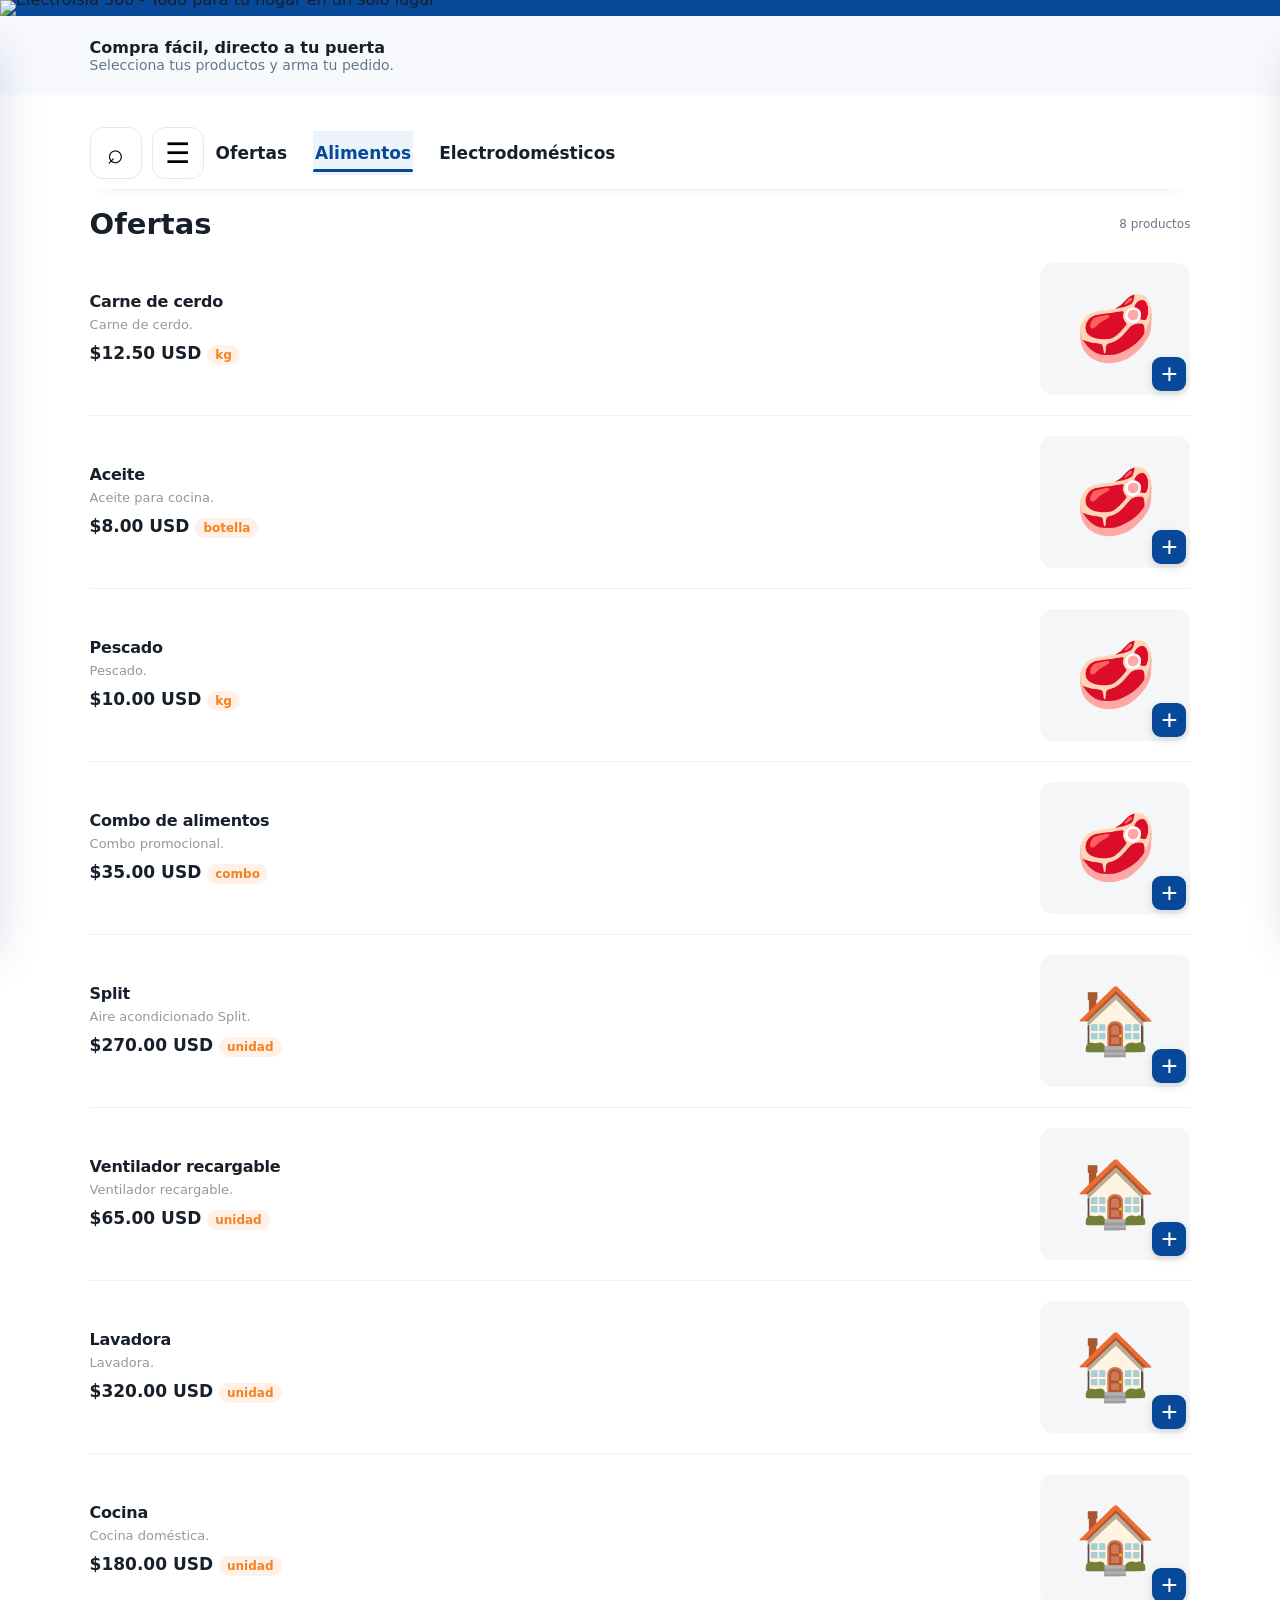
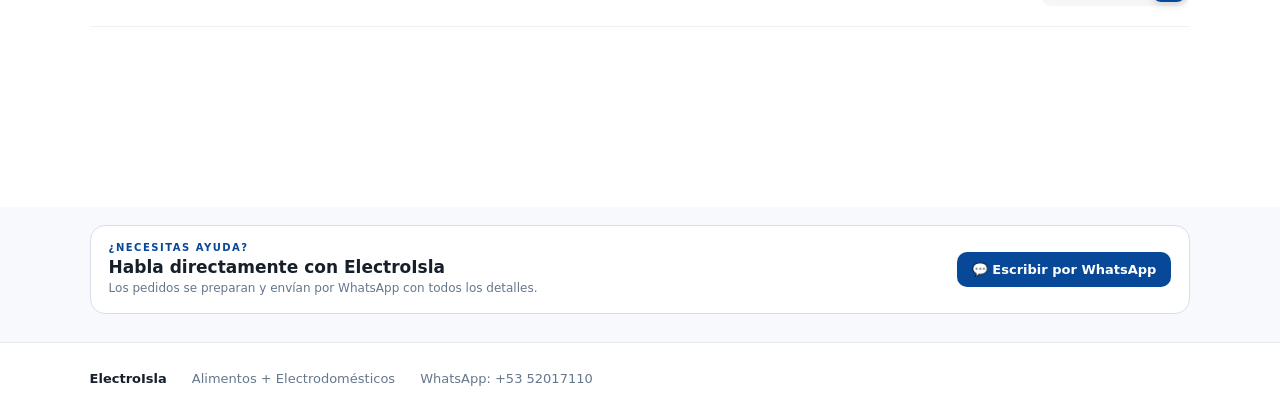
==== index.html @ b957c303 "Add files via upload" ====
<!doctype html>
<html lang="es">
<head>
  <meta charset="utf-8">
  <meta name="viewport" content="width=device-width, initial-scale=1">
  <meta name="electroisla-version" content="9.8.44">
  <title>ElectroIsla | Alimentos y Electrodomésticos</title>
  <meta name="description" content="ElectroIsla: alimentos y electrodomésticos. Compra y solicita tu pedido por WhatsApp.">
  <link rel="stylesheet" href="styles.css?v=9.8.125">
<style>
.zelle-logo-icon{display:inline-flex;align-items:center;justify-content:center;width:18px;height:18px;vertical-align:middle}
.zelle-logo-icon svg{display:block;width:18px;height:18px}
</style>
</head>
<body>
<header class="reference-topbar shop-topbar" aria-label="ElectroIsla 360">
</header>
<main>
  <section class="store-hero reference-store-hero">
    <div class="reference-visual">
      <div class="reference-composite"><img src="electroisla-header-final.png?v=16" alt="ElectroIsla 360 - Todo para tu hogar en un solo lugar"></div>
    </div>
    <div class="store-info"><strong>Compra fácil, directo a tu puerta</strong><span>Selecciona tus productos y arma tu pedido.</span></div>
  </section>

  <section id="ofertas" class="shop-catalog">
    <div class="shop-toolbar">
      <button id="shopSearchBtn" class="icon-btn" aria-label="Buscar">⌕</button>
      <button id="shopMenuBtn" class="icon-btn" aria-label="Categorías">☰</button>
      <div class="category-tabs" id="categoryTabs">
        <button class="filter active" data-filter="Todos">Ofertas</button>
        <button class="filter" data-filter="Alimentos">Alimentos</button>
        <button class="filter" data-filter="Electrodomésticos">Electrodomésticos</button>
      </div>
    </div>
    <div id="searchWrap" class="shop-search hidden"><input id="productSearch" type="search" placeholder="Buscar productos..."></div>
    <div class="catalog-heading"><h2>Ofertas</h2><span id="resultCount"></span></div>
    <div id="products" class="product-list"></div>
  </section>

  <section id="contacto" class="contact section">
    <div><p class="eyebrow">¿NECESITAS AYUDA?</p><h2>Habla directamente con ElectroIsla</h2><p>Los pedidos se preparan y envían por WhatsApp con todos los detalles.</p></div>
    <a class="btn primary" href="https://wa.me/5352017110" target="_blank">💬 Escribir por WhatsApp</a>
  </section>
</main>
<div id="stickyOrder" class="sticky-order">
  <div class="sticky-order-info"><span data-sticky-count><span data-sticky-count-number>0</span> <span data-sticky-count-word>productos</span></span><strong data-sticky-total>$0.00 USD</strong></div>
  <button class="sticky-order-btn" onclick="openCart()">Ver mi Pedido</button>
</div>

<div id="cartOverlay" class="overlay hidden"></div>
<aside id="cart" class="cart-panel">
  <div class="cart-brand-header" aria-label="ElectroIsla 360 - Cabecera del pedido">
    <img src="cart-header-reference.png?v=1" alt="ElectroIsla 360 - Tu hogar, nuestra prioridad">
  </div>
  <div class="cart-head">
    <div class="cart-head-main">
      <button id="closeCart" class="cart-back" aria-label="Regresar">
        <span class="cart-back-icon" aria-hidden="true">
          <svg viewBox="0 0 48 48" focusable="false"><path transform="translate(-4 0)" d="M30 9 15 24l15 15M16 24h25"/></svg>
        </span>
        <span>Regresar</span>
      </button>
      <div class="cart-title-block">
        <h1>Tu pedido</h1>
        <p>Revisa los productos de tu carrito antes de continuar.</p>
      </div>
    </div>

    <div class="cart-head-summary" aria-label="Resumen del pedido">
      <div class="cart-summary-products">
        <span class="cart-summary-icon" aria-hidden="true">
          <svg viewBox="0 0 64 64" focusable="false"><path d="M8 12h8l5 30h31l6-22H19"/><path d="M25 51a3 3 0 1 1-6 0 3 3 0 0 1 6 0Zm27 0a3 3 0 1 1-6 0 3 3 0 0 1 6 0Z"/><path d="M24 29h27"/></svg>
        </span>
        <div>
          <span class="cart-summary-label">Total de productos</span>
          <strong id="cartTopCount">0 artículos</strong>
        </div>
      </div>
      <div class="cart-summary-divider"></div>
      <div class="cart-summary-total">
        <span>Total</span>
        <strong id="cartTopTotal">USD 0.00</strong>
      </div>
    </div>
  </div>
  <div id="cartItems" class="cart-items"></div>
  <div class="cart-delivery-note" role="note" aria-label="Información sobre el precio de entrega">
    <span class="cart-delivery-note-icon" aria-hidden="true">
      <img src="delivery-truck-electroisla.png" alt="" />
    </span>
    <div class="cart-delivery-note-copy">
      <strong>Los precios pueden variar según la zona de entrega.</strong>
      <span>Puedes ver el costo final en el siguiente paso.</span>
    </div>
  </div>
  <div class="cart-service-bar">
    <div class="cart-bottom-total" aria-label="Total del pedido">
      <span>Total</span>
      <strong id="cartBottomTotal">$0.00 USD</strong>
    </div>
    <button id="checkoutBtn" class="btn primary cart-previous-btn" aria-label="Continuar con el pedido">Continuar con el pedido <span class="cart-previous-arrow" aria-hidden="true">→</span></button>
  </div>
</aside>

<div id="checkoutModal" class="modal hidden">
  <div class="modal-card">
    <button id="closeModal" class="modal-close">✕</button>
    <p class="eyebrow">DATOS DEL PEDIDO</p><h2>Completa tu pedido</h2>
    <form id="orderForm">
      <label>Nombre<input required id="customerName" placeholder="Tu nombre"></label>
      <label>Teléfono<input required id="customerPhone" placeholder="Tu teléfono"></label>
      <label class="delivery-field">Zona de entrega<select required id="municipality" class="delivery-native-select">
        <option value="">Selecciona...</option>
        <option value="Nueva Gerona" data-fee="0">Nueva Gerona — Gratis</option>
        <option value="Micro 70" data-fee="0">Micro 70 — Gratis</option>
        <option value="Micro 2" data-fee="0">Micro 2 — Gratis</option>
        <option value="Abel Santa María" data-fee="0">Abel Santa María — Gratis</option>
        <option value="Pueblo Nuevo" data-fee="0">Pueblo Nuevo — Gratis</option>
        <option value="Francoi" data-fee="0">Francoi — Gratis</option>
        <option value="Sierra Caballos" data-fee="0">Sierra Caballos — Gratis</option>
        <option value="Nazareno" data-fee="0">Nazareno — Gratis</option>
        <option value="Chacón" data-fee="5">Chacón — 5 USD</option>
        <option value="Patria" data-fee="5">Patria — 5 USD</option>
        <option value="Los Colonos" data-fee="5">Los Colonos — 5 USD</option>
        <option value="Los Bejeranos" data-fee="5">Los Bejeranos — 5 USD</option>
        <option value="La Fe" data-fee="10">La Fe — 10 USD</option>
        <option value="Demajagua" data-fee="10">Demajagua — 10 USD</option>
        <option value="La Victoria" data-fee="10">La Victoria — 10 USD</option>
        <option value="Atanagildo" data-fee="10">Atanagildo — 10 USD</option>
        <option value="Mella" data-fee="10">Mella — 10 USD</option>
        <option value="Ciro Redondo" data-fee="10">Ciro Redondo — 10 USD</option>
        <option value="Otro" data-fee="10">Otro — 10 USD</option>
      </select>
      <div class="delivery-picker" id="deliveryPicker">
        <button type="button" class="delivery-trigger" id="deliveryTrigger" aria-haspopup="listbox" aria-expanded="false">
          <span class="delivery-trigger-main"><span class="delivery-pin">⌖</span><span id="deliverySelectedText">Selecciona tu zona</span></span>
          <span class="delivery-trigger-side"><span class="delivery-fee" id="deliverySelectedFee">—</span><span class="delivery-chevron">⌄</span></span>
        </button>
        <div class="delivery-menu" id="deliveryMenu" role="listbox" aria-label="Zona de entrega"></div>
      </div>
      </label>
      <label id="otherZoneWrap" class="hidden">Especifique la zona<input id="otherZone" placeholder="Escriba cuál es su zona de entrega"></label>
      <div class="payment-box">
        <div class="payment-title">💳 Método de pago</div>
        <p class="payment-help">Alimentos: solo USD o Zelle. Electrodomésticos: USD, Zelle, CUP o Transferencia.</p>
        <label class="payment-option"><input type="radio" name="paymentMethod" value="USD" checked> <span>💵 USD</span></label>
        <label class="payment-option"><input type="radio" name="paymentMethod" value="ZELLE"> <span class="zelle-payment-label"><span class="zelle-logo-icon" aria-hidden="true"><svg viewBox="0 0 32 32" width="18" height="18" focusable="false"><rect width="32" height="32" rx="7" fill="#6d1ed4"/><path d="M9 8h14v4.1l-8.1 8.4H23V24H9v-4.1l8.1-8.4H9V8Z" fill="#fff"/></svg></span><span>Zelle</span></span></label>
        <label class="payment-option"><input type="radio" name="paymentMethod" value="CUP"> <span>🇨🇺 CUP</span></label>
        <label class="payment-option"><input type="radio" name="paymentMethod" value="TRANSFERENCIA"> <span>💳 Transferencia</span></label>
        <div id="paymentSummary" class="payment-summary"></div>
      </div>
      <label>Nota adicional<textarea id="note" rows="3" placeholder="Horario, dirección o indicaciones..."></textarea></label>
      <button class="btn primary full" type="submit">📲 Enviar pedido por WhatsApp</button>
    </form>
  </div>
</div>

<div id="thankYouModal" class="modal hidden" aria-hidden="true">
  <div class="modal-card thank-you-card">
    <div class="thank-you-icon" aria-hidden="true">✓</div>
    <p class="eyebrow">PEDIDO ENVIADO</p>
    <h2>¡Gracias por tu compra!</h2>
    <p class="thank-you-text">Tu pedido fue enviado a ElectroIsla 360 por WhatsApp. Gracias por confiar en nosotros.</p>
    <button id="thankYouAccept" class="btn primary full" type="button">Aceptar</button>
  </div>
</div>

<footer><strong>ElectroIsla</strong><span>Alimentos + Electrodomésticos</span><span>WhatsApp: +53 52017110</span></footer>
<script src="https://cdn.jsdelivr.net/npm/@supabase/supabase-js@2"></script>
<script src="supabase-config.js?v=4"></script>
<script src="app.js?v=122"></script>
<script>if("serviceWorker" in navigator){window.addEventListener("load",()=>navigator.serviceWorker.register("./sw.js?v=9.8.15-visual",{updateViaCache:"none"}).catch(()=>{}));}</script>
</body>
</html>
---- styles.css ----
:root{--ink:#102b4d;--muted:#66778c;--line:#e4e9ef;--bg:#f7f9fc;--card:#fff;--accent:#0b4ea2;--accent2:#063b86;--orange:#f58220;--warm:#fff4e8;--shadow:0 12px 35px rgba(16,43,77,.08)}
*{box-sizing:border-box}html{scroll-behavior:smooth}body{margin:0;font-family:Inter,system-ui,-apple-system,Segoe UI,Roboto,sans-serif;color:var(--ink);background:var(--bg)}button,input,select,textarea{font:inherit}button,a{cursor:pointer}.topbar{height:72px;background:#fff;border-bottom:1px solid var(--line);display:flex;align-items:center;gap:28px;padding:0 5%;position:sticky;top:0;z-index:20}.brand{font-weight:900;color:var(--ink);text-decoration:none;display:flex;align-items:center}.brand-logo{display:block;width:170px;height:56px;object-fit:contain;object-position:left center}.topbar nav{display:flex;gap:22px;margin-left:auto}.topbar nav a{color:var(--muted);text-decoration:none;font-size:14px}.admin-link{font-weight:700}.cart-btn{border:0;background:transparent;color:var(--ink);border-radius:12px;padding:8px 4px;display:inline-flex;align-items:center;gap:6px}.cart-btn b{background:var(--accent);color:#fff;border-radius:20px;padding:2px 7px;margin-left:2px}.cart-icon{width:30px;height:30px;stroke:var(--ink);stroke-width:1.8;fill:none;stroke-linecap:round;stroke-linejoin:round}.hero{min-height:520px;padding:75px 7%;display:grid;grid-template-columns:1.5fr .7fr;align-items:center;gap:50px;background:linear-gradient(135deg,#eef5ff,#fff7ef)}.eyebrow{font-size:12px;letter-spacing:2px;font-weight:800;color:var(--accent);margin:0 0 12px}.hero h1{font-size:clamp(40px,6vw,72px);line-height:.98;margin:0 0 22px;letter-spacing:-3px}.hero h1 span{color:var(--accent)}.hero-copy{font-size:18px;max-width:620px;color:var(--muted);line-height:1.6}.hero-actions{display:flex;gap:12px;margin-top:28px}.btn{border:0;border-radius:12px;padding:13px 18px;font-weight:800;text-decoration:none;display:inline-flex;justify-content:center;align-items:center;gap:8px}.primary{background:var(--accent);color:#fff}.primary:hover{background:var(--accent2)}.secondary{background:#fff;color:var(--ink);border:1px solid var(--line)}.hero-card{background:#fff;border:1px solid var(--line);border-radius:25px;padding:35px;box-shadow:var(--shadow);display:flex;flex-direction:column;gap:10px}.hero-icon{font-size:65px}.hero-card span{color:var(--muted);line-height:1.5}.section{padding:65px 7%}.section-head{display:flex;justify-content:space-between;align-items:end;gap:20px;margin-bottom:25px}.section h2{font-size:32px;margin:0}.store-grid{display:grid;grid-template-columns:1fr 1fr;gap:20px}.store-card{border:1px solid var(--line);background:#fff;border-radius:20px;padding:27px;text-align:left;display:grid;grid-template-columns:auto 1fr auto;gap:18px;align-items:center;box-shadow:var(--shadow)}.store-card h3{margin:0 0 8px;font-size:20px}.store-card p{margin:0;color:var(--muted);line-height:1.5}.store-card>span{font-size:25px}.store-emoji{font-size:42px}.filters{display:flex;gap:7px;flex-wrap:wrap}.filter{border:1px solid var(--line);background:#fff;border-radius:30px;padding:9px 13px}.filter.active{background:var(--ink);color:#fff}.product-grid{display:grid;grid-template-columns:repeat(4,1fr);gap:18px}.product{background:#fff;border:1px solid var(--line);border-radius:18px;overflow:hidden;display:flex;flex-direction:column}.product-img{height:190px;background:#eef2f4;display:grid;place-items:center;font-size:65px;overflow:hidden}.product-img img{width:100%;height:100%;object-fit:cover}.product-body{padding:16px;display:flex;flex-direction:column;flex:1}.tag{font-size:11px;font-weight:800;color:var(--accent);text-transform:uppercase}.product h3{margin:6px 0}.product p{color:var(--muted);font-size:13px;line-height:1.4;flex:1}.price{font-size:21px;font-weight:900;margin:8px 0 12px}.add{width:100%;border:0}.contact{margin:20px 7% 70px;border-radius:25px;background:var(--ink);color:#fff;display:flex;justify-content:space-between;align-items:center;gap:30px}.contact p:not(.eyebrow){color:#c8d0d7;max-width:650px}.contact .eyebrow{color:var(--orange)}.contact .primary{background:var(--orange);color:#fff}.contact .primary:hover{background:#d96c0d}footer{padding:28px 7%;border-top:1px solid var(--line);background:#fff;display:flex;gap:25px;color:var(--muted);font-size:13px}footer strong{color:var(--ink)}.cart-panel{position:fixed;right:0;top:0;width:min(430px,100%);height:100vh;background:#fff;z-index:50;padding:25px;box-shadow:-15px 0 45px rgba(0,0,0,.15);transform:translateX(105%);transition:.25s;display:flex;flex-direction:column}.cart-panel.open{transform:translateX(0)}.cart-head{display:flex;justify-content:space-between;align-items:center}.cart-head button,.modal-close{border:0;background:#f1f3f5;border-radius:50%;width:35px;height:35px}.cart-items{overflow:auto;flex:1;padding:15px 0}.cart-row{display:grid;grid-template-columns:1fr auto;gap:10px;border-bottom:1px solid var(--line);padding:14px 0}.cart-row small{color:var(--muted)}.qty{display:flex;align-items:center;gap:8px}.qty button{width:28px;height:28px;border:1px solid var(--line);background:#fff;border-radius:8px}.cart-total{display:flex;justify-content:space-between;padding:18px 0;border-top:1px solid var(--line);font-size:20px}.full{width:100%}.overlay{position:fixed;inset:0;background:rgba(0,0,0,.4);z-index:40}.hidden{display:none!important}.modal{position:fixed;inset:0;background:rgba(0,0,0,.45);z-index:60;display:grid;place-items:center;padding:18px}.modal-card{background:#fff;width:min(520px,100%);max-height:92vh;overflow:auto;border-radius:22px;padding:28px;position:relative}.modal-close{position:absolute;right:18px;top:18px}label{display:block;font-size:13px;font-weight:700;margin:14px 0}input,select,textarea{display:block;width:100%;border:1px solid var(--line);border-radius:10px;padding:12px;margin-top:7px;background:#fff;outline:none}input:focus,select:focus,textarea:focus{border-color:var(--accent)}.admin-page{min-height:100vh}.admin-wrap{padding:55px 7%;max-width:1250px;margin:auto}.narrow{max-width:500px;margin:30px auto}.admin-card{background:#fff;border:1px solid var(--line);border-radius:18px;padding:25px;box-shadow:var(--shadow)}.admin-grid{display:grid;grid-template-columns:360px 1fr;gap:20px}.admin-title{display:flex;justify-content:space-between;align-items:center;margin-bottom:20px}.admin-title h1{margin:0}.row{display:flex;gap:10px}.check{display:flex;align-items:center;gap:8px}.check input{width:auto;margin:0}.admin-product{display:grid;grid-template-columns:60px 1fr auto;gap:13px;align-items:center;border-bottom:1px solid var(--line);padding:12px 0}.admin-product img{width:60px;height:60px;border-radius:10px;object-fit:cover;background:#eee}.admin-product h4{margin:0 0 5px}.admin-product small{color:var(--muted)}.admin-actions{display:flex;gap:5px}.admin-actions button{border:1px solid var(--line);background:#fff;border-radius:8px;padding:7px}.disabled{opacity:.45}
@media(max-width:850px){.topbar{padding:0 4%;gap:10px}.topbar nav{display:none}.hero{grid-template-columns:1fr;padding:55px 6%;min-height:auto}.hero-card{display:none}.section{padding:48px 6%}.store-grid,.admin-grid{grid-template-columns:1fr}.product-grid{grid-template-columns:repeat(2,1fr)}.section-head{align-items:start;flex-direction:column}.contact{margin:10px 6% 50px;flex-direction:column;align-items:start}.contact .btn{width:100%}footer{flex-wrap:wrap;padding:25px 6%}}
@media(max-width:480px){.product-grid{grid-template-columns:1fr 1fr}.product-img{height:145px}.cart-btn{padding:10px 12px}.cart-btn span{display:inline}}

.old-price{text-decoration:line-through;color:var(--muted);font-size:.75em;font-weight:600;margin-right:6px}.discount-price{font-weight:900}.price-fields{display:grid;grid-template-columns:1fr 1fr;gap:10px}.price-fields label{margin-bottom:0}@media(max-width:480px){.price-fields{grid-template-columns:1fr}}

.settings-card{margin-bottom:20px}.settings-card h2{margin-top:0}.settings-help{color:var(--muted);line-height:1.5;margin-top:-8px}.settings-actions{align-items:center;flex-wrap:wrap;margin-top:8px}.settings-status{font-size:.85rem;color:var(--muted)}.cup-price{font-size:.82em;font-weight:750;color:var(--muted);margin-top:4px}.cup-note{font-size:.75em;font-weight:600;color:var(--muted);margin-top:5px}.cart-total{gap:15px;align-items:start}.cart-total>div{font-size:13px;color:var(--muted)}.cart-total>div strong{font-size:18px;color:var(--ink)}

.payment-box{margin:18px 0;padding:16px;border:1px solid var(--line);border-radius:14px;background:#f8fafb}.payment-title{font-weight:900;font-size:15px}.payment-help{margin:5px 0 10px;color:var(--muted);font-size:12px}.payment-option{display:flex;align-items:center;gap:9px;margin:8px 0;padding:10px 12px;border:1px solid var(--line);border-radius:10px;background:#fff;font-size:14px;cursor:pointer}.payment-option input{width:auto;margin:0}.payment-option:has(input:checked){border-color:var(--accent);background:#f1fbf6}.payment-option:has(input:disabled){opacity:.45;cursor:not-allowed}.payment-summary{margin-top:12px;padding-top:12px;border-top:1px solid var(--line);display:flex;flex-direction:column;gap:3px}.payment-summary strong{font-size:17px}.payment-summary span{font-size:12px;color:var(--muted)}

/* Interfaz tipo tienda móvil, inspirada en la referencia visual */
.store-hero{background:#fff}.store-banner{width:100%;background:#fff;position:relative;overflow:hidden}.store-banner-image{display:block;width:100%;height:auto;max-width:100%;object-fit:contain;object-position:center center}\n.store-info{display:flex;flex-direction:column;gap:5px;padding:22px 7%;border-bottom:1px solid var(--line);font-size:16px}.store-info span{color:var(--muted);font-size:14px}.shop-catalog{padding:24px 7% 100px;background:#fff}.shop-toolbar{display:flex;align-items:center;gap:10px;overflow:hidden;margin-bottom:18px;position:sticky;top:72px;z-index:18;background:#fff;padding:8px 0 10px;box-shadow:0 8px 14px -14px rgba(0,0,0,.28)}.icon-btn{flex:0 0 52px;width:52px;height:52px;border:1px solid var(--line);background:#fff;border-radius:13px;font-size:28px;display:grid;place-items:center}.category-tabs{display:flex;gap:24px;overflow-x:auto;scrollbar-width:none;align-items:center}.category-tabs::-webkit-scrollbar{display:none}.category-tabs .filter{border:0;background:transparent;border-radius:0;padding:12px 2px;font-size:17px;font-weight:850;white-space:nowrap;color:var(--ink);position:relative}.category-tabs .filter.active{background:transparent;color:var(--accent)}.category-tabs .filter.active:after{content:"";position:absolute;left:0;right:0;bottom:3px;height:3px;border-radius:3px;background:var(--accent)}.shop-search{margin:-5px 0 16px}.shop-search input{border-radius:13px;background:#f6f7f8}.catalog-heading{display:flex;justify-content:space-between;align-items:center;margin:8px 0 18px}.catalog-heading h2{font-size:29px;margin:0}.catalog-heading span{font-size:12px;color:var(--muted)}.product-list{display:flex;flex-direction:column}.shop-product{display:grid;grid-template-columns:minmax(0,1fr) 150px;gap:24px;align-items:center;background:#fff;border:0;border-bottom:1px solid #eef0f2;border-radius:0;padding:20px 0}.shop-product:first-child{padding-top:4px}.product-info{min-width:0}.shop-product .tag{display:none}.shop-product h3{font-size:20px;line-height:1.12;margin:0 0 6px;letter-spacing:-.25px}.shop-product p{margin:0 0 9px;color:#9298a0;font-size:14px;line-height:1.3;display:-webkit-box;-webkit-line-clamp:2;-webkit-box-orient:vertical;overflow:hidden}.shop-product .price{font-size:20px;margin:0;font-weight:900}.shop-product .price small{font-size:12px;color:var(--muted);font-weight:600}.product-media{position:relative}.shop-product .product-img{height:132px;width:150px;border-radius:13px;background:#f5f6f7}.shop-product .product-img img{object-fit:contain}.add-circle{position:absolute;right:-2px;bottom:-5px;width:44px;height:44px;border-radius:12px;border:0;background:#59c500;color:#fff;font-size:29px;font-weight:500;box-shadow:0 4px 12px rgba(0,0,0,.12)}.empty-products{padding:35px 0;color:var(--muted)}.sticky-order{position:fixed;left:0;right:0;bottom:0;z-index:35;background:rgba(255,255,255,.97);border-top:1px solid var(--line);box-shadow:0 -8px 24px rgba(0,0,0,.08);padding:10px 7%;display:flex;align-items:center;justify-content:space-between;gap:15px;transform:translateY(110%);transition:.22s}.sticky-order.visible{transform:translateY(0)}.sticky-order-info{display:flex;flex-direction:column;gap:2px}.sticky-order-info span{font-size:13px;color:var(--muted)}.sticky-order-info strong{font-size:22px}.sticky-order-btn{border:0;background:#59c500;color:#fff;font-weight:900;border-radius:10px;padding:14px 28px;font-size:16px;min-width:190px}.shop-topbar .cart-btn{background:#59c500}.shop-topbar .cart-btn b{color:#59c500}.shop-topbar{background:#fff}
@media(max-width:700px){.shop-toolbar{top:64px;padding-top:8px;padding-bottom:10px;margin-top:-1px}.topbar{height:64px;padding:0 4%;gap:8px}.brand{font-size:18px}.brand-mark{width:32px;height:32px}.shop-topbar .cart-btn{margin-left:auto;padding:9px 10px}.shop-topbar .cart-btn span{display:inline}.shop-topbar nav{display:none}.store-banner{min-height:0}.store-banner-copy{padding:30px 6%}.store-banner-copy h1{font-size:30px}.store-info{padding:16px 6%;gap:5px}.store-info strong{display:block}.store-info span{display:block}.shop-catalog{padding:18px 5% 100px}.shop-toolbar{gap:8px}.icon-btn{flex-basis:46px;width:46px;height:46px}.category-tabs{gap:19px}.category-tabs .filter{font-size:15px}.catalog-heading h2{font-size:27px}.shop-product{grid-template-columns:minmax(0,1fr) 128px;gap:14px;padding:18px 0}.shop-product .product-img{width:128px;height:116px}.shop-product h3{font-size:18px}.shop-product p{font-size:13px}.shop-product .price{font-size:18px}.add-circle{width:40px;height:40px;font-size:27px;border-radius:11px}.sticky-order{padding:9px 5%;}.sticky-order-info strong{font-size:20px}.sticky-order-btn{min-width:155px;padding:13px 18px}.contact{margin-bottom:25px}}


/* Pantalla "Tu Pedido" */
.cart-panel{width:min(470px,100%);padding:22px 20px 18px;border-radius:24px 0 0 24px}
.cart-head{padding:2px 2px 14px;border-bottom:1px solid var(--line)}
.cart-head .eyebrow{margin:0 0 2px;font-size:10px}
.cart-head h2{margin:0;font-size:25px}
.cart-items{padding:8px 2px;display:flex;flex-direction:column;gap:2px}
.cart-item{display:grid;grid-template-columns:76px 1fr;gap:13px;padding:16px 2px;border-bottom:1px solid var(--line)}
.cart-thumb-wrap,.cart-thumb{width:76px;height:76px}
.cart-thumb{display:block;object-fit:cover;border-radius:14px;background:#f4f6f3}
.cart-thumb.placeholder{display:grid;place-items:center;font-size:28px}
.cart-item-main{min-width:0}
.cart-item-top{display:flex;align-items:flex-start;gap:8px;justify-content:space-between}
.cart-item-top strong{font-size:15px;line-height:1.25}
.cart-item-main small{display:block;color:var(--muted);margin-top:4px}
.cart-remove{border:0;background:none;color:#999;font-size:16px;padding:2px 4px;cursor:pointer}
.cart-item-bottom{display:flex;align-items:center;justify-content:space-between;gap:10px;margin-top:12px}
.cart-item-bottom>strong{font-size:16px}
.cart-item .qty{border:1px solid var(--line);border-radius:10px;padding:2px 5px;gap:8px}
.cart-item .qty button{border:0;width:28px;height:28px;background:#f5f7f4;border-radius:7px;font-size:18px}
.cart-summary{border-top:1px solid var(--line);padding-top:8px;background:#fff}
.cart-total{border:0;padding:12px 2px 14px;font-size:21px}
.cart-total strong{font-size:22px}
.cart-empty{min-height:280px;display:flex;flex-direction:column;align-items:center;justify-content:center;gap:8px;color:var(--muted);text-align:center}
.cart-empty div{font-size:42px;margin-bottom:4px}
.cart-empty strong{color:var(--text);font-size:18px}
@media(max-width:700px){
 .cart-panel{width:100%;border-radius:24px 24px 0 0;top:auto;bottom:0;height:min(88vh,760px);transform:translateY(105%);box-shadow:0 -15px 45px rgba(0,0,0,.15)}
 .cart-panel.open{transform:translateY(0)}
 .cart-item{grid-template-columns:68px 1fr;padding:14px 0}
 .cart-thumb-wrap,.cart-thumb{width:68px;height:68px}
 .cart-head{padding-top:4px}
}

/* v9.5.2: carrito superior solo con icono, sin alterar la carga de productos */
.shop-topbar .cart-btn{min-width:46px;width:46px;height:44px;padding:0;display:inline-flex;align-items:center;justify-content:center;gap:3px;font-size:23px}
.shop-topbar .cart-btn b{font-size:11px;padding:2px 6px;margin-left:0}
@media(max-width:700px){.shop-topbar .cart-btn{width:44px;min-width:44px;height:42px;padding:0}.shop-topbar .cart-btn b{font-size:10px}}


/* v9.5.4 — Carrito móvil inspirado en la referencia Eglis */
.cart-panel{background:#fff;overflow:hidden}
.cart-head{height:78px;display:flex;align-items:center;justify-content:space-between;padding:0 22px;background:#fff;border-bottom:1px solid #eceff1}
.cart-back{border:0;background:transparent;color:#111;font-size:18px;font-weight:600;padding:8px 0;display:flex;align-items:center;gap:12px}
.cart-back span{font-size:18px}
.cart-head-total{display:flex;flex-direction:column;align-items:flex-end;line-height:1.05}
.cart-head-total span{font-size:13px;color:#777;margin-bottom:5px}
.cart-head-total strong{font-size:25px;color:#111}
.cart-items{padding:10px 22px 0;overflow:auto;flex:1}
.cart-item{grid-template-columns:100px minmax(0,1fr);gap:18px;padding:14px 0;border-bottom:1px solid #dedede}
.cart-thumb-wrap,.cart-thumb{width:100px;height:100px}
.cart-thumb{display:block;object-fit:contain;border-radius:13px;background:#f5f5f5}
.cart-item-top{gap:7px}
.cart-item-top strong{font-size:17px;color:#111;line-height:1.25}
.cart-item-main small{font-size:15px;color:#111;margin-top:12px;font-weight:700}
.cart-remove{color:#111;font-size:18px;padding:0 2px}
.cart-item-bottom{margin-top:14px}
.cart-item-bottom>strong{font-size:17px;color:#111}
.cart-item .qty{border:1px solid #222;border-radius:13px;padding:0 5px;gap:4px;background:#fff}
.cart-item .qty button{width:34px;height:34px;background:#fff;border-radius:9px;font-size:22px;color:#111}
.cart-item .qty b{min-width:23px;text-align:center;font-size:17px;color:#111}
.cart-summary{padding:10px 22px 18px;border-top:1px solid #e2e2e2;box-shadow:0 -5px 18px rgba(0,0,0,.05);flex-shrink:0}
.cart-total{padding:7px 0 12px;font-size:18px}
.cart-total strong{font-size:24px;color:#111}
.cart-summary .btn.primary{background:#0b8f5b;border-radius:12px;min-height:50px;font-size:16px}
.cart-recommendations{padding:20px 0 14px;background:#fff}
.cart-recommendations h3{font-size:24px;margin:0 22px 14px;color:#111}
.recommendation-list{display:flex;gap:16px;overflow-x:auto;padding:0 22px 4px;scrollbar-width:none}
.recommendation-list::-webkit-scrollbar{display:none}
.recommendation-card{min-width:150px;width:150px}
.recommendation-image{height:150px;border-radius:14px;background:#f5f5f7;position:relative;overflow:visible}
.recommendation-image img{width:100%;height:100%;object-fit:contain;border-radius:14px}
.recommendation-placeholder{width:100%;height:100%;display:grid;place-items:center;font-size:48px}
.recommendation-add{position:absolute;right:-1px;top:7px;width:48px;height:48px;border:0;border-radius:14px;background:#59c500;color:#fff;font-size:31px;line-height:1;box-shadow:0 2px 6px rgba(0,0,0,.12)}
.recommendation-name{font-size:16px;line-height:1.18;margin-top:9px;color:#111;min-height:38px}
.recommendation-price{display:block;font-size:18px;margin-top:7px;color:#111}
.recommendation-empty{color:#777;padding:0 22px}

@media(max-width:700px){
 .cart-panel{width:100%;height:100dvh;top:0;bottom:auto;border-radius:0;transform:translateY(105%);display:flex;flex-direction:column}
 .cart-panel.open{transform:translateY(0)}
 .cart-head{height:78px;flex:0 0 78px;padding:0 26px}
 .cart-items{min-height:0}
 .cart-recommendations{flex-shrink:0}
 .cart-summary{padding-bottom:max(16px,env(safe-area-inset-bottom))}
 .cart-total{display:flex;justify-content:space-between;align-items:center}
 .cart-recommendations h3{font-size:22px}
 .recommendation-card{min-width:145px;width:145px}
 .recommendation-image{height:145px}
}

/* v9.5.7 — Bloque de ayuda/WhatsApp más discreto */
.contact{margin:18px 7% 28px;padding:16px 18px;border:1px solid var(--line);border-radius:15px;background:#fff;color:var(--ink);display:flex;justify-content:space-between;align-items:center;gap:18px;box-shadow:none}
.contact .eyebrow{font-size:10px;letter-spacing:1.5px;margin:0 0 4px;color:var(--accent)}
.contact h2{font-size:17px;line-height:1.2;margin:0 0 3px}
.contact p:not(.eyebrow){font-size:12px;line-height:1.35;color:var(--muted);margin:0;max-width:520px}
.contact .btn{flex:0 0 auto;padding:10px 15px;border-radius:10px;font-size:13px;background:var(--accent);color:#fff}
@media(max-width:700px){
 .contact{margin:14px 5% 24px;padding:13px 14px;gap:10px}
 .contact .eyebrow{font-size:9px;margin-bottom:3px}
 .contact h2{font-size:15px;margin-bottom:2px}
 .contact p:not(.eyebrow){font-size:11px;line-height:1.25}
 .contact .btn{padding:9px 11px;font-size:12px;white-space:nowrap}
}
/* v9.5.8 — Icono de carrito SVG consistente entre navegadores */
.shop-topbar .cart-btn .cart-icon{
  width:25px;
  height:25px;
  display:block;
  flex:0 0 auto;
  fill:none;
  stroke:currentColor;
  stroke-width:2;
  stroke-linecap:round;
  stroke-linejoin:round;
}
.shop-topbar .cart-btn{
  color:#fff;
}
.shop-topbar .cart-btn b{
  font-family:inherit;
  line-height:1;
}
@media(max-width:700px){
  .shop-topbar .cart-btn .cart-icon{width:24px;height:24px}
}


/* v9.5.9 — Carrito superior minimalista sin fondo */
.shop-topbar .cart-btn{
  background:transparent !important;
  border:0;
  color:var(--ink);
  width:44px;
  min-width:44px;
  height:44px;
  padding:0;
  border-radius:0;
  display:inline-flex;
  align-items:center;
  justify-content:center;
  gap:4px;
  box-shadow:none;
}
.shop-topbar .cart-btn:hover,
.shop-topbar .cart-btn:focus{
  background:transparent !important;
  box-shadow:none;
}
.shop-topbar .cart-btn .cart-icon{
  width:27px;
  height:27px;
  color:var(--ink);
  stroke:currentColor;
  fill:none;
  stroke-width:1.9;
}
.shop-topbar .cart-btn b{
  position:relative;
  top:-8px;
  margin-left:-7px;
  min-width:18px;
  height:18px;
  padding:0 4px;
  display:inline-flex;
  align-items:center;
  justify-content:center;
  border-radius:999px;
  background:var(--accent);
  color:#fff;
  font-size:11px;
  font-weight:800;
  line-height:1;
}
@media(max-width:700px){
  .shop-topbar .cart-btn{
    width:40px;
    min-width:40px;
    height:40px;
  }
  .shop-topbar .cart-btn .cart-icon{
    width:25px;
    height:25px;
  }
}

/* v9.6.0 — Paleta de interfaz alineada con el logo de ElectroIsla */
:root{
  --logo-blue:#074899;
  --logo-blue-dark:#072b79;
  --logo-blue-light:#edf3fb;
  --logo-blue-pale:#f7f9fd;
  --logo-ink:#17202a;
  --logo-orange:#ca6223;
  --logo-orange-dark:#a94f1b;
  --accent:var(--logo-blue);
  --accent2:var(--logo-blue-dark);
  --ink:var(--logo-ink);
}

/* Áreas principales */
.store-banner{
  background:linear-gradient(120deg,var(--logo-blue-dark) 0%,var(--logo-blue) 58%,#12a66d 100%);
}
.store-info{background:var(--logo-blue-pale)}
.category-tabs .filter.active,
.filter.active{
  color:var(--logo-blue-dark);
  background:var(--logo-blue-light);
  border-color:#c7d8ef;
}
.category-tabs .filter.active:after{background:var(--logo-blue)}

/* Botones y acentos */
.primary,
.add,
.add-circle,
.recommendation-add,
.contact .btn,
.sticky-order-btn{
  background:var(--logo-blue);
}
.primary:hover{background:var(--logo-blue-dark)}

/* Fondos suaves */
.payment-box{background:var(--logo-blue-pale)}
.payment-option:has(input:checked){
  border-color:var(--logo-blue);
  background:var(--logo-blue-light);
}

/* Estado abierto y pequeños detalles */
.store-badge,
.eyebrow,
.tag{color:var(--logo-blue)}

/* Ayuda WhatsApp */
.contact{border-color:#d5e0ef}
.contact .eyebrow{color:var(--logo-blue)}

/* Icono de carrito */
.shop-topbar .cart-btn b{background:var(--logo-blue);color:#fff}

/* Enfoques y campos */
input:focus,select:focus,textarea:focus{border-color:var(--logo-blue)}

/* ElectroIsla 360 palette and responsive logo */
.store-banner{background:linear-gradient(135deg,#072b79 0%,#074899 62%,#ca6223 150%) !important}
.store-badge{color:#074899 !important}
.category-tabs .filter.active{color:#074899 !important;border-bottom-color:#ca6223 !important}
.add,.sticky-order-btn{background:#ca6223 !important}.add:hover,.sticky-order-btn:hover{background:#a94f1b !important}
@media(max-width:700px){.topbar{padding:0 4%;height:72px}.brand-logo{width:155px;height:52px}.topbar nav{display:none}.cart-btn{margin-left:auto}.cart-icon{width:29px;height:29px}}

/* v9.6.2 — Logo real de ElectroIsla 360 y paleta extraída del logo */
.brand-logo{width:170px;height:78px;object-fit:contain;object-position:left center}
.topbar{height:88px}
@media(max-width:700px){.topbar{height:82px}.brand-logo{width:145px;height:72px;transform:translateY(6px)}}

/* v9.6.5 — portada responsive sin espacio vacío */
.store-banner{height:auto !important;min-height:0 !important;padding:0 !important;}
.store-banner-image{display:block;width:100%;height:auto !important;max-width:100%;object-fit:contain;}
.store-info{gap:5px;}
.store-info strong,.store-info span{display:block;}


/* v9.6.6 — Carrito estilo Eglis: solo productos, sin recomendaciones */
.cart-panel{background:#fff}
.cart-head{height:78px;display:flex;align-items:center;justify-content:space-between;padding:0 26px;background:#fff;border-bottom:1px solid #eceff1}
.cart-back{border:0;background:transparent;color:#111;font-size:18px;font-weight:600;padding:8px 0;display:flex;align-items:center;gap:12px}
.cart-back span{font-size:18px}
.cart-head-total{display:flex;flex-direction:column;align-items:flex-end;line-height:1.05}
.cart-head-total span{font-size:13px;color:#777;margin-bottom:5px}
.cart-head-total strong{font-size:25px;color:#111}
.cart-items{padding:16px 26px 0;overflow:auto;flex:1}
.cart-item{display:grid;grid-template-columns:100px minmax(0,1fr);gap:20px;padding:14px 0 20px;border-bottom:1px solid #dedede}
.cart-thumb-wrap,.cart-thumb{width:100px;height:100px}
.cart-thumb{display:block;object-fit:contain;border-radius:13px;background:#f5f5f5}
.cart-item-main{min-width:0;display:flex;flex-direction:column;min-height:100px}
.cart-item-top{display:flex;align-items:flex-start;gap:8px;justify-content:space-between}
.cart-item-top strong{font-size:18px;color:#111;line-height:1.25;font-weight:500}
.cart-item-main small{font-size:16px;color:#111;margin-top:13px;font-weight:500}
.cart-remove{border:0;background:transparent;color:#111;font-size:22px;line-height:1;padding:0 1px;cursor:pointer}
.cart-item-bottom{margin-top:auto;display:flex;align-items:center;justify-content:flex-end;gap:12px}
.cart-item .qty{border:1px solid #222;border-radius:13px;padding:0 5px;gap:4px;background:#fff}
.cart-item .qty button{width:34px;height:34px;background:#fff;border:0;border-radius:9px;font-size:22px;color:#111}
.cart-item .qty b{min-width:23px;text-align:center;font-size:17px;color:#111}
.cart-summary{padding:10px 26px 18px;border-top:1px solid #e2e2e2;box-shadow:0 -5px 18px rgba(0,0,0,.05);flex-shrink:0;background:#fff}
.cart-total{padding:7px 0 12px;font-size:18px}
.cart-total strong{font-size:24px;color:#111}
.cart-summary .btn.primary{background:#0b8f5b;border-radius:12px;min-height:50px;font-size:16px}
.cart-recommendations{display:none!important}
@media(max-width:700px){
 .cart-panel{width:100%;height:100dvh;top:0;bottom:auto;border-radius:0;transform:translateY(105%);display:flex;flex-direction:column}
 .cart-panel.open{transform:translateY(0)}
 .cart-head{height:78px;flex:0 0 78px;padding:0 26px}
 .cart-items{min-height:0;padding:10px 28px 0}
 .cart-item{grid-template-columns:100px minmax(0,1fr);gap:18px;padding:14px 0 20px}
 .cart-thumb-wrap,.cart-thumb{width:100px;height:100px}
 .cart-item-top strong{font-size:18px}
 .cart-item-main small{font-size:16px}
 .cart-summary{padding-bottom:max(16px,env(safe-area-inset-bottom))}
}

/* v9.6.7 — Pantalla Tu Pedido alineada con el estilo de Eglis */
.cart-panel{padding:0;overflow:hidden}
.cart-head{height:101px;flex:0 0 101px;padding:0 28px;border-bottom:1px solid #e5e5e5;background:#fff}
.cart-back{border:0!important;background:transparent!important;border-radius:0!important;width:auto!important;height:auto!important;padding:0!important;font-size:26px!important;color:#111;display:flex;align-items:center;gap:18px}
.cart-back span{font-size:18px;font-weight:800}
.cart-head-total span{font-size:13px;color:#777;margin-bottom:6px}
.cart-head-total strong{font-size:25px;color:#111}
.cart-items{padding:32px 27px 140px;overflow:auto;flex:1;background:#fff}
.cart-item{display:grid;grid-template-columns:100px minmax(0,1fr);gap:20px;padding:15px 0 19px;border-bottom:1px solid #dedede}
.cart-thumb-wrap,.cart-thumb{width:100px;height:100px}
.cart-thumb{object-fit:contain;border-radius:13px;background:#f5f5f5}
.cart-item-main{min-width:0;position:relative}
.cart-item-top{display:flex;align-items:flex-start;justify-content:space-between;gap:10px}
.cart-item-top strong{font-size:17px;color:#111;line-height:1.28;font-weight:500}
.cart-remove{border:0;background:transparent;color:#111;font-size:20px;line-height:1;padding:0 0 0 8px;flex:0 0 auto}
.cart-item-main small{display:block;font-size:16px;color:#111;margin-top:17px;font-weight:800}
.cart-item-bottom{position:absolute;right:0;bottom:0;margin:0}
.cart-item .qty{display:flex;align-items:center;border:0;padding:0;gap:10px;background:transparent}
.cart-item .qty button{width:31px;height:31px;border:0;background:#fff;border-radius:0;font-size:27px;line-height:1;color:#111;padding:0}
.cart-item .qty b{min-width:16px;text-align:center;font-size:17px;color:#111;font-weight:800}
.cart-service-bar{position:absolute;left:0;right:0;bottom:0;background:#fff;border-top:1px solid #e4e4e4;padding:13px 27px max(18px,env(safe-area-inset-bottom));z-index:5;box-shadow:0 -2px 10px rgba(0,0,0,.05)}
.cart-previous-btn{min-height:52px;background:#0b8f5b!important;color:#fff!important;border-radius:12px!important;font-size:16px!important;font-weight:800!important;box-shadow:0 2px 7px rgba(0,0,0,.18)}
@media(max-width:700px){
 .cart-head{height:101px;flex-basis:101px;padding:0 27px}
 .cart-items{padding:32px 27px 155px}
 .cart-item{grid-template-columns:100px minmax(0,1fr);gap:20px;padding:15px 0 19px}
 .cart-service-bar{padding-left:27px;padding-right:27px}
}

/* v9.6.9 — total por producto en el pedido */
.cart-line-total{display:block;font-size:15px;color:#111;margin-top:7px;font-weight:800}

/* v9.7.0 — Paleta ElectroIsla 360 en carrito y pantalla de pedido */
.cart-panel{
  background:var(--logo-blue-pale);
}
.cart-head{
  background:#fff;
  border-bottom:2px solid var(--logo-blue);
}
.cart-back{color:var(--logo-blue-dark)!important}
.cart-back:hover{color:var(--logo-orange)!important}
.cart-head-total span{color:var(--logo-blue)!important}
.cart-head-total strong{color:var(--logo-blue-dark)!important}
.cart-items{background:var(--logo-blue-pale)}
.cart-item{border-bottom-color:#cbd9ea}
.cart-thumb{background:#fff;border:1px solid #d7e3f2}
.cart-item-top strong{color:var(--logo-ink)}
.cart-item-main small{color:var(--logo-blue-dark)}
.cart-line-total{color:var(--logo-orange-dark)!important}
.cart-remove{color:var(--logo-blue-dark)!important}
.cart-item .qty{
  border-color:var(--logo-blue)!important;
  background:#fff;
}
.cart-item .qty button{color:var(--logo-blue-dark)!important}
.cart-item .qty button:hover{color:var(--logo-orange)!important}
.cart-service-bar{
  background:#fff;
  border-top-color:#cbd9ea;
}
.cart-previous-btn{
  background:var(--logo-blue)!important;
  border:0!important;
  box-shadow:0 3px 10px rgba(7,72,153,.25)!important;
}
.cart-previous-btn:hover{background:var(--logo-blue-dark)!important}

/* Pantalla siguiente: datos y confirmación del pedido */
.modal{
  background:rgba(7,43,121,.52);
}
.modal-card{
  border:1px solid #c7d8ef;
  box-shadow:0 18px 50px rgba(7,43,121,.22);
  background:#fff;
}
.modal-card .eyebrow{color:var(--logo-orange)!important}
.modal-card h2{color:var(--logo-blue-dark)}
.modal-close{
  background:var(--logo-blue-light)!important;
  color:var(--logo-blue-dark)!important;
}
.modal-close:hover{background:#dce9f8!important;color:var(--logo-orange-dark)!important}
.modal-card label{color:var(--logo-blue-dark)}
.modal-card input,
.modal-card select,
.modal-card textarea{
  border-color:#c7d8ef;
  background:#fff;
}
.modal-card input:focus,
.modal-card select:focus,
.modal-card textarea:focus{
  border-color:var(--logo-blue)!important;
  box-shadow:0 0 0 3px rgba(7,72,153,.10);
}
.payment-box{
  background:var(--logo-blue-pale)!important;
  border-color:#c7d8ef!important;
}
.payment-title{color:var(--logo-blue-dark)}
.payment-option{
  border-color:#c7d8ef!important;
  background:#fff!important;
}
.payment-option:has(input:checked){
  border-color:var(--logo-blue)!important;
  background:var(--logo-blue-light)!important;
  box-shadow:inset 3px 0 0 var(--logo-orange);
}
.payment-summary{
  border-top-color:#c7d8ef!important;
}
.payment-summary strong{color:var(--logo-blue-dark)}
.modal-card form>.btn.primary{
  background:var(--logo-orange)!important;
  box-shadow:0 3px 10px rgba(202,98,35,.24);
}
.modal-card form>.btn.primary:hover{background:var(--logo-orange-dark)!important}

/* v9.7.1 — Selector de zona de entrega estilo ElectroIsla */
.delivery-native-select{position:absolute !important;width:1px !important;height:1px !important;opacity:0 !important;pointer-events:none !important;margin:0 !important;padding:0 !important;}
.delivery-field{position:relative;}
.delivery-picker{position:relative;margin-top:7px;}
.delivery-trigger{width:100%;min-height:54px;border:1px solid #c9d8eb;border-radius:14px;background:#fff;color:var(--logo-blue-dark);display:flex;align-items:center;justify-content:space-between;gap:12px;padding:11px 13px;box-shadow:0 2px 8px rgba(7,43,121,.04);transition:.18s;}
.delivery-trigger:hover,.delivery-picker.open .delivery-trigger{border-color:var(--logo-blue);box-shadow:0 0 0 3px rgba(11,78,162,.09);}
.delivery-trigger-main{display:flex;align-items:center;gap:10px;min-width:0;font-weight:750;}
.delivery-pin{width:30px;height:30px;border-radius:9px;background:var(--logo-blue-light);color:var(--logo-blue);display:grid;place-items:center;font-size:18px;font-weight:900;flex:none;}
.delivery-trigger-main span:last-child{white-space:nowrap;overflow:hidden;text-overflow:ellipsis;text-align:left;}
.delivery-trigger-side{display:flex;align-items:center;gap:9px;flex:none;}
.delivery-fee{font-size:11px;font-weight:900;color:#c45b1d;background:#fff1e6;border:1px solid #ffd8bd;border-radius:999px;padding:5px 8px;white-space:nowrap;}
.delivery-chevron{font-size:21px;line-height:1;color:var(--logo-blue);transform:translateY(-2px);transition:.18s;}
.delivery-picker.open .delivery-chevron{transform:rotate(180deg) translateY(2px);}
.delivery-menu{position:absolute;z-index:80;left:0;right:0;top:calc(100% + 7px);background:#fff;border:1px solid #c9d8eb;border-radius:15px;padding:7px;box-shadow:0 16px 35px rgba(7,43,121,.16);max-height:270px;overflow:auto;display:none;}
.delivery-picker.open .delivery-menu{display:block;}
.delivery-option{width:100%;border:0;border-radius:10px;background:#fff;color:var(--ink);padding:11px 10px;display:flex;align-items:center;justify-content:space-between;gap:12px;text-align:left;font-size:14px;cursor:pointer;}
.delivery-option:hover{background:var(--logo-blue-light);}
.delivery-option.active{background:#edf5ff;color:var(--logo-blue-dark);font-weight:800;box-shadow:inset 3px 0 0 var(--orange);}
.delivery-option b{font-size:11px;color:#c45b1d;background:#fff1e6;border:1px solid #ffd8bd;border-radius:999px;padding:4px 7px;white-space:nowrap;}
.delivery-option.active b{background:#ffe8d6;border-color:#ffc99e;}
.delivery-option.placeholder-option{color:var(--muted);font-weight:600;}
@media(max-width:520px){.delivery-menu{max-height:240px}.delivery-trigger{min-height:52px}.delivery-option{padding:10px 9px;}}


/* v9.8.1 — Pantalla de agradecimiento después de enviar el pedido */
.thank-you-card{
  text-align:center;
  max-width:430px;
  padding:34px 24px 26px;
}
.thank-you-icon{
  width:72px;
  height:72px;
  margin:0 auto 18px;
  border-radius:50%;
  display:grid;
  place-items:center;
  background:var(--logo-blue-light);
  color:var(--logo-blue);
  border:2px solid #c7d8ef;
  font-size:38px;
  font-weight:900;
  box-shadow:0 6px 18px rgba(7,72,153,.12);
}
.thank-you-card .eyebrow{margin-bottom:6px;}
.thank-you-card h2{margin:0 0 12px;}
.thank-you-text{
  margin:0 auto 24px;
  max-width:340px;
  color:var(--muted);
  line-height:1.55;
}
.thank-you-card .btn.primary{
  background:var(--logo-orange)!important;
  box-shadow:0 3px 10px rgba(202,98,35,.24);
}
.thank-you-card .btn.primary:hover{background:var(--logo-orange-dark)!important}
/* =========================================================
   ELECTROISLA — MENÚ DE CATEGORÍAS
   Navegación inspirada en la experiencia de Eglis
   ========================================================= */

.category-menu-overlay{
  position:fixed;
  inset:0;
  background:rgba(7,43,121,.38);
  backdrop-filter:blur(2px);
  opacity:0;
  visibility:hidden;
  transition:
    opacity .22s ease,
    visibility .22s ease;
  z-index:90;
}

.category-menu-overlay.open{
  opacity:1;
  visibility:visible;
}

.category-menu{
  position:fixed;
  top:0;
  left:0;

  width:min(390px,92vw);
  height:100dvh;

  background:#fff;

  z-index:91;

  transform:translateX(-105%);

  transition:transform .25s ease;

  box-shadow:
    16px 0 45px rgba(7,43,121,.18);

  display:flex;
  flex-direction:column;

  overflow:hidden;
}

.category-menu.open{
  transform:translateX(0);
}

.category-menu-head{
  min-height:101px;

  padding:24px 24px 18px;

  display:flex;
  align-items:center;
  justify-content:space-between;

  border-bottom:2px solid var(--logo-blue);

  background:#fff;
}

.category-menu-kicker{
  display:block;

  color:var(--logo-orange);

  font-size:10px;
  font-weight:900;

  letter-spacing:1.8px;

  margin-bottom:4px;
}

.category-menu-head h2{
  margin:0;

  color:var(--logo-blue-dark);

  font-size:28px;

  letter-spacing:-.4px;
}

.category-menu-close{
  width:42px;
  height:42px;

  border:1px solid #c7d8ef;

  border-radius:12px;

  background:var(--logo-blue-light);

  color:var(--logo-blue-dark);

  font-size:20px;

  cursor:pointer;

  transition:
    background .18s ease,
    color .18s ease,
    transform .18s ease;
}

.category-menu-close:hover{
  background:#dce9f8;
  color:var(--logo-orange-dark);
  transform:scale(1.04);
}

.category-menu-list{
  flex:1;

  overflow:auto;

  padding:12px 18px 28px;
}

.category-menu-item{
  width:100%;

  min-height:60px;

  border:0;

  border-bottom:1px solid #e5edf6;

  background:#fff;

  color:var(--logo-ink);

  display:flex;

  align-items:center;

  justify-content:space-between;

  gap:15px;

  padding:14px 8px;

  text-align:left;

  font-size:17px;

  font-weight:650;

  cursor:pointer;

  transition:
    background .18s ease,
    color .18s ease,
    padding .18s ease;
}

.category-menu-item span:last-child{
  color:var(--logo-blue);

  font-size:25px;

  line-height:1;

  transition:
    transform .18s ease;
}

.category-menu-item:hover{
  background:var(--logo-blue-pale);

  color:var(--logo-blue-dark);
}

.category-menu-item:hover span:last-child{
  transform:translateX(3px);
}

.category-menu-item.active{
  color:var(--logo-blue);

  font-weight:900;

  box-shadow:
    inset 4px 0 0 var(--logo-orange);

  padding-left:14px;

  background:var(--logo-blue-light);
}

body.category-menu-open{
  overflow:hidden;
}

/* MÓVILES */

@media(max-width:700px){

  .category-menu{
    width:100%;

    transform:translateX(-105%);

    box-shadow:none;
  }

  .category-menu-head{
    min-height:88px;

    padding:18px 20px 16px;
  }

  .category-menu-head h2{
    font-size:25px;
  }

  .category-menu-list{
    padding:8px 16px 28px;
  }

  .category-menu-item{
    min-height:64px;

    font-size:18px;

    padding:15px 8px;
  }

  .category-menu-close{
    width:40px;
    height:40px;
  }
}


/* =========================================================
   ElectroIsla 9.8.4 — ajuste tipográfico móvil
   Referencia: captura Eglis enviada por el usuario.
   Objetivo: reducir tamaños y peso para aproximar proporciones.
   ========================================================= */

@media(max-width:700px){

  /* Encabezado/hero: más contenido y menos dominante */
  .store-banner-copy h1{
    font-size:26px !important;
    line-height:1.12 !important;
    letter-spacing:-.7px !important;
  }
  .store-banner-copy p{
    font-size:16px !important;
    line-height:1.35 !important;
  }

  /* Barra de navegación */
  .icon-btn{
    flex-basis:46px !important;
    width:46px !important;
    height:46px !important;
    border-radius:12px !important;
    font-size:24px !important;
  }
  .category-tabs{
    gap:18px !important;
  }
  .category-tabs .filter{
    font-size:15px !important;
    font-weight:800 !important;
    padding:10px 2px !important;
  }

  /* Título de sección */
  .catalog-heading{
    margin:6px 0 14px !important;
  }
  .catalog-heading h2{
    font-size:24px !important;
    line-height:1.15 !important;
    letter-spacing:-.3px !important;
  }
  .catalog-heading span{
    font-size:12px !important;
  }

  /* Productos: proporciones más cercanas a Eglis */
  .shop-product{
    grid-template-columns:minmax(0,1fr) 126px !important;
    gap:14px !important;
    padding:17px 0 !important;
  }

  .shop-product h3{
    font-size:16px !important;
    line-height:1.22 !important;
    font-weight:600 !important;
    letter-spacing:-.1px !important;
    margin:0 0 5px !important;
  }

  .shop-product p{
    font-size:12px !important;
    line-height:1.32 !important;
    margin:0 0 8px !important;
    color:#8d9298 !important;
  }

  .shop-product .price{
    font-size:16px !important;
    line-height:1.15 !important;
    font-weight:800 !important;
    margin:0 !important;
  }

  .shop-product .price small{
    font-size:10px !important;
  }

  .shop-product .product-img{
    width:126px !important;
    height:116px !important;
    border-radius:12px !important;
  }

  /* Botón +: más pequeño como en Eglis */
  .add-circle{
    width:31px !important;
    height:31px !important;
    right:0 !important;
    bottom:0 !important;
    border-radius:9px !important;
    font-size:22px !important;
    line-height:1 !important;
    box-shadow:0 3px 8px rgba(0,0,0,.10) !important;
  }

  /* Menú lateral */
  .category-menu-item{
    font-size:16px !important;
    min-height:58px !important;
  }
}

/* En pantallas grandes también mantener una escala contenida */
@media(min-width:701px){
  .shop-product h3{font-size:18px !important}
  .shop-product p{font-size:13px !important}
  .shop-product .price{font-size:18px !important}
}

/* =========================================================
   ElectroIsla 9.8.5 — botón Añadir producto
   Inspirado en la proporción visual de Eglis
   ========================================================= */
.add-circle{
  width:34px !important;
  height:34px !important;
  right:4px !important;
  bottom:4px !important;
  border-radius:9px !important;
  border:0 !important;
  background:#59c500 !important;
  color:#fff !important;
  display:grid !important;
  place-items:center !important;
  padding:0 !important;
  font-size:25px !important;
  font-weight:400 !important;
  line-height:1 !important;
  font-family:Arial,sans-serif !important;
  box-shadow:0 3px 9px rgba(0,0,0,.14) !important;
  transition:transform .12s ease,box-shadow .12s ease,background .12s ease !important;
  z-index:2 !important;
}
.add-circle:hover{
  background:#4fb300 !important;
  transform:translateY(-1px) !important;
  box-shadow:0 5px 12px rgba(0,0,0,.17) !important;
}
.add-circle:active{
  transform:scale(.94) !important;
  box-shadow:0 2px 6px rgba(0,0,0,.12) !important;
}
@media(max-width:700px){
  .add-circle{
    width:34px !important;
    height:34px !important;
    right:4px !important;
    bottom:4px !important;
    border-radius:9px !important;
    font-size:23px !important;
  }
}

/* ElectroIsla 9.8.7 — animación inspirada en la referencia Eglis.
   No se modifican colores. */
@keyframes electroisla-add-bounce{
  0%{transform:scale(1)}
  35%{transform:scale(1.12)}
  60%{transform:scale(.95)}
  82%{transform:scale(1.04)}
  100%{transform:scale(1)}
}
@keyframes electroisla-total-pop{
  0%{opacity:.55;transform:translateY(5px) scale(.98)}
  55%{opacity:1;transform:translateY(-1px) scale(1.015)}
  100%{opacity:1;transform:translateY(0) scale(1)}
}

/* En Eglis, al añadir un producto, "Ver mi pedido" entra
   inmediatamente desde abajo, con un movimiento corto y fluido. */
.sticky-order{
  opacity:0;
  visibility:hidden;
  transform:translateY(105%);
  transition:
    transform .26s cubic-bezier(.22,.61,.36,1),
    opacity .16s ease,
    visibility 0s linear .26s;
  will-change:transform,opacity;
}
.sticky-order.visible{
  opacity:1;
  visibility:visible;
  transform:translateY(0);
  transition:
    transform .26s cubic-bezier(.22,.61,.36,1),
    opacity .14s ease,
    visibility 0s;
}
.sticky-order.electroisla-order-update .sticky-order-info strong{
  animation:electroisla-total-pop .28s cubic-bezier(.22,.61,.36,1);
}
.add-circle.electroisla-bounce{
  animation:electroisla-add-bounce .36s cubic-bezier(.22,.61,.36,1);
}
.shop-topbar .cart-btn b.electroisla-pop,
#cartCount.electroisla-pop,
#cartTopTotal.electroisla-pop,
#cartTotal.electroisla-pop,
.cart-head-total strong.electroisla-pop{
  animation:electroisla-total-pop .28s cubic-bezier(.22,.61,.36,1);
}
@media(prefers-reduced-motion:reduce){
  .sticky-order{transition:none!important}
  .sticky-order.electroisla-order-update .sticky-order-info strong,
  .add-circle.electroisla-bounce,
  .shop-topbar .cart-btn b.electroisla-pop,
  #cartCount.electroisla-pop,
  #cartTopTotal.electroisla-pop,
  #cartTotal.electroisla-pop,
  .cart-head-total strong.electroisla-pop{animation:none!important}
}

/* ElectroIsla 9.8.8 — conservar colores de la versión anterior.
   Solo se restablece el azul; no se modifica la animación. */
.add-circle,
.sticky-order-btn{
  background:#074899 !important;
  color:#fff !important;
}
.add-circle:hover,
.sticky-order-btn:hover{
  background:#072b79 !important;
}

/* ElectroIsla 9.8.9 — ajuste fino de animación y color de botones */
.sticky-order{
  transition:
    transform .05s cubic-bezier(.22,.61,.36,1),
    opacity .05s ease,
    visibility 0s linear .05s !important;
}
.sticky-order.visible{
  transition:
    transform .05s cubic-bezier(.22,.61,.36,1),
    opacity .05s ease,
    visibility 0s !important;
}

/* Rebote del total un poco más marcado */
@keyframes electroisla-total-pop-strong{
  0%{opacity:.55;transform:translateY(7px) scale(.96)}
  35%{opacity:1;transform:translateY(-3px) scale(1.07)}
  62%{transform:translateY(1px) scale(.98)}
  82%{transform:translateY(-1px) scale(1.035)}
  100%{opacity:1;transform:translateY(0) scale(1)}
}
.sticky-order.electroisla-order-update .sticky-order-info strong,
#cartCount.electroisla-pop,
#cartTopTotal.electroisla-pop,
#cartTotal.electroisla-pop,
.cart-head-total strong.electroisla-pop{
  animation:electroisla-total-pop-strong .42s cubic-bezier(.22,.61,.36,1) !important;
}

/* Azul oficial definido por ElectroIsla */
.add-circle,
.sticky-order-btn{
  background:var(--accent)!important;
  color:#fff!important;
}
.add-circle:hover,
.sticky-order-btn:hover{
  background:var(--accent2)!important;
}


/* ElectroIsla 9.8.9 CORREGIDA — solo corrige los rebotes.
   No modifica tamaño, posición ni colores de los botones. */
@keyframes electroisla-cart-count-bounce{
  0%{opacity:.55;transform:translateY(4px) scale(.90)}
  35%{opacity:1;transform:translateY(-2px) scale(1.16)}
  60%{transform:translateY(1px) scale(.96)}
  82%{transform:translateY(-1px) scale(1.05)}
  100%{opacity:1;transform:translateY(0) scale(1)}
}
.electroisla-cart-bounce{
  display:inline-block;
  animation:electroisla-cart-count-bounce .42s cubic-bezier(.22,.61,.36,1)!important;
}
/* Carrito vacío: no mostrar el número hasta que haya productos. */
.shop-topbar .cart-btn b.cart-count-hidden{
  display:none!important;
}
@keyframes electroisla-product-count-bounce{
  0%{opacity:.55;transform:translateY(7px) scale(.96)}
  35%{opacity:1;transform:translateY(-3px) scale(1.07)}
  62%{transform:translateY(1px) scale(.98)}
  82%{transform:translateY(-1px) scale(1.035)}
  100%{opacity:1;transform:translateY(0) scale(1)}
}
[data-sticky-count-number].electroisla-product-count-bounce{
  display:inline-block;
  animation:electroisla-product-count-bounce .42s cubic-bezier(.22,.61,.36,1)!important;
}
@media(prefers-reduced-motion:reduce){
  .electroisla-cart-bounce,[data-sticky-count-number].electroisla-product-count-bounce{animation:none!important}
}

/* Botón añadir: cuadrado inicialmente; al tener cantidad pasa a circular */
.add-circle.has-qty{
  border-radius:50% !important;
}

/* ElectroIsla — botón seleccionado con cantidad
   Al pasar a redondo, el fondo cambia a blanco degradado y
   el número adopta el azul oficial de ElectroIsla. */
.add-circle.has-qty{
  background:linear-gradient(145deg,#ffffff 0%,#f7f9fc 48%,#e2e7ee 100%) !important;
  color:var(--accent) !important;
  border-radius:50% !important;
  box-shadow:0 3px 10px rgba(0,0,0,.16),inset 0 1px 1px rgba(255,255,255,.95) !important;
}
.add-circle.has-qty:hover{
  background:linear-gradient(145deg,#ffffff 0%,#f3f6fa 48%,#dce3eb 100%) !important;
  color:var(--accent) !important;
}

/* v9.8.9 — Logo circular tamaño anterior con aro naranja ElectroIsla */
.brand-logo{
  width:92px!important;
  height:92px!important;
  object-fit:contain!important;
  object-position:center!important;
  border:4px solid #ff8500!important;
  border-radius:50%!important;
  background:#fff!important;
  padding:0!important;
  display:block!important;
  box-shadow:0 2px 8px rgba(0,0,0,.18)!important;
  position:relative;
  z-index:2;
}
@media(max-width:700px){
  .topbar{height:88px!important;align-items:center!important;overflow:visible!important;position:relative!important;z-index:25!important;}
  .brand{align-self:center!important;position:relative!important;z-index:26!important;}
  .brand-logo{
    width:96px!important;
    height:96px!important;
    border-width:4px!important;
  }
}

/* 9.8.9 — Cabecera/portada reconstruida tomando exactamente la referencia aprobada */
.reference-topbar{
  height:0!important;
  min-height:0!important;
  padding:0!important;
  margin:0!important;
  border:0!important;
  position:relative!important;
  display:block!important;
  z-index:40!important;
  background:transparent!important;
}
.reference-brand{position:absolute;left:3.5%;top:0;width:22%;height:150px;display:block;z-index:42}
.reference-cart{
  position:absolute!important;
  right:4.5%;top:36px;width:58px!important;height:58px!important;
  min-width:58px!important;padding:0!important;margin:0!important;
  background:transparent!important;color:#fff!important;border:0!important;
  z-index:43;display:flex!important;align-items:center;justify-content:center;gap:0!important;
}
.reference-cart .cart-icon{width:43px;height:43px;stroke:#fff!important;stroke-width:1.8!important}
.reference-cart b{position:absolute!important;right:-3px;top:-2px;background:var(--logo-blue)!important;color:#fff!important;border-radius:999px!important;font-size:12px!important;line-height:1;padding:4px 7px!important}
.reference-store-hero{margin:0!important;padding:0!important;background:#fff!important}
.reference-visual{width:100%;overflow:hidden;position:relative;background:#074899}
.reference-top-image,.reference-banner,.reference-features{width:100%;line-height:0}
.reference-top-image img,.reference-banner img,.reference-features img{display:block;width:100%;height:auto;max-width:none}
.reference-top-image{position:relative;z-index:1}
.reference-banner{position:relative;z-index:2;margin-top:-1px}
.reference-features{position:relative;z-index:3;margin-top:-1px}
.reference-features img{width:100%}
.reference-store-hero .store-info{position:relative;z-index:4;background:var(--logo-blue-pale)!important;padding:22px 7%!important}
@media(max-width:700px){
  .reference-brand{left:4%;height:120px;width:28%;}
  .reference-cart{right:3.5%;top:25px;width:50px!important;height:50px!important;min-width:50px!important}
  .reference-cart .cart-icon{width:36px;height:36px}
  .reference-cart b{font-size:11px!important;padding:4px 6px!important}
}


/* 9.8.14 — Evitar que la barra fija tape el último producto en móvil. */
.shop-catalog{padding-bottom:180px!important;}
@media(max-width:700px){
  .shop-catalog{padding-bottom:190px!important;}
}

/* Evita duplicar el carrito que ya viene integrado en electroisla-top-v2.png */
.reference-cart .cart-icon{display:none!important;}
.reference-cart{background:transparent!important;color:transparent!important;}
.reference-cart b{color:#fff!important;}

/* 9.8.16 — CABECERA LIMPIA: una sola imagen compuesta; sin logo/portada/carrito duplicados. */
.reference-topbar{
  position:absolute!important;
  left:0!important;top:0!important;
  width:100%!important;height:0!important;min-height:0!important;
  margin:0!important;padding:0!important;border:0!important;
  background:transparent!important;
  z-index:100!important;
  pointer-events:none!important;
}
.reference-brand{display:none!important}
.reference-composite{width:100%;line-height:0;overflow:hidden;position:relative;background:#074899}
.reference-composite img{display:block;width:100%;height:auto;max-width:none}
.reference-cart{
  pointer-events:auto!important;
  position:absolute!important;
  right:3.5%!important;
  top:12px!important;
  width:58px!important;height:58px!important;min-width:58px!important;
  margin:0!important;padding:0!important;
  border:0!important;background:transparent!important;color:transparent!important;
  box-shadow:none!important;display:block!important;z-index:101!important;
}
.reference-cart .cart-icon{display:none!important}
.reference-cart .reference-cart-hit{display:block!important;width:100%;height:100%;}
.reference-cart b{
  position:absolute!important;
  right:-7px!important;
  top:-7px!important;
  min-width:27px!important;height:27px!important;
  display:flex!important;align-items:center!important;justify-content:center!important;
  padding:3px 6px!important;
  border-radius:999px!important;
  background:#fff!important;
  color:var(--logo-blue)!important;
  border:2px solid var(--logo-blue)!important;
  font-size:12px!important;font-weight:900!important;line-height:1!important;
  z-index:102!important;
  box-shadow:0 2px 7px rgba(0,0,0,.18)!important;
}
@media(max-width:700px){
  .reference-cart{right:3.2%!important;top:9px!important;width:50px!important;height:50px!important;min-width:50px!important}
  .reference-cart b{right:-6px!important;top:-6px!important;min-width:25px!important;height:25px!important;font-size:11px!important}
}

/* =========================================================
   v9.8.19 — BLOQUE "TU PEDIDO" DEBAJO DE LA CABECERA
   Basado directamente en la referencia suministrada.
   La cabecera ElectroIsla queda intacta.
   ========================================================= */

.cart-head{
  flex:0 0 auto!important;
  min-height:360px!important;
  height:auto!important;
  display:grid!important;
  grid-template-columns:minmax(0,1fr) minmax(360px,35%)!important;
  align-items:start!important;
  gap:46px!important;
  padding:26px 3.8% 42px!important;
  background:#fff!important;
  border-bottom:0!important;
  box-shadow:none!important;
}

.cart-head-main{
  min-width:0;
}

.cart-back{
  display:inline-flex!important;
  align-items:center!important;
  gap:20px!important;
  border:0!important;
  background:transparent!important;
  color:var(--logo-blue)!important;
  padding:0!important;
  margin:0 0 42px!important;
  font-size:22px!important;
  font-weight:800!important;
  line-height:1!important;
}

.cart-back:hover{
  color:var(--logo-blue-dark)!important;
  background:transparent!important;
}

.cart-back-icon{
  width:58px!important;
  height:58px!important;
  border-radius:50%!important;
  display:grid!important;
  place-items:center!important;
  background:#edf3fb!important;
  color:var(--logo-blue)!important;
  font-size:48px!important;
  font-weight:400!important;
  line-height:.75!important;
  padding-bottom:7px!important;
}

.cart-title-block h1{
  margin:0 0 18px!important;
  color:#123b80!important;
  font-size:clamp(48px,5vw,76px)!important;
  line-height:.98!important;
  letter-spacing:-2.5px!important;
  font-weight:900!important;
}

.cart-title-block p{
  margin:0!important;
  max-width:850px!important;
  color:#617491!important;
  font-size:clamp(19px,2vw,28px)!important;
  line-height:1.35!important;
  font-weight:500!important;
}

.cart-head-summary{
  width:100%!important;
  min-height:292px!important;
  margin:0!important;
  padding:38px 36px 30px!important;
  border-radius:28px!important;
  background:#edf4fc!important;
  color:#123b80!important;
  box-shadow:none!important;
  display:flex!important;
  flex-direction:column!important;
  justify-content:flex-start!important;
}

.cart-summary-products{
  display:flex!important;
  align-items:flex-start!important;
  gap:24px!important;
}

.cart-summary-icon{
  width:58px!important;
  flex:0 0 58px!important;
  font-size:49px!important;
  line-height:1!important;
  filter:none!important;
}

.cart-summary-products > div{
  display:flex!important;
  flex-direction:column!important;
  gap:5px!important;
}

.cart-summary-label{
  color:#243f69!important;
  font-size:24px!important;
  line-height:1.15!important;
  font-weight:500!important;
}

.cart-summary-products strong{
  color:var(--logo-blue)!important;
  font-size:25px!important;
  line-height:1.1!important;
  font-weight:800!important;
}

.cart-summary-divider{
  width:100%!important;
  height:2px!important;
  background:#d7e1ee!important;
  margin:34px 0 27px!important;
}

.cart-summary-total{
  display:flex!important;
  align-items:center!important;
  gap:44px!important;
}

.cart-summary-total > span{
  color:#123b80!important;
  font-size:24px!important;
  font-weight:900!important;
}

.cart-summary-total strong{
  color:#123b80!important;
  font-size:51px!important;
  line-height:1!important;
  font-weight:900!important;
  white-space:nowrap!important;
}

/* El contenido de productos empieza después de este bloque, como en la referencia. */
.cart-items{
  padding-top:12px!important;
}

/* Responsive: conserva la misma jerarquía en teléfonos sin tocar la cabecera. */
@media(max-width:700px){
  .cart-head{
    min-height:0!important;
    grid-template-columns:1fr!important;
    gap:28px!important;
    padding:22px 27px 30px!important;
  }

  .cart-back{
    margin-bottom:28px!important;
    font-size:21px!important;
    gap:14px!important;
  }

  .cart-back-icon{
    width:52px!important;
    height:52px!important;
    font-size:43px!important;
  }

  .cart-title-block h1{
    font-size:48px!important;
    letter-spacing:-1.8px!important;
    margin-bottom:12px!important;
  }

  .cart-title-block p{
    font-size:20px!important;
    line-height:1.35!important;
  }

  .cart-head-summary{
    min-height:0!important;
    padding:26px 25px 25px!important;
    border-radius:24px!important;
  }

  .cart-summary-icon{
    width:48px!important;
    flex-basis:48px!important;
    font-size:40px!important;
  }

  .cart-summary-label{
    font-size:19px!important;
  }

  .cart-summary-products strong{
    font-size:22px!important;
  }

  .cart-summary-divider{
    margin:24px 0 20px!important;
  }

  .cart-summary-total{
    gap:24px!important;
    justify-content:flex-start!important;
  }

  .cart-summary-total > span{
    font-size:21px!important;
  }

  .cart-summary-total strong{
    font-size:34px!important;
  }

  .cart-items{
    padding-top:16px!important;
  }
}



/* v9.8.20 — Iconos lineales de la referencia */
.cart-back-icon svg{
  width:40px!important;
  height:40px!important;
  display:block!important;
  fill:none!important;
  stroke:currentColor!important;
  stroke-width:3.2!important;
  stroke-linecap:round!important;
  stroke-linejoin:round!important;
}

.cart-summary-icon svg{
  width:58px!important;
  height:58px!important;
  display:block!important;
  fill:none!important;
  stroke:var(--logo-blue-dark)!important;
  stroke-width:3!important;
  stroke-linecap:round!important;
  stroke-linejoin:round!important;
}

@media(max-width:700px){
  .cart-back-icon svg{width:36px!important;height:36px!important}
  .cart-summary-icon svg{width:48px!important;height:48px!important}
}


/* v9.8.21 — ajuste fino móvil según la referencia */
@media(max-width:700px){
  .cart-head{
    gap:20px!important;
    padding:18px 27px 22px!important;
  }

  .cart-back{
    margin-bottom:24px!important;
  }

  .cart-title-block h1{
    margin-bottom:9px!important;
  }

  .cart-title-block p{
    font-size:19px!important;
    line-height:1.3!important;
  }

  .cart-head-summary{
    padding:22px 24px 22px!important;
    border-radius:24px!important;
  }

  .cart-summary-products{
    gap:20px!important;
  }

  .cart-summary-products strong{
    font-size:21px!important;
  }

  .cart-summary-divider{
    margin:20px 0 17px!important;
  }

  .cart-summary-total{
    gap:20px!important;
  }

  .cart-summary-total > span{
    font-size:20px!important;
  }

  .cart-summary-total strong{
    font-size:31px!important;
  }

  .cart-items{
    padding-top:6px!important;
  }
}


/* v9.8.25 — Cabecera exclusiva de "Tu pedido". La portada de inicio no se reutiliza aquí. */
.cart-brand-header{
  width:100%!important;
  flex:0 0 auto!important;
  overflow:hidden!important;
  background:#fff!important;
  margin:0!important;
  padding:0!important;
  line-height:0!important;
}
.cart-brand-header img{
  display:block!important;
  width:100%!important;
  height:auto!important;
  max-width:none!important;
  margin:0!important;
  padding:0!important;
  border:0!important;
  object-fit:contain!important;
}
@media(max-width:700px){
  .cart-brand-header{
    width:100%!important;
    height:auto!important;
  }
  .cart-brand-header img{
    width:100%!important;
    height:auto!important;
  }
}


/* =========================================================
   v9.8.27 — SOLO BLOQUE SUPERIOR DE "TU PEDIDO"
   Referencia: regreso debajo de la cabecera, contenido a la
   izquierda y resumen del pedido a la derecha.
   No modifica portada, productos ni funcionamiento.
   ========================================================= */

/* Escritorio/tablet: dos columnas como en la referencia */
.cart-head{
  display:grid!important;
  grid-template-columns:minmax(0, 1fr) minmax(360px, 35%)!important;
  align-items:start!important;
  column-gap:46px!important;
}

/* El lado izquierdo queda en este orden:
   Regresar → Tu pedido → advertencia */
.cart-head-main{
  display:block!important;
  min-width:0!important;
}

/* El resumen permanece completo en la columna derecha */
.cart-head-summary{
  align-self:start!important;
  width:100%!important;
}

/* Móvil: conserva la misma composición izquierda/derecha,
   reduciendo tamaños para que ambas zonas permanezcan visibles. */
@media(max-width:700px){
  .cart-head{
    grid-template-columns:minmax(0, 1fr) minmax(142px, 39%)!important;
    column-gap:12px!important;
    row-gap:0!important;
    align-items:start!important;
    padding:18px 14px 22px!important;
    min-height:0!important;
  }

  .cart-head-main{
    min-width:0!important;
  }

  .cart-back{
    margin:0 0 18px!important;
    gap:9px!important;
    font-size:17px!important;
  }

  .cart-back-icon{
    width:44px!important;
    height:44px!important;
    flex:0 0 44px!important;
  }

  .cart-back-icon svg{
    width:31px!important;
    height:31px!important;
  }

  .cart-title-block h1{
    font-size:38px!important;
    line-height:1!important;
    letter-spacing:-1.5px!important;
    margin:0 0 10px!important;
  }

  .cart-title-block p{
    font-size:16px!important;
    line-height:1.28!important;
    margin:0!important;
  }

  .cart-head-summary{
    min-width:0!important;
    padding:18px 14px 17px!important;
    border-radius:20px!important;
  }

  .cart-summary-products{
    gap:10px!important;
  }

  .cart-summary-icon{
    width:36px!important;
    flex-basis:36px!important;
  }

  .cart-summary-icon svg{
    width:36px!important;
    height:36px!important;
  }

  .cart-summary-label{
    font-size:14px!important;
    line-height:1.15!important;
  }

  .cart-summary-products strong{
    font-size:17px!important;
    line-height:1.15!important;
  }

  .cart-summary-divider{
    margin:15px 0 14px!important;
  }

  .cart-summary-total{
    gap:8px!important;
    align-items:flex-start!important;
    flex-direction:column!important;
  }

  .cart-summary-total > span{
    font-size:16px!important;
  }

  .cart-summary-total strong{
    font-size:25px!important;
    white-space:normal!important;
    line-height:1.05!important;
  }
}

/* v9.8.27 — Reducir considerablemente la tipografía de la cabecera de Tu pedido.
   Solo afecta este bloque; no modifica portada, productos ni funcionamiento. */
@media(max-width:700px){
  .cart-back{
    font-size:15px!important;
    margin-bottom:14px!important;
  }
  .cart-back-icon{
    width:40px!important;
    height:40px!important;
    flex-basis:40px!important;
  }
  .cart-back-icon svg{
    width:28px!important;
    height:28px!important;
  }
  .cart-title-block h1{
    font-size:30px!important;
    line-height:1.05!important;
    letter-spacing:-.8px!important;
    margin-bottom:8px!important;
  }
  .cart-title-block p{
    font-size:14px!important;
    line-height:1.25!important;
  }
  .cart-head-summary{
    padding:14px 12px 14px!important;
    border-radius:18px!important;
  }
  .cart-summary-products{
    gap:7px!important;
  }
  .cart-summary-icon,
  .cart-summary-icon svg{
    width:30px!important;
    height:30px!important;
  }
  .cart-summary-icon{flex-basis:30px!important;}
  .cart-summary-label{
    font-size:12px!important;
    line-height:1.1!important;
  }
  .cart-summary-products strong{
    font-size:14px!important;
    line-height:1.1!important;
  }
  .cart-summary-divider{
    margin:11px 0 10px!important;
  }
  .cart-summary-total{
    gap:5px!important;
  }
  .cart-summary-total > span{
    font-size:13px!important;
  }
  .cart-summary-total strong{
    font-size:21px!important;
    line-height:1.05!important;
  }
}

/* v9.8.28 — Reducir AÚN MÁS la tipografía del bloque superior de "Tu pedido".
   Solo afecta .cart-head. No toca la portada, productos ni funcionamiento. */
.cart-head .cart-back{
  font-size:16px!important;
  gap:12px!important;
  margin-bottom:24px!important;
}
.cart-head .cart-back-icon{
  width:44px!important;
  height:44px!important;
  flex-basis:44px!important;
}
.cart-head .cart-back-icon svg{
  width:27px!important;
  height:27px!important;
}
.cart-head .cart-title-block h1{
  font-size:38px!important;
  line-height:1.02!important;
  letter-spacing:-1.2px!important;
  margin-bottom:8px!important;
}
.cart-head .cart-title-block p{
  font-size:16px!important;
  line-height:1.25!important;
}
.cart-head .cart-head-summary{
  min-height:0!important;
  padding:22px 22px 20px!important;
  border-radius:20px!important;
}
.cart-head .cart-summary-products{
  gap:12px!important;
}
.cart-head .cart-summary-icon,
.cart-head .cart-summary-icon svg{
  width:38px!important;
  height:38px!important;
}
.cart-head .cart-summary-icon{
  flex-basis:38px!important;
}
.cart-head .cart-summary-label{
  font-size:16px!important;
  line-height:1.12!important;
}
.cart-head .cart-summary-products strong{
  font-size:18px!important;
  line-height:1.1!important;
}
.cart-head .cart-summary-divider{
  margin:16px 0 14px!important;
}
.cart-head .cart-summary-total{
  gap:18px!important;
}
.cart-head .cart-summary-total > span{
  font-size:16px!important;
}
.cart-head .cart-summary-total strong{
  font-size:30px!important;
  line-height:1!important;
}

@media(max-width:700px){
  .cart-head .cart-back{
    font-size:14px!important;
    gap:10px!important;
    margin-bottom:16px!important;
  }
  .cart-head .cart-back-icon{
    width:38px!important;
    height:38px!important;
    flex-basis:38px!important;
  }
  .cart-head .cart-back-icon svg{
    width:24px!important;
    height:24px!important;
  }
  .cart-head .cart-title-block h1{
    font-size:26px!important;
    line-height:1.05!important;
    letter-spacing:-.7px!important;
    margin-bottom:6px!important;
  }
  .cart-head .cart-title-block p{
    font-size:13px!important;
    line-height:1.25!important;
  }
  .cart-head .cart-head-summary{
    padding:12px 12px 12px!important;
    border-radius:16px!important;
  }
  .cart-head .cart-summary-products{
    gap:8px!important;
  }
  .cart-head .cart-summary-icon,
  .cart-head .cart-summary-icon svg{
    width:28px!important;
    height:28px!important;
  }
  .cart-head .cart-summary-icon{
    flex-basis:28px!important;
  }
  .cart-head .cart-summary-label{
    font-size:12px!important;
  }
  .cart-head .cart-summary-products strong{
    font-size:14px!important;
  }
  .cart-head .cart-summary-divider{
    margin:9px 0 9px!important;
  }
  .cart-head .cart-summary-total{
    gap:8px!important;
  }
  .cart-head .cart-summary-total > span{
    font-size:12px!important;
  }
  .cart-head .cart-summary-total strong{
    font-size:22px!important;
  }
}

/* 9.8.29 — Cabecera Tu pedido aún más compacta, solo este bloque */
.cart-head{
  padding:18px 24px 16px!important;
  gap:12px!important;
}
.cart-head .cart-back{
  font-size:16px!important;
  line-height:1.1!important;
  margin-bottom:2px!important;
}
.cart-head h1{
  font-size:30px!important;
  line-height:1.05!important;
  margin:2px 0 3px!important;
}
.cart-head .cart-warning{
  font-size:14px!important;
  line-height:1.25!important;
  margin:0!important;
}
.cart-head .cart-summary{
  padding:14px 18px!important;
  border-radius:18px!important;
}
.cart-head .cart-summary-title{
  font-size:16px!important;
  line-height:1.15!important;
}
.cart-head .cart-summary-count{
  font-size:18px!important;
  line-height:1.1!important;
}
.cart-head .cart-summary-total-label{
  font-size:15px!important;
}
.cart-head .cart-summary-total{
  font-size:27px!important;
  line-height:1!important;
}
@media(max-width:700px){
  .cart-head{
    padding:14px 18px 13px!important;
    gap:9px!important;
  }
  .cart-head h1{font-size:26px!important;}
  .cart-head .cart-warning{font-size:13px!important;}
  .cart-head .cart-summary{padding:11px 14px!important;}
  .cart-head .cart-summary-title{font-size:14px!important;}
  .cart-head .cart-summary-count{font-size:16px!important;}
  .cart-head .cart-summary-total-label{font-size:14px!important;}
  .cart-head .cart-summary-total{font-size:23px!important;}
}

/* 9.8.30 — Tu pedido: tipografía más pequeña + carrito minimalista */
.cart-head{
  padding:12px 18px 12px!important;
  gap:8px!important;
}
.cart-head .cart-back{
  font-size:14px!important;
}
.cart-head h1{
  font-size:24px!important;
  line-height:1.05!important;
  margin:1px 0 2px!important;
}
.cart-head .cart-warning{
  font-size:12px!important;
  line-height:1.2!important;
}
.cart-head .cart-summary{
  padding:9px 12px!important;
  border-radius:14px!important;
}
.cart-head .cart-summary-title{
  font-size:12px!important;
}
.cart-head .cart-summary-count{
  font-size:14px!important;
}
.cart-head .cart-summary-total-label{
  font-size:12px!important;
}
.cart-head .cart-summary-total{
  font-size:20px!important;
}

/* Carrito del resumen: pequeño, fino y sin aspecto pesado */
.cart-head .cart-summary svg,
.cart-head .cart-summary .cart-icon,
.cart-head .cart-summary .icon-cart{
  width:28px!important;
  height:28px!important;
  min-width:28px!important;
  stroke-width:1.6!important;
}
.cart-head .cart-summary .cart-icon path,
.cart-head .cart-summary .cart-icon circle,
.cart-head .cart-summary svg path,
.cart-head .cart-summary svg circle{
  stroke-width:1.6!important;
}

@media(max-width:700px){
  .cart-head{
    padding:10px 14px 10px!important;
    gap:7px!important;
  }
  .cart-head .cart-back{font-size:13px!important;}
  .cart-head h1{font-size:22px!important;}
  .cart-head .cart-warning{font-size:11px!important;}
  .cart-head .cart-summary{padding:8px 10px!important;border-radius:13px!important;}
  .cart-head .cart-summary-title{font-size:11px!important;}
  .cart-head .cart-summary-count{font-size:13px!important;}
  .cart-head .cart-summary-total-label{font-size:11px!important;}
  .cart-head .cart-summary-total{font-size:18px!important;}
  .cart-head .cart-summary svg,
  .cart-head .cart-summary .cart-icon,
  .cart-head .cart-summary .icon-cart{
    width:24px!important;
    height:24px!important;
    min-width:24px!important;
  }
}


/* 9.8.31 — AJUSTE REAL DEL BLOQUE "TU PEDIDO"
   Usa los nombres de clase que existen actualmente en index.html.
   Solo reduce tipografía/icono del resumen; no modifica portada ni productos. */
.cart-head .cart-back{
  font-size:16px!important;
  gap:10px!important;
  margin-bottom:18px!important;
}
.cart-head .cart-back-icon{
  width:42px!important;
  height:42px!important;
  flex:0 0 42px!important;
}
.cart-head .cart-back-icon svg{
  width:25px!important;
  height:25px!important;
  stroke-width:2!important;
}
.cart-head .cart-title-block h1{
  font-size:34px!important;
  line-height:1.02!important;
  letter-spacing:-1px!important;
  margin:0 0 7px!important;
}
.cart-head .cart-title-block p{
  font-size:15px!important;
  line-height:1.25!important;
}
.cart-head .cart-head-summary{
  min-height:0!important;
  padding:18px 20px!important;
  border-radius:20px!important;
}
.cart-head .cart-summary-products{
  gap:10px!important;
}
.cart-head .cart-summary-icon,
.cart-head .cart-summary-icon svg{
  width:30px!important;
  height:30px!important;
}
.cart-head .cart-summary-icon{
  flex:0 0 30px!important;
}
.cart-head .cart-summary-label{
  font-size:15px!important;
  line-height:1.15!important;
}
.cart-head .cart-summary-products strong{
  font-size:16px!important;
  line-height:1.1!important;
}
.cart-head .cart-summary-divider{
  height:1px!important;
  margin:13px 0 12px!important;
}
.cart-head .cart-summary-total{
  gap:12px!important;
}
.cart-head .cart-summary-total > span{
  font-size:15px!important;
}
.cart-head .cart-summary-total strong{
  font-size:25px!important;
  line-height:1!important;
}

/* Carrito minimalista: el SVG real usa currentColor. */
.cart-head .cart-summary-icon svg{
  stroke-width:1.55!important;
}

@media(max-width:700px){
  .cart-head .cart-back{
    font-size:14px!important;
    gap:8px!important;
    margin-bottom:14px!important;
  }
  .cart-head .cart-back-icon{
    width:38px!important;
    height:38px!important;
    flex-basis:38px!important;
  }
  .cart-head .cart-back-icon svg{
    width:23px!important;
    height:23px!important;
  }
  .cart-head .cart-title-block h1{
    font-size:25px!important;
    margin-bottom:6px!important;
  }
  .cart-head .cart-title-block p{
    font-size:12px!important;
    line-height:1.25!important;
  }
  .cart-head .cart-head-summary{
    padding:10px 11px!important;
    border-radius:14px!important;
  }
  .cart-head .cart-summary-products{
    gap:7px!important;
  }
  .cart-head .cart-summary-icon,
  .cart-head .cart-summary-icon svg{
    width:24px!important;
    height:24px!important;
  }
  .cart-head .cart-summary-icon{
    flex-basis:24px!important;
  }
  .cart-head .cart-summary-label{
    font-size:11px!important;
  }
  .cart-head .cart-summary-products strong{
    font-size:13px!important;
  }
  .cart-head .cart-summary-divider{
    margin:8px 0!important;
  }
  .cart-head .cart-summary-total{
    gap:7px!important;
  }
  .cart-head .cart-summary-total > span{
    font-size:11px!important;
  }
  .cart-head .cart-summary-total strong{
    font-size:19px!important;
  }
}

/* 9.8.32 — Alineación del total del resumen
   El importe queda pegado al margen derecho interno del cuadro,
   y la línea divisoria respeta exactamente ese mismo margen. */
.cart-head .cart-summary-divider{
  width:100%!important;
  align-self:stretch!important;
  margin-left:0!important;
  margin-right:0!important;
}
.cart-head .cart-summary-total{
  width:100%!important;
  display:flex!important;
  align-items:center!important;
}
.cart-head .cart-summary-total strong{
  margin-left:auto!important;
  text-align:right!important;
}

@media(max-width:700px){
  .cart-head .cart-summary-divider{
    width:100%!important;
  }
  .cart-head .cart-summary-total{
    width:100%!important;
  }
  .cart-head .cart-summary-total strong{
    margin-left:auto!important;
  }
}

/* 9.8.33 — mover SOLO el importe numérico; "Total" permanece bajo el carrito */
.cart-head .cart-summary-total{
  display:grid!important;
  grid-template-columns:auto 1fr!important;
  align-items:center!important;
  column-gap:12px!important;
  width:100%!important;
}
.cart-head .cart-summary-total > span{
  justify-self:start!important;
  margin:0!important;
}
.cart-head .cart-summary-total > strong{
  justify-self:end!important;
  margin:0!important;
  text-align:right!important;
}

/* La línea divisoria usa exactamente los mismos márgenes laterales del contenido. */
.cart-head .cart-summary-divider{
  width:100%!important;
  margin-left:0!important;
  margin-right:0!important;
}

@media(max-width:700px){
  .cart-head .cart-summary-total{
    grid-template-columns:auto 1fr!important;
    column-gap:10px!important;
  }
  .cart-head .cart-summary-total > strong{
    justify-self:end!important;
  }
}

/* 9.8.34 — ajustar verticalmente el bloque final: "Total" arriba y el importe debajo a la derecha */
.cart-head .cart-summary-total{
  display:grid!important;
  grid-template-columns:1fr!important;
  grid-template-rows:auto auto!important;
  row-gap:3px!important;
  align-items:center!important;
  width:100%!important;
}
.cart-head .cart-summary-total > span{
  grid-column:1!important;
  grid-row:1!important;
  justify-self:start!important;
  margin:0 0 2px 0!important;
  transform:translateY(-2px)!important;
}
.cart-head .cart-summary-total > strong{
  grid-column:1!important;
  grid-row:2!important;
  justify-self:end!important;
  margin:2px 0 0 0!important;
  text-align:right!important;
}

@media(max-width:700px){
  .cart-head .cart-summary-total{
    grid-template-columns:1fr!important;
    grid-template-rows:auto auto!important;
    row-gap:3px!important;
  }
  .cart-head .cart-summary-total > strong{
    justify-self:end!important;
    margin-top:2px!important;
  }
}

/* 9.8.35 — reducir más la tipografía del lado izquierdo del resumen */
.cart-head .cart-summary-products .cart-summary-label{font-size:11px!important;}
.cart-head .cart-summary-products strong{font-size:10px!important;}
@media(max-width:700px){
  .cart-head .cart-summary-products .cart-summary-label{font-size:10px!important;}
  .cart-head .cart-summary-products strong{font-size:9px!important;}
}

/* 9.8.36 — "Regresar" al mismo tamaño que "Total" en móvil */
.cart-head .cart-back{
  font-size:11px!important;
}
@media(max-width:700px){
  .cart-head .cart-back{
    font-size:11px!important;
  }
}

/* 9.8.37 — igualar "Regresar" con "Total" y mantener la frase en una sola línea */
.cart-head .cart-back > span:last-child{
  font-size:11px!important;
  line-height:1!important;
}
.cart-head .cart-summary-total > span{
  font-size:11px!important;
  line-height:1!important;
}
.cart-head .cart-title-block p{
  font-size:10px!important;
  line-height:1.15!important;
  white-space:nowrap!important;
}
@media(max-width:700px){
  .cart-head .cart-back > span:last-child{
    font-size:11px!important;
  }
  .cart-head .cart-summary-total > span{
    font-size:11px!important;
  }
  .cart-head .cart-title-block p{
    font-size:10px!important;
    white-space:nowrap!important;
  }
}

/* 9.8.38 — desplazar el cuadro de totales hasta el borde derecho en móvil.
   Se libera espacio a la izquierda para que no tape la frase descriptiva. */
@media(max-width:700px){
  .cart-head .cart-head-summary{
    position:relative!important;
    left:14px!important;
    margin-right:14px!important;
  }
}

/* 9.8.39 — subir y compactar verticalmente el cuadro de totales; ampliar ligeramente hacia la izquierda */
@media(max-width:700px){
  .cart-head .cart-head-summary{
    transform:translateY(-7px)!important;
    padding-top:12px!important;
    padding-bottom:9px!important;
    margin-left:-10px!important;
  }
}

/* 9.8.40 — eliminar espacios verticales entre las líneas dentro del cuadro de totales */
@media(max-width:700px){
  .cart-head .cart-summary-products{
    gap:0!important;
    line-height:1!important;
  }
  .cart-head .cart-summary-products .cart-summary-label,
  .cart-head .cart-summary-products strong{
    display:block!important;
    margin:0!important;
    padding:0!important;
    line-height:1!important;
  }
  .cart-head .cart-summary-divider{
    margin:3px 0!important;
  }
  .cart-head .cart-summary-total{
    row-gap:0!important;
    line-height:1!important;
  }
  .cart-head .cart-summary-total > span,
  .cart-head .cart-summary-total > strong{
    margin:0!important;
    padding:0!important;
    line-height:1!important;
  }
}

/* 9.8.41 — recuperar espacio vertical; eliminar separación horizontal; reducir importe */
@media(max-width:700px){
  .cart-head .cart-summary-products{
    gap:3px!important;
  }
  .cart-head .cart-summary-products .cart-summary-label{
    margin:0 0 2px 0!important;
    line-height:1.15!important;
  }
  .cart-head .cart-summary-products strong{
    margin:2px 0 0 0!important;
    line-height:1.15!important;
  }
  .cart-head .cart-summary-divider{
    margin:5px 0!important;
  }
  .cart-head .cart-summary-total{
    column-gap:0!important;
    row-gap:4px!important;
  }
  .cart-head .cart-summary-total > span{
    margin:0!important;
    line-height:1.15!important;
  }
  .cart-head .cart-summary-total > strong{
    margin:3px 0 0 0!important;
    font-size:10px!important;
    line-height:1.15!important;
  }
}

/* 9.8.42 — sin espacio vertical; importe del total al mismo tamaño que el precio del producto */
@media(max-width:700px){
  .cart-head .cart-summary-products{
    gap:0!important;
  }
  .cart-head .cart-summary-products .cart-summary-label,
  .cart-head .cart-summary-products strong{
    margin:0!important;
    line-height:1!important;
  }
  .cart-head .cart-summary-divider{
    margin:3px 0!important;
  }
  .cart-head .cart-summary-total{
    column-gap:0!important;
    row-gap:0!important;
  }
  .cart-head .cart-summary-total > span,
  .cart-head .cart-summary-total > strong{
    margin:0!important;
    padding:0!important;
    line-height:1!important;
  }
  .cart-head .cart-summary-total > strong{
    font-size:18px!important;
  }
}


/* v9.8.43 — Carrito y contador eliminados de la pantalla principal.
   El carrito interno de "Tu pedido" permanece intacto. */
.reference-topbar .reference-cart{display:none!important;}

/* v9.8.44 — Pantalla principal: sin carrito superior y cantidades pequeñas, limpias y centradas. */
.reference-topbar .reference-cart,
.shop-topbar .cart-btn{
  display:none!important;
}

.add-circle.has-qty{
  display:grid!important;
  place-items:center!important;
  text-align:center!important;
  font-size:14px!important;
  font-weight:700!important;
  line-height:1!important;
  padding:0!important;
}

@media(max-width:700px){
  .add-circle.has-qty{
    font-size:14px!important;
    line-height:1!important;
  }
}

/* v9.8.45 — Cantidades aún más finas y discretas, manteniendo el centrado. */
.add-circle.has-qty{
  font-size:12px!important;
  font-weight:500!important;
  line-height:1!important;
}
@media(max-width:700px){
  .add-circle.has-qty{
    font-size:12px!important;
    font-weight:500!important;
  }
}

/* v9.8.46 — Signo + del botón de seleccionar producto: grande, fino y centrado. */
.add-circle:not(.has-qty){
  display:grid!important;
  place-items:center!important;
  padding:0!important;
  font-size:28px!important;
  font-weight:300!important;
  line-height:.8!important;
  font-family:"Helvetica Neue",Arial,sans-serif!important;
  text-align:center!important;
  transform-origin:center!important;
}
@media(max-width:700px){
  .add-circle:not(.has-qty){
    font-size:28px!important;
    font-weight:300!important;
    line-height:.8!important;
  }
}

/* 9.8.47 — Barra de categorías: al deslizar, queda pegada al borde superior real de la pantalla. */
.shop-toolbar{
  top:0!important;
}
@media(max-width:700px){
  .shop-toolbar{
    top:0!important;
  }
}

/* 9.8.49 — Al abrir "Tu pedido" se bloquea por completo el desplazamiento de la pantalla principal. */
html.cart-open-lock,
body.cart-open-lock{
  overflow:hidden!important;
  overscroll-behavior:none!important;
}
body.cart-open-lock{
  position:fixed!important;
  left:0!important;
  right:0!important;
  width:100%!important;
}
.cart-panel.open{
  overscroll-behavior:contain!important;
  touch-action:pan-y!important;
}
.cart-items{
  overscroll-behavior:contain!important;
  -webkit-overflow-scrolling:touch;
}

/* 9.8.50 — Imagen de cada producto en "Tu pedido" ligeramente más pequeña. */
.cart-item{
  grid-template-columns:90px minmax(0,1fr)!important;
  gap:18px!important;
}
.cart-thumb-wrap,
.cart-thumb{
  width:90px!important;
  height:90px!important;
}
@media(max-width:700px){
  .cart-item{
    grid-template-columns:90px minmax(0,1fr)!important;
    gap:18px!important;
  }
  .cart-thumb-wrap,
  .cart-thumb{
    width:90px!important;
    height:90px!important;
  }
}

/* 9.8.52 — imagen del producto casi al borde izquierdo, manteniendo el tamaño reducido */
@media(max-width:700px){
 .cart-items{padding-left:27px!important;padding-right:27px!important}
 .cart-item{grid-template-columns:90px minmax(0,1fr)!important;gap:18px!important}
 .cart-thumb-wrap,.cart-thumb{width:90px!important;height:90px!important}
 .cart-item .cart-thumb-wrap{transform:translateX(-26px)!important}
}

/* 9.8.53 — separar ligeramente la imagen del borde izquierdo */
@media(max-width:700px){
 .cart-item .cart-thumb-wrap{transform:translateX(-21px)!important}
}


/* v9.8.54 — Tipografía y jerarquía de productos seleccionados en "Tu pedido" */
.cart-item-main{
  padding-left:3px;
}
.cart-item-top{
  align-items:flex-start;
}
.cart-item-top strong{
  font-size:18px!important;
  line-height:1!important;
  font-weight:500!important;
  margin:0!important;
}
.cart-item-description{
  display:block;
  margin:0!important;
  padding:0!important;
  font-size:15px!important;
  line-height:1!important;
  font-weight:400!important;
  color:#111!important;
}
.cart-item-category{
  display:inline-block;
  width:max-content;
  max-width:100%;
  margin:0!important;
  padding:3px 9px!important;
  border-radius:999px!important;
  background:linear-gradient(135deg,#f5f9ff 0%,#e7f0fb 100%)!important;
  color:var(--logo-blue)!important;
  font-size:15px!important;
  line-height:1!important;
  font-weight:400!important;
  white-space:nowrap;
}
.cart-item-price{
  display:block;
  margin-top:14px!important;
  padding:0!important;
  color:var(--logo-blue-dark)!important;
  font-size:12px!important;
  line-height:1!important;
  font-weight:500!important;
}
.cart-item-bottom{
  margin-top:0!important;
}
@media(max-width:700px){
  .cart-item-main{padding-left:3px}
  .cart-item-top strong{font-size:18px!important}
  .cart-item-description{font-size:15px!important}
  .cart-item-category{font-size:9px!important}
  .cart-item-price{font-size:12px!important;margin-top:14px!important}
}

/* v9.8.56 — tamaños EXACTOS solicitados para las letras de los productos en Tu pedido */
.cart-item .cart-item-main .cart-item-top strong{
  font-size:18px!important;
  line-height:1!important;
  font-weight:500!important;
}
.cart-item .cart-item-main .cart-item-description{
  font-size:15px!important;
  line-height:1!important;
  font-weight:400!important;
  margin:0!important;
  padding:0!important;
}
.cart-item .cart-item-main .cart-item-category{
  font-size:9px!important;
  line-height:1!important;
  font-weight:400!important;
  margin:0!important;
  padding:3px 9px!important;
}
.cart-item .cart-item-main .cart-item-price{
  font-size:12px!important;
  line-height:1!important;
  font-weight:500!important;
  margin-top:14px!important;
  padding:0!important;
}
.cart-back span{
  font-size:18px!important;
}


/* v9.8.57 — fuerza final de tamaños solicitados en el HTML del pedido */
.cart-item .cart-item-top strong{font-size:18px!important;line-height:1!important;font-weight:500!important}
.cart-item .cart-item-description{font-size:15px!important;line-height:1!important;font-weight:400!important}
.cart-item .cart-item-category{font-size:9px!important;line-height:1!important;font-weight:400!important}
.cart-item .cart-item-price{font-size:12px!important;line-height:1!important;font-weight:500!important}

/* v9.8.58 — SOLO nombre del producto: 18px, grosor 500 */
.cart-item .cart-item-top > strong{font-size:18px!important;font-weight:500!important;line-height:1!important;display:block!important;}

/* v9.8.59 — Nombre del producto exactamente del mismo tamaño que "Regresar" */
.cart-item .cart-item-top > strong{font-size:18px!important;}
.cart-back span{font-size:18px!important;}

/* v9.8.60 — corregido: "Regresar" realmente se renderiza a 11px en móvil; igualar SOLO nombre de producto */
.cart-item .cart-item-top > strong{font-size:11px!important;line-height:1!important;font-weight:500!important;}
@media(max-width:700px){.cart-item .cart-item-top > strong{font-size:11px!important;}}

/* v9.8.61 — descripción del producto a 6.5px */
.cart-item .cart-item-description{font-size:8.5px!important;line-height:1!important;font-weight:400!important;}


/* v9.8.62 — corrección definitiva: descripción sin estilo inline */
.cart-item .cart-item-description{font-size:8.5px!important;line-height:1!important;font-weight:400!important;margin:0!important;padding:0!important;}
@media(max-width:700px){.cart-item .cart-item-description{font-size:8.5px!important;}}

/* v9.8.63 — descripción fijada directamente en el elemento para evitar cualquier sobrescritura */
.cart-item .cart-item-description{font-size:8.5px!important;line-height:1!important;font-weight:400!important;margin:0!important;padding:0!important;}
/* v9.8.67 — bajar ligeramente la categoría dentro del producto */
.cart-item .cart-item-category{
  transform:translateY(3px)!important;
}

/* v9.8.68 — nombre del producto en azul oscuro */
.cart-item .cart-item-top > strong{color:var(--logo-blue-dark)!important;}
/* v9.8.69 — aumentar grosor del nombre y del precio */
.cart-item .cart-item-top > strong{font-weight:600!important;}
.cart-item .cart-item-price{font-weight:600!important;}

/* v9.8.70 — aumentar un poco más el grosor del nombre y precio */
.cart-item .cart-item-top > strong{font-weight:600!important;}
.cart-item .cart-item-price{font-weight:600!important;}

/* v9.8.71 — contenido del producto a 4px de separación de la foto */
.cart-item{
  grid-template-columns:100px minmax(0,1fr)!important;
  column-gap:4px!important;
}

/* v9.8.72 — corregir separación real entre foto y contenido del producto */
@media(max-width:700px){
  .cart-item .cart-item-main{
    margin-left:-24px!important;
  }
}

/* v9.8.74 — corregido: categoría a 4px reales de la foto en móvil */
@media(max-width:700px){
  .cart-item .cart-item-category{margin-left:-7px!important;}
}

/* v9.8.75 — controles de agregar/quitar productos un poco más a la izquierda */
@media(max-width:700px){
  .cart-item .cart-item-bottom{right:8px!important;}
}

/* v9.8.76 — mover un poco más a la izquierda los controles para dejar libre el lado derecho */
@media(max-width:700px){
  .cart-item .cart-item-bottom{right:20px!important;}
}

/* v9.8.77 — eliminar el fondo/cuadrado blanco de los controles +/- */
.cart-item .qty,
.cart-item .qty button{
  background:transparent!important;
}

/* v9.8.78 — botones +/- con círculo transparente */
@media(max-width:700px){
  .cart-item .qty button{
    width:31px!important;
    height:31px!important;
    border:1px solid rgba(0,0,0,.35)!important;
    border-radius:50%!important;
    background:transparent!important;
    display:grid!important;
    place-items:center!important;
    padding:0!important;
  }
}

/* v9.8.79 — corrección real: círculos transparentes individuales para - y + */
.cart-item .qty{
  border:0!important;
  background:transparent!important;
  box-shadow:none!important;
  padding:0!important;
  gap:10px!important;
}
.cart-item .qty button,
.cart-item .qty button:hover,
.cart-item .qty button:active,
.cart-item .qty button:focus{
  width:31px!important;
  height:31px!important;
  min-width:31px!important;
  min-height:31px!important;
  box-sizing:border-box!important;
  border:1px solid #777!important;
  border-radius:50%!important;
  background:transparent!important;
  box-shadow:none!important;
  display:flex!important;
  align-items:center!important;
  justify-content:center!important;
  padding:0!important;
  margin:0!important;
  line-height:31px!important;
}

/* v9.8.80 — óvalo único para los controles, con el contador centrado */
.cart-item .qty{
  display:flex!important;
  align-items:center!important;
  justify-content:center!important;
  gap:8px!important;
  min-width:88px!important;
  height:35px!important;
  padding:1px 6px!important;
  box-sizing:border-box!important;
  border:1px solid #777!important;
  border-radius:999px!important;
  background:transparent!important;
  box-shadow:none!important;
}
.cart-item .qty button,
.cart-item .qty button:hover,
.cart-item .qty button:active,
.cart-item .qty button:focus{
  width:28px!important;
  height:31px!important;
  min-width:28px!important;
  min-height:31px!important;
  border:0!important;
  border-radius:0!important;
  background:transparent!important;
  box-shadow:none!important;
  padding:0!important;
  margin:0!important;
  display:flex!important;
  align-items:center!important;
  justify-content:center!important;
  line-height:1!important;
}
.cart-item .qty b{
  min-width:16px!important;
  margin:0!important;
  text-align:center!important;
}

/* v9.8.81 — controles del óvalo a 18px */
.cart-item .qty button,
.cart-item .qty b{
  font-size:18px!important;
}

/* v9.8.82 — contador del óvalo exactamente a 18px */
.cart-item .qty b{
  font-size:18px!important;
  line-height:1!important;
  font-weight:800!important;
}

/* v9.8.83 — contador forzado directamente en el HTML a 18px */
.cart-item .qty b{font-size:18px!important;line-height:1!important;font-weight:800!important;}

/* v9.8.84 — contador exactamente a 11px */
.cart-item .qty b{font-size:11px!important;line-height:1!important;font-weight:800!important;}

/* v9.8.85 — círculos transparentes para - y + */
@media(max-width:700px){
  .cart-item .qty button{
    width:31px!important;
    height:31px!important;
    min-width:31px!important;
    min-height:31px!important;
    border:1px solid #777!important;
    border-radius:50%!important;
    background:transparent!important;
    box-shadow:none!important;
    display:flex!important;
    align-items:center!important;
    justify-content:center!important;
    padding:0!important;
    margin:0!important;
  }
}

/* v9.8.86 — óvalo ajustado exactamente al conjunto de círculos */
@media(max-width:700px){
  .cart-item .qty{
    min-width:82px!important;
    width:82px!important;
    height:31px!important;
    padding:0!important;
    gap:2px!important;
    border-radius:999px!important;
  }
  .cart-item .qty button{
    width:27px!important;
    height:27px!important;
    min-width:27px!important;
    min-height:27px!important;
  }
}

/* v9.8.87 — quitar únicamente el óvalo exterior; conservar los círculos de - y + */
.cart-item .qty{
  border:0!important;
  border-radius:0!important;
  background:transparent!important;
  box-shadow:none!important;
}

/* v9.8.88 — unir los círculos de - y + con un solo trazo limpio */
@media(max-width:700px){
  .cart-item .qty{
    position:relative!important;
    gap:2px!important;
  }
  .cart-item .qty::before,
  .cart-item .qty::after{
    content:"";
    position:absolute;
    left:15px;
    right:15px;
    height:1px;
    background:#777;
    z-index:0;
    pointer-events:none;
  }
  .cart-item .qty::before{top:0;}
  .cart-item .qty::after{bottom:0;}
  .cart-item .qty button,
  .cart-item .qty b{position:relative!important;z-index:1!important;}
}

/* v9.8.89 — líneas superior e inferior pegadas exactamente a los círculos */
@media(max-width:700px){
  .cart-item .qty::before,
  .cart-item .qty::after{
    left:32px!important;
    right:33px!important;
    height:1px!important;
    background:#777!important;
    z-index:0!important;
  }
  .cart-item .qty::before{top:2px!important;}
  .cart-item .qty::after{bottom:2px!important;}
}

/* v9.8.90 — eliminar las líneas de unión; conservar únicamente los círculos de − y + */
@media(max-width:700px){
  .cart-item .qty::before,
  .cart-item .qty::after{
    display:none!important;
    content:none!important;
  }
}

/* v9.8.91 — círculos de − y + en el mismo azul de la categoría */
@media(max-width:700px){
  .cart-item .qty button,
  .cart-item .qty button:hover,
  .cart-item .qty button:active,
  .cart-item .qty button:focus{
    border-color:var(--logo-blue)!important;
    color:var(--logo-blue)!important;
    background:transparent!important;
  }
}


/* v9.8.92 — azul exacto de la categoría aplicado directamente a los círculos +/- */
@media(max-width:700px){
  .cart-item .qty > button,
  .cart-item .qty > button:hover,
  .cart-item .qty > button:active,
  .cart-item .qty > button:focus{
    border:2px solid #074899!important;
    border-radius:50%!important;
    color:#074899!important;
    background:transparent!important;
    box-shadow:none!important;
  }
}

/* v9.8.93 — fondo azul en los círculos de − y + */
@media(max-width:700px){
  .cart-item .qty > button,
  .cart-item .qty > button:hover,
  .cart-item .qty > button:active,
  .cart-item .qty > button:focus{
    border:2px solid #074899!important;
    border-radius:50%!important;
    color:#fff!important;
    background:#074899!important;
    box-shadow:none!important;
  }
}

/* v9.8.94 — fondo azul claro de los círculos +/- igual al fondo de la tarjeta de totales */
@media(max-width:700px){
  .cart-item .qty > button,
  .cart-item .qty > button:hover,
  .cart-item .qty > button:active,
  .cart-item .qty > button:focus{
    border-color:#eaf3ff!important;
    background:#eaf3ff!important;
    color:#074899!important;
  }
}


/* v9.8.96 — nuevo icono minimalista rojo para eliminar el producto; conserva removeFromCart() */
@media(max-width:700px){
  .cart-item .cart-item-bottom{display:flex!important;align-items:center!important;justify-content:flex-end!important;gap:12px!important;}
  .cart-item .cart-remove-minimal{
    width:22px!important;height:22px!important;
    margin:0!important;padding:0!important;
    border:0!important;background:transparent!important;
    color:#d32f2f!important;
    display:flex!important;align-items:center!important;justify-content:center!important;
    cursor:pointer!important;box-shadow:none!important;
  }
  .cart-item .cart-remove-minimal svg{width:18px!important;height:18px!important;display:block!important;}
}


/* v9.8.97 — icono de eliminar corregido: papelera roja minimalista, pequeño y separado de los controles */
@media(max-width:700px){
  .cart-item .cart-item-bottom{
    display:flex!important;
    align-items:center!important;
    justify-content:flex-end!important;
    gap:16px!important;
  }
  .cart-item .cart-remove-minimal{
    width:24px!important;
    height:24px!important;
    margin:0!important;
    padding:0!important;
    border:0!important;
    outline:0!important;
    background:transparent!important;
    color:#d62828!important;
    display:flex!important;
    align-items:center!important;
    justify-content:center!important;
    flex:0 0 24px!important;
    box-shadow:none!important;
  }
  .cart-item .cart-remove-minimal svg{
    width:17px!important;
    height:17px!important;
    display:block!important;
  }
  .cart-item .cart-remove-minimal:hover,
  .cart-item .cart-remove-minimal:active,
  .cart-item .cart-remove-minimal:focus{
    background:transparent!important;
    color:#c71f1f!important;
    box-shadow:none!important;
  }
}


/* v9.8.98 — corrección final del icono rojo de eliminar */
@media(max-width:700px){
  .cart-item .cart-item-bottom{
    display:flex!important;
    align-items:center!important;
    justify-content:flex-end!important;
    gap:10px!important;
  }
  .cart-item .cart-remove-minimal{
    width:22px!important;
    height:22px!important;
    min-width:22px!important;
    min-height:22px!important;
    padding:0!important;
    margin:0 0 0 2px!important;
    border:0!important;
    border-radius:0!important;
    background:transparent!important;
    color:#d62828!important;
    display:flex!important;
    align-items:center!important;
    justify-content:center!important;
    flex:0 0 22px!important;
    box-shadow:none!important;
    outline:none!important;
  }
  .cart-item .cart-remove-minimal svg{
    width:19px!important;
    height:19px!important;
    display:block!important;
  }
  .cart-item .cart-remove-minimal:hover,
  .cart-item .cart-remove-minimal:active,
  .cart-item .cart-remove-minimal:focus{
    color:#c51f1f!important;
    background:transparent!important;
    border:0!important;
    box-shadow:none!important;
    outline:none!important;
  }
}


/* v9.8.99 — papelera roja más definida y nítida */
@media(max-width:700px){
  .cart-item .cart-remove-minimal svg{width:20px!important;height:20px!important;}
  .cart-item .cart-remove-minimal{color:#d71920!important;}
}

/* v9.8.100 — papelera según la referencia: definida, roja y con fondo rosa muy claro */
@media(max-width:700px){
  .cart-item .cart-remove-minimal{
    width:34px!important;
    height:34px!important;
    min-width:34px!important;
    min-height:34px!important;
    padding:0!important;
    margin:0 0 0 2px!important;
    border:0!important;
    border-radius:10px!important;
    background:#fff0f0!important;
    color:#ef1717!important;
    display:flex!important;
    align-items:center!important;
    justify-content:center!important;
    flex:0 0 34px!important;
    box-shadow:none!important;
    outline:none!important;
  }
  .cart-item .cart-remove-minimal svg{
    width:22px!important;
    height:22px!important;
    display:block!important;
  }
  .cart-item .cart-remove-minimal:hover,
  .cart-item .cart-remove-minimal:active,
  .cart-item .cart-remove-minimal:focus{
    background:#fff0f0!important;
    color:#ef1717!important;
    border:0!important;
    box-shadow:none!important;
    outline:none!important;
  }
}

/* v9.8.101 — icono de papelera más fino y limpio */
@media(max-width:700px){
  .cart-item .cart-remove-minimal svg path{
    stroke-width:1.45!important;
  }
}

/* v9.8.102 — controles de cantidad con diseño tipo cápsula de la referencia */
@media(max-width:700px){
  .cart-item .qty{
    width:210px!important;
    height:58px!important;
    display:grid!important;
    grid-template-columns:58px 1fr 58px!important;
    align-items:center!important;
    justify-items:center!important;
    gap:0!important;
    padding:0!important;
    margin:0!important;
    border:1px solid #dbe8f8!important;
    border-radius:30px!important;
    background:#fff!important;
    box-sizing:border-box!important;
    overflow:hidden!important;
  }
  .cart-item .qty button{
    width:58px!important;
    height:56px!important;
    min-width:58px!important;
    min-height:56px!important;
    margin:0!important;
    padding:0!important;
    border:0!important;
    border-radius:29px!important;
    background:#f4f8ff!important;
    color:#074899!important;
    font-size:30px!important;
    font-weight:400!important;
    line-height:56px!important;
    display:flex!important;
    align-items:center!important;
    justify-content:center!important;
    box-shadow:none!important;
  }
  .cart-item .qty b{
    min-width:0!important;
    width:auto!important;
    margin:0!important;
    padding:0!important;
    color:#074899!important;
    font-size:18px!important;
    font-weight:500!important;
    line-height:1!important;
    text-align:center!important;
  }
  .cart-item .qty button:hover,
  .cart-item .qty button:active,
  .cart-item .qty button:focus{
    background:#f4f8ff!important;
    color:#074899!important;
    border:0!important;
    box-shadow:none!important;
    outline:none!important;
  }
}

/* v9.8.103 — controles compactos: 12px y justo a la izquierda de la papelera */
@media(max-width:700px){
  .cart-item .cart-item-bottom{
    display:flex!important;
    align-items:center!important;
    justify-content:flex-end!important;
    gap:6px!important;
  }
  .cart-item .qty{
    width:100px!important;
    height:30px!important;
    grid-template-columns:30px 1fr 30px!important;
    border-radius:16px!important;
    border:1px solid #dbe8f8!important;
    background:#fff!important;
    overflow:hidden!important;
  }
  .cart-item .qty button{
    width:30px!important;
    height:28px!important;
    min-width:30px!important;
    min-height:28px!important;
    border-radius:15px!important;
    background:#f4f8ff!important;
    color:#074899!important;
    font-size:12px!important;
    font-weight:500!important;
    line-height:28px!important;
  }
  .cart-item .qty b{
    font-size:12px!important;
    font-weight:500!important;
    line-height:1!important;
    color:#074899!important;
  }
  .cart-item .cart-remove-minimal{
    flex:0 0 34px!important;
    width:34px!important;
    height:34px!important;
    margin:0!important;
  }
}


/* v9.8.105 — línea fina entre nombre y descripción del producto */
@media(max-width:700px){
  .cart-item .cart-item-name-divider{
    display:block!important;
    width:100%!important;
    height:1px!important;
    margin:4px 0 4px 0!important;
    padding:0!important;
    background:#e5eaf1!important;
  }
}

/* v9.8.106 — eliminar las líneas que separan los productos del pedido */
@media(max-width:700px){
  .cart-item{border-bottom:0!important;}
}

/* v9.8.107 — cada producto dentro de un rectángulo fino y ligeramente redondeado */
@media(max-width:700px){
  .cart-item{
    border:1px solid #dfe5ec!important;
    border-radius:8px!important;
    margin:0 0 10px 0!important;
    padding:15px 12px 19px 12px!important;
    box-sizing:border-box!important;
  }
}

/* v9.8.108 — tarjetas más anchas y compactas verticalmente */
@media(max-width:700px){
  .cart-item{
    margin-left:-23px!important;
    margin-right:-23px!important;
    margin-top:0!important;
    margin-bottom:8px!important;
    padding-top:10px!important;
    padding-bottom:13px!important;
    border-radius:7px!important;
  }
}

/* v9.8.109 — foto completamente dentro del rectángulo del producto */
@media(max-width:700px){
  .cart-item .cart-thumb-wrap{
    transform:none!important;
    margin-left:0!important;
  }
  .cart-item .cart-thumb{
    display:block!important;
    box-sizing:border-box!important;
  }
}

/* v9.8.110 — mover ligeramente la foto a la izquierda dentro del rectángulo, dejando libre el texto */
@media(max-width:700px){
  .cart-item .cart-thumb-wrap{
    transform:translateX(-8px)!important;
  }
}

/* v9.8.111 — separación exacta de 4px entre la foto y todo el contenido del producto */
@media(max-width:700px){
  .cart-item .cart-item-main{
    margin-left:-18px!important;
  }
  .cart-item .cart-item-category{
    margin-left:0!important;
  }
}

/* v9.8.112 — bajar 3px nombre, descripción, categoría y precio */
@media(max-width:700px){
  .cart-item .cart-item-top,
  .cart-item .cart-item-description,
  .cart-item .cart-item-category,
  .cart-item .cart-item-price{
    transform:translateY(3px)!important;
  }
}


/* v9.8.114 — aumentar 2px más las letras de nombre, descripción, categoría y precio */
@media(max-width:700px){
  .cart-item .cart-item-top > strong{font-size:14px!important;}
  .cart-item .cart-item-description{font-size:11.5px!important;}
  .cart-item .cart-item-category{font-size:12px!important;}
  .cart-item .cart-item-price{font-size:15px!important;}
}

/* v9.8.115 — aviso limpio de costo de entrega encima del botón continuar */
.cart-delivery-note{
  display:flex;
  align-items:center;
  gap:14px;
  width:100%;
  box-sizing:border-box;
  margin:0 0 10px 0;
  padding:12px 14px;
  border:1px solid #dce9f7;
  border-radius:14px;
  background:linear-gradient(135deg,#f3f8ff 0%,#e8f2ff 100%);
}
.cart-delivery-note-icon{
  flex:0 0 38px;
  width:38px;
  height:38px;
  display:grid;
  place-items:center;
  color:var(--logo-blue);
}
.cart-delivery-note-icon svg{
  width:38px;
  height:38px;
  fill:none;
  stroke:currentColor;
  stroke-width:2.2;
  stroke-linecap:round;
  stroke-linejoin:round;
}
.cart-delivery-note-copy{
  min-width:0;
  display:flex;
  flex-direction:column;
  gap:3px;
}
.cart-delivery-note-copy strong{
  color:var(--logo-blue-dark);
  font-size:13px;
  line-height:1.25;
  font-weight:700;
}
.cart-delivery-note-copy span{
  color:var(--logo-blue);
  font-size:12px;
  line-height:1.25;
  font-weight:400;
}
@media(max-width:700px){
  .cart-delivery-note{
    gap:11px;
    margin-bottom:9px;
    padding:10px 12px;
    border-radius:12px;
  }
  .cart-delivery-note-icon{
    flex-basis:32px;
    width:32px;
    height:32px;
  }
  .cart-delivery-note-icon svg{width:32px;height:32px;}
  .cart-delivery-note-copy strong{font-size:12px;line-height:1.25;}
  .cart-delivery-note-copy span{font-size:11px;line-height:1.25;}
}


/* v9.8.116 — aviso de entrega independiente del cuadro del botón continuar */
.cart-delivery-note{
  position:absolute!important;
  left:27px!important;
  right:27px!important;
  bottom:88px!important;
  width:auto!important;
  margin:0!important;
  z-index:6!important;
  box-sizing:border-box!important;
}
.cart-service-bar{
  z-index:5!important;
}
@media(max-width:700px){
  .cart-delivery-note{
    left:27px!important;
    right:27px!important;
    bottom:91px!important;
  }
}


/* v9.8.117 — icono de entrega minimalista en naranja ElectroIsla */
.cart-delivery-note-icon{color:#f58220!important;}
.cart-delivery-note-icon svg{
  fill:none!important;
  stroke:currentColor!important;
  stroke-width:1.8!important;
  stroke-linecap:round!important;
  stroke-linejoin:round!important;
}
@media(max-width:700px){
  .cart-delivery-note-icon svg{width:32px!important;height:32px!important;}
}

/* v9.8.118 — camión de referencia, líneas finas naranja ElectroIsla */
.cart-delivery-note-icon svg{width:40px!important;height:32px!important;stroke-width:1.6!important;}
@media(max-width:700px){.cart-delivery-note-icon svg{width:36px!important;height:30px!important;stroke-width:1.55!important;}}


/* v9.8.119 — camión de referencia exacto, naranja ElectroIsla y líneas finas */
.cart-delivery-note-icon{color:#f58220!important;display:flex!important;align-items:center!important;justify-content:center!important;}
.cart-delivery-note-icon svg{width:40px!important;height:32px!important;display:block!important;fill:none!important;stroke:#f58220!important;stroke-width:1.45!important;stroke-linecap:round!important;stroke-linejoin:round!important;}
@media(max-width:700px){.cart-delivery-note-icon svg{width:36px!important;height:30px!important;stroke-width:1.4!important;}}


/* v9.8.120 — reemplazar el camión anterior por la imagen de referencia del usuario */
.cart-delivery-note-icon img{
  width:40px!important;
  height:32px!important;
  display:block!important;
  object-fit:contain!important;
}
@media(max-width:700px){
  .cart-delivery-note-icon img{
    width:36px!important;
    height:30px!important;
  }
}


/* v9.8.121 — rediseño limpio de la sección inferior del pedido */
.cart-service-bar{
  display:flex!important;
  align-items:center!important;
  justify-content:space-between!important;
  gap:18px!important;
  background:#fff!important;
  border-top:0!important;
  box-shadow:none!important;
  padding:14px 27px max(18px,env(safe-area-inset-bottom))!important;
}
.cart-bottom-total{
  min-width:0;
  display:flex;
  flex-direction:column;
  justify-content:center;
  align-items:flex-start;
  flex:1 1 auto;
  line-height:1;
}
.cart-bottom-total span{
  color:#5f6f86;
  font-size:14px;
  line-height:1.15;
  font-weight:500;
  margin-bottom:7px;
}
.cart-bottom-total strong{
  color:var(--logo-blue-dark);
  font-size:26px;
  line-height:1;
  font-weight:700;
  white-space:nowrap;
}
.cart-previous-btn{
  flex:0 0 auto!important;
  width:auto!important;
  min-width:210px!important;
  min-height:58px!important;
  padding:0 22px!important;
  display:inline-flex!important;
  align-items:center!important;
  justify-content:center!important;
  gap:18px!important;
  background:#ff7600!important;
  color:#fff!important;
  border:0!important;
  border-radius:18px!important;
  font-size:18px!important;
  font-weight:700!important;
  box-shadow:none!important;
}
.cart-previous-btn:hover{background:#f56e00!important}
.cart-previous-arrow{font-size:30px;line-height:1;font-weight:300;margin-top:-2px}
@media(max-width:700px){
  .cart-service-bar{
    gap:12px!important;
    padding:12px 16px max(16px,env(safe-area-inset-bottom))!important;
  }
  .cart-bottom-total span{font-size:12px;margin-bottom:5px}
  .cart-bottom-total strong{font-size:20px}
  .cart-previous-btn{
    min-width:0!important;
    width:auto!important;
    min-height:52px!important;
    padding:0 14px!important;
    border-radius:15px!important;
    font-size:15px!important;
    gap:10px!important;
  }
  .cart-previous-arrow{font-size:25px}
}


/* v9.8.123 — flecha de Regresar centrada, naranja ElectroIsla y de trazo fino */
.cart-head .cart-back-icon{
  color:var(--logo-orange)!important;
  background:#edf3fb!important;
  display:grid!important;
  place-items:center!important;
  padding:0!important;
  overflow:hidden!important;
}
.cart-head .cart-back-icon svg{
  width:26px!important;
  height:26px!important;
  display:block!important;
  margin:0!important;
}
.cart-head .cart-back-icon svg path{
  fill:none!important;
  stroke:var(--logo-orange)!important;
  stroke-width:2!important;
  stroke-linecap:round!important;
  stroke-linejoin:round!important;
}
@media(max-width:700px){
  .cart-head .cart-back-icon{
    display:grid!important;
    place-items:center!important;
    padding:0!important;
  }
  .cart-head .cart-back-icon svg{
    width:24px!important;
    height:24px!important;
    margin:0!important;
  }
}

/* v9.8.124 — tipografía de productos en la página principal */
.shop-product h3{
  font-size:16px!important;
  font-weight:600!important;
}
.shop-product p{
  font-size:13px!important;
}
.shop-product .tag{
  font-size:14px!important;
}
.shop-product .price{
  font-size:17px!important;
  font-weight:600!important;
}
@media(max-width:700px){
  .shop-product h3{font-size:16px!important;font-weight:600!important;}
  .shop-product p{font-size:13px!important;}
  .shop-product .tag{font-size:14px!important;}
  .shop-product .price{font-size:17px!important;font-weight:600!important;}
}


/* v9.8.125 — referencia final de tipografía de productos de la página principal */
@media(max-width:700px){
  .shop-product h3{font-size:16px!important;font-weight:600!important;}
  .shop-product p{font-size:13px!important;font-weight:400!important;}
  .shop-product .tag{font-size:14px!important;font-weight:400!important;}
  .shop-product .price{font-size:17px!important;font-weight:600!important;}
}


/* ElectroIsla — botón "Ver mi Pedido" con el estilo de las categorías */
.sticky-order-btn{
  background:#ffe8d6 !important;
  color:#f58220 !important;
  border:0 !important;
  border-radius:28px !important;
  font-weight:500 !important;
  box-shadow:0 4px 12px rgba(245,130,32,.12) !important;
  transition:transform .12s ease, box-shadow .12s ease, background .12s ease !important;
}
.sticky-order-btn:hover{
  background:#ffdfc7 !important;
  color:#f58220 !important;
  transform:translateY(-1px) !important;
  box-shadow:0 6px 14px rgba(245,130,32,.16) !important;
}
.sticky-order-btn:active{
  transform:scale(.98) !important;
  box-shadow:0 3px 8px rgba(245,130,32,.12) !important;
}

/* ElectroIsla — botón "Ver mi Pedido" con estilo de referencia Alimentos */
.sticky-order-btn{
  background:#ffeadc !important;
  color:#f58220 !important;
  border:0 !important;
  border-radius:999px !important;
  font-weight:500 !important;
  box-shadow:none !important;
  padding:13px 24px !important;
  min-width:155px;
  transition:background .15s ease, transform .12s ease !important;
}
.sticky-order-btn:hover{
  background:#ffe2d0 !important;
  color:#f58220 !important;
  transform:translateY(-1px);
  box-shadow:none !important;
}
.sticky-order-btn:active{
  transform:scale(.98);
  box-shadow:none !important;
}
@media(max-width:700px){
  .sticky-order-btn{
    min-width:155px;
    padding:13px 18px !important;
    border-radius:999px !important;
    font-size:15px !important;
  }
}

/* ElectroIsla — Ver mi pedido: estilo de referencia Alimentos */
.sticky-order-btn{
  background:#fff0e6 !important;
  color:#f58220 !important;
  border:0 !important;
  border-radius:999px !important;
  font-weight:600 !important;
  box-shadow:none !important;
  padding:14px 28px !important;
  min-width:190px !important;
  line-height:1.15 !important;
}
.sticky-order-btn:hover,
.sticky-order-btn:focus-visible{
  background:#ffe8d8 !important;
  color:#f58220 !important;
  box-shadow:none !important;
}
.sticky-order-btn:active{
  background:#ffe2d0 !important;
  color:#f58220 !important;
  transform:scale(.98);
}
@media(max-width:700px){
  .sticky-order-btn{
    min-width:155px !important;
    padding:13px 18px !important;
    border-radius:999px !important;
  }
}

/* ElectroIsla — Continuar con mi pedido: mismo estilo visual que Ver mi pedido */
.cart-previous-btn{
  background:#fff1e8!important;
  color:#ff7600!important;
  border:0!important;
  border-radius:999px!important;
  box-shadow:none!important;
  font-weight:600!important;
}
.cart-previous-btn:hover{
  background:#ffe5d6!important;
  color:#f56e00!important;
  box-shadow:none!important;
}
.cart-previous-arrow{
  color:#ff7600!important;
}


/* v9.8.126 — "Continuar con mi pedido": mismo estilo que "Ver mi pedido" */
.cart-previous-btn{
  background:#ffeadc !important;
  color:#f58220 !important;
  border:0 !important;
  border-radius:999px !important;
  font-weight:600 !important;
  box-shadow:none !important;
}
.cart-previous-btn:hover{
  background:#ffdfc7 !important;
  color:#f58220 !important;
  box-shadow:none !important;
}
.cart-previous-btn:active{
  transform:scale(.98) !important;
}
.cart-previous-arrow{
  color:#f58220 !important;
}


/* ElectroIsla — Enviar pedido por WhatsApp: mismo estilo visual de unidad de medida */
.btn.primary.full[type="submit"]{
  background:#fff1e8 !important;
  color:#ff7600 !important;
  border-radius:999px !important;
  box-shadow:none !important;
}
.btn.primary.full[type="submit"]:hover,
.btn.primary.full[type="submit"]:focus-visible{
  background:#ffe5d6 !important;
  color:#f56e00 !important;
  box-shadow:none !important;
}
.btn.primary.full[type="submit"]:active{
  background:#ffdfd0 !important;
  color:#f56e00 !important;
  transform:scale(.98);
}

/* ElectroIsla — eliminar cuadro azul al seleccionar botones */
button:focus,
button:focus-visible{
  outline:none !important;
  box-shadow:none !important;
}


/* ElectroIsla — eliminar también el resaltado azul táctil del navegador */
button,
a,
input,
select,
textarea{
  -webkit-tap-highlight-color: transparent !important;
  tap-highlight-color: transparent !important;
}

button:focus,
button:focus-visible,
button:active{
  outline: none !important;
}

/* ElectroIsla — categoría/unidad junto al precio: estilo naranja suave */
.shop-product .price small{
  display:inline-block!important;
  color:#f58220!important;
  background:#fff1e8!important;
  border-radius:999px!important;
  padding:3px 8px!important;
  font-weight:600!important;
  box-shadow:none!important;
  white-space:nowrap!important;
}
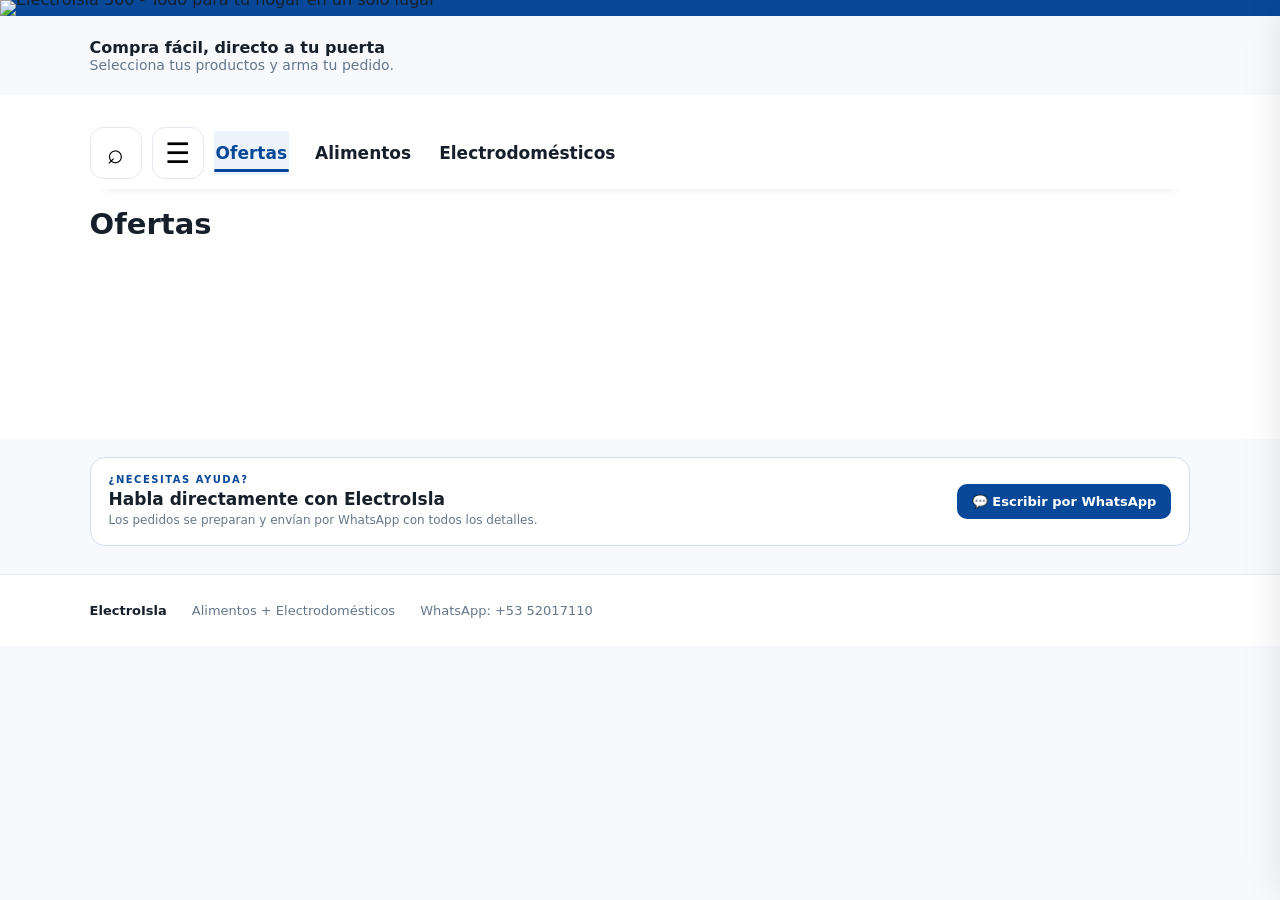
==== commit 248cf2d7: "Add files via upload" ====
--- a/index.html
+++ b/index.html
@@ -7,10 +7,6 @@
   <title>ElectroIsla | Alimentos y Electrodomésticos</title>
   <meta name="description" content="ElectroIsla: alimentos y electrodomésticos. Compra y solicita tu pedido por WhatsApp.">
   <link rel="stylesheet" href="styles.css?v=9.8.125">
-<style>
-.zelle-logo-icon{display:inline-flex;align-items:center;justify-content:center;width:18px;height:18px;vertical-align:middle}
-.zelle-logo-icon svg{display:block;width:18px;height:18px}
-</style>
 </head>
 <body>
 <header class="reference-topbar shop-topbar" aria-label="ElectroIsla 360">
@@ -145,7 +141,7 @@
         <div class="payment-title">💳 Método de pago</div>
         <p class="payment-help">Alimentos: solo USD o Zelle. Electrodomésticos: USD, Zelle, CUP o Transferencia.</p>
         <label class="payment-option"><input type="radio" name="paymentMethod" value="USD" checked> <span>💵 USD</span></label>
-        <label class="payment-option"><input type="radio" name="paymentMethod" value="ZELLE"> <span class="zelle-payment-label"><span class="zelle-logo-icon" aria-hidden="true"><svg viewBox="0 0 32 32" width="18" height="18" focusable="false"><rect width="32" height="32" rx="7" fill="#6d1ed4"/><path d="M9 8h14v4.1l-8.1 8.4H23V24H9v-4.1l8.1-8.4H9V8Z" fill="#fff"/></svg></span><span>Zelle</span></span></label>
+        <label class="payment-option"><input type="radio" name="paymentMethod" value="ZELLE"> <span>🟣 Zelle</span></label>
         <label class="payment-option"><input type="radio" name="paymentMethod" value="CUP"> <span>🇨🇺 CUP</span></label>
         <label class="payment-option"><input type="radio" name="paymentMethod" value="TRANSFERENCIA"> <span>💳 Transferencia</span></label>
         <div id="paymentSummary" class="payment-summary"></div>
--- a/styles.css
+++ b/styles.css
@@ -3615,57 +3615,31 @@
 }
 
 
-/* ElectroIsla — Enviar pedido por WhatsApp: mismo estilo visual de unidad de medida */
-.btn.primary.full[type="submit"]{
-  background:#fff1e8 !important;
-  color:#ff7600 !important;
-  border-radius:999px !important;
-  box-shadow:none !important;
-}
-.btn.primary.full[type="submit"]:hover,
-.btn.primary.full[type="submit"]:focus-visible{
-  background:#ffe5d6 !important;
-  color:#f56e00 !important;
-  box-shadow:none !important;
-}
-.btn.primary.full[type="submit"]:active{
-  background:#ffdfd0 !important;
-  color:#f56e00 !important;
-  transform:scale(.98);
-}
-
-/* ElectroIsla — eliminar cuadro azul al seleccionar botones */
-button:focus,
-button:focus-visible{
-  outline:none !important;
-  box-shadow:none !important;
-}
-
-
-/* ElectroIsla — eliminar también el resaltado azul táctil del navegador */
-button,
-a,
-input,
-select,
-textarea{
-  -webkit-tap-highlight-color: transparent !important;
-  tap-highlight-color: transparent !important;
-}
-
-button:focus,
-button:focus-visible,
-button:active{
-  outline: none !important;
-}
-
-/* ElectroIsla — categoría/unidad junto al precio: estilo naranja suave */
-.shop-product .price small{
-  display:inline-block!important;
-  color:#f58220!important;
-  background:#fff1e8!important;
-  border-radius:999px!important;
-  padding:3px 8px!important;
-  font-weight:600!important;
-  box-shadow:none!important;
-  white-space:nowrap!important;
-}
+/* =========================================================
+   ELECTROISLA — AJUSTE FINAL DE LA TIENDA
+   Recupera la apariencia acordada sin tocar la lógica de Supabase.
+   ========================================================= */
+/* Productos de la página principal */
+.shop-product .product-info{min-width:0}
+.shop-product h3{font-size:15px!important;font-weight:600!important;color:#072b79!important;line-height:1.15!important;margin:0!important}
+.shop-product p{font-size:12px!important;font-weight:400!important;line-height:1.2!important}
+.shop-product .tag{display:none!important}
+.shop-product .price{font-size:15px!important;font-weight:600!important;color:#072b79!important;display:flex!important;align-items:center!important;justify-content:flex-start!important;gap:6px!important;flex-wrap:wrap!important}
+.shop-product .price .discount-price{font-size:15px!important;font-weight:600!important;color:#072b79!important}
+.shop-product .price .old-price{font-size:12px!important}
+.shop-product .price small{font-size:11px!important;font-weight:600!important;color:#f58220!important;background:#fff1e8!important;border-radius:999px!important;padding:3px 8px!important;margin:0!important;white-space:nowrap!important}
+.product-category-pill{display:inline-flex!important;align-items:center!important;min-height:20px!important;font-size:10.5px!important;font-weight:600!important;color:#f58220!important;background:#fff1e8!important;border-radius:999px!important;padding:3px 8px!important;white-space:nowrap!important}
+.shop-product .product-info{padding-right:5px!important}
+
+/* Carrito / Ver mi pedido */
+.cart-item .cart-item-category{display:inline-flex!important;align-items:center!important;width:max-content!important;max-width:100%!important;color:#f58220!important;background:#fff1e8!important;border:0!important;border-radius:999px!important;padding:3px 8px!important;font-size:10px!important;font-weight:600!important;box-shadow:none!important;margin-top:4px!important}
+.cart-item .cart-item-top > strong{font-size:11px!important;line-height:1.1!important;font-weight:600!important;color:#072b79!important}
+.cart-item .cart-item-main > small{font-size:8.5px!important;line-height:1.1!important;font-weight:400!important}
+.cart-item .cart-line-total{font-size:12px!important;line-height:1.1!important;font-weight:600!important;color:#072b79!important}
+.cart-item .qty b{font-size:12px!important;line-height:1!important;font-weight:600!important}
+.cart-item{border-bottom:0!important}
+.cart-item .cart-remove{color:#d71920!important;background:transparent!important;border:0!important;font-size:16px!important;box-shadow:none!important}
+
+/* Sin cuadro azul al tocar botones */
+button,button:focus,button:focus-visible,button:active{outline:none!important;-webkit-tap-highlight-color:transparent}
+.cart-item .qty>button:focus,.cart-item .qty>button:focus-visible,.cart-item .qty>button:active{box-shadow:none!important;outline:none!important}
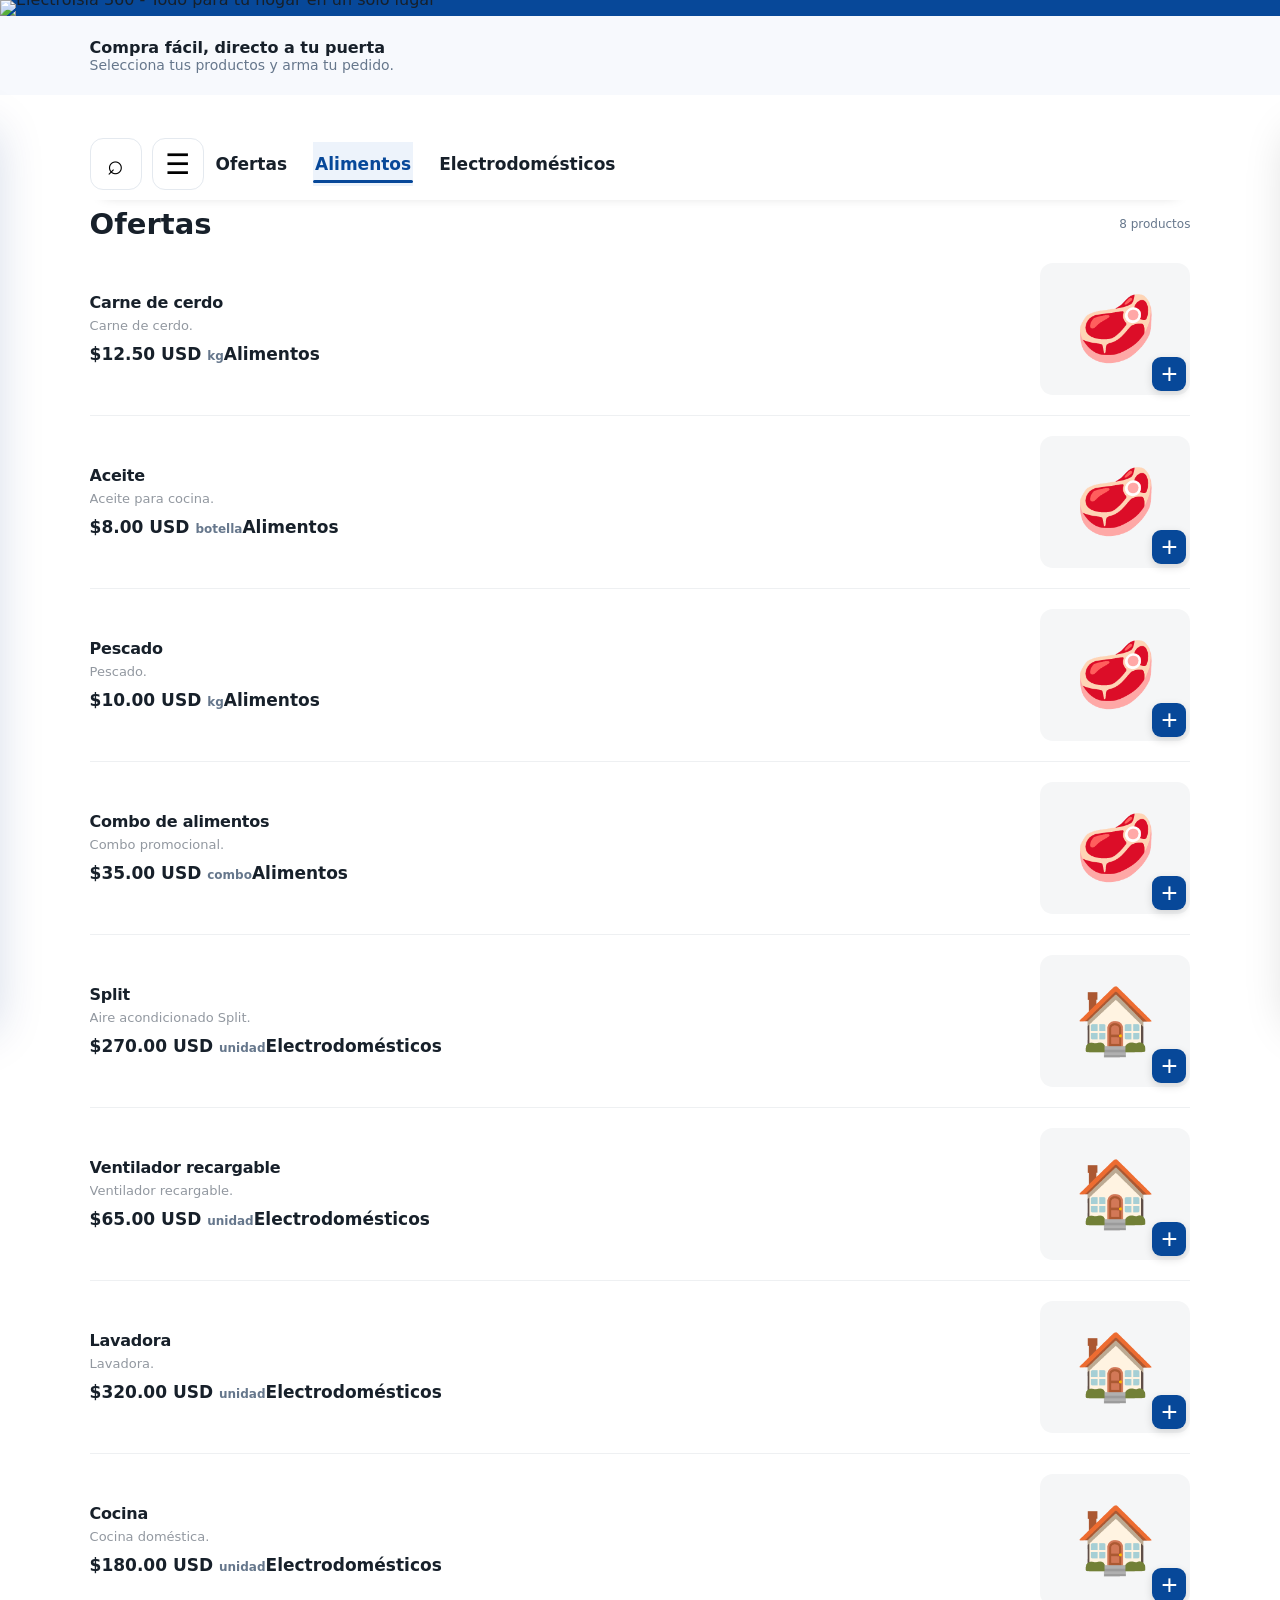
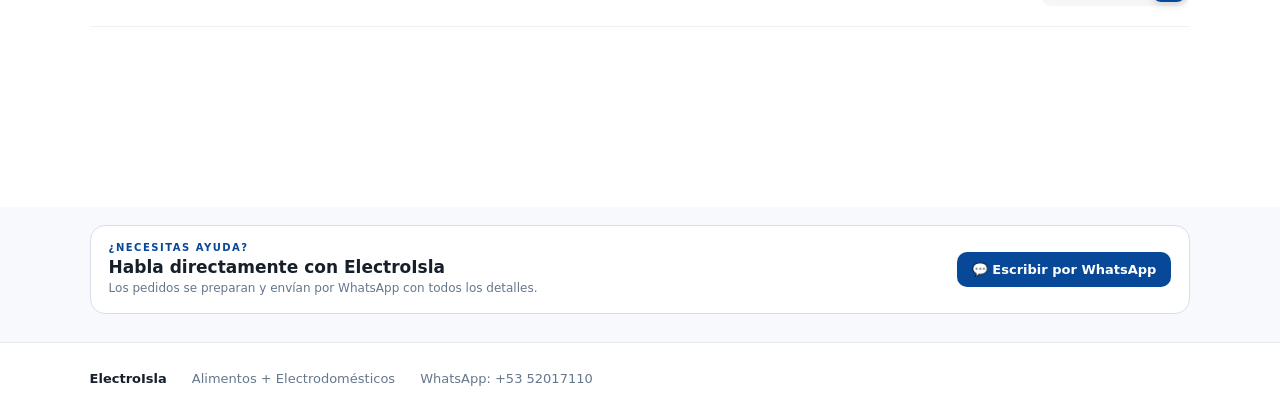
==== commit 89e72358: "Add files via upload" ====
--- a/index.html
+++ b/index.html
@@ -7,6 +7,10 @@
   <title>ElectroIsla | Alimentos y Electrodomésticos</title>
   <meta name="description" content="ElectroIsla: alimentos y electrodomésticos. Compra y solicita tu pedido por WhatsApp.">
   <link rel="stylesheet" href="styles.css?v=9.8.125">
+<style>
+.zelle-logo-icon{display:inline-flex;align-items:center;justify-content:center;width:18px;height:18px;vertical-align:middle}
+.zelle-logo-icon svg{display:block;width:18px;height:18px}
+</style>
 </head>
 <body>
 <header class="reference-topbar shop-topbar" aria-label="ElectroIsla 360">
@@ -141,7 +145,7 @@
         <div class="payment-title">💳 Método de pago</div>
         <p class="payment-help">Alimentos: solo USD o Zelle. Electrodomésticos: USD, Zelle, CUP o Transferencia.</p>
         <label class="payment-option"><input type="radio" name="paymentMethod" value="USD" checked> <span>💵 USD</span></label>
-        <label class="payment-option"><input type="radio" name="paymentMethod" value="ZELLE"> <span>🟣 Zelle</span></label>
+        <label class="payment-option"><input type="radio" name="paymentMethod" value="ZELLE"> <span class="zelle-payment-label"><span class="zelle-logo-icon" aria-hidden="true"><svg viewBox="0 0 32 32" width="18" height="18" focusable="false"><rect width="32" height="32" rx="7" fill="#6d1ed4"/><path d="M9 8h14v4.1l-8.1 8.4H23V24H9v-4.1l8.1-8.4H9V8Z" fill="#fff"/></svg></span><span>Zelle</span></span></label>
         <label class="payment-option"><input type="radio" name="paymentMethod" value="CUP"> <span>🇨🇺 CUP</span></label>
         <label class="payment-option"><input type="radio" name="paymentMethod" value="TRANSFERENCIA"> <span>💳 Transferencia</span></label>
         <div id="paymentSummary" class="payment-summary"></div>
--- a/styles.css
+++ b/styles.css
@@ -3615,31 +3615,45 @@
 }
 
 
-/* =========================================================
-   ELECTROISLA — AJUSTE FINAL DE LA TIENDA
-   Recupera la apariencia acordada sin tocar la lógica de Supabase.
-   ========================================================= */
-/* Productos de la página principal */
-.shop-product .product-info{min-width:0}
-.shop-product h3{font-size:15px!important;font-weight:600!important;color:#072b79!important;line-height:1.15!important;margin:0!important}
-.shop-product p{font-size:12px!important;font-weight:400!important;line-height:1.2!important}
-.shop-product .tag{display:none!important}
-.shop-product .price{font-size:15px!important;font-weight:600!important;color:#072b79!important;display:flex!important;align-items:center!important;justify-content:flex-start!important;gap:6px!important;flex-wrap:wrap!important}
-.shop-product .price .discount-price{font-size:15px!important;font-weight:600!important;color:#072b79!important}
-.shop-product .price .old-price{font-size:12px!important}
-.shop-product .price small{font-size:11px!important;font-weight:600!important;color:#f58220!important;background:#fff1e8!important;border-radius:999px!important;padding:3px 8px!important;margin:0!important;white-space:nowrap!important}
-.product-category-pill{display:inline-flex!important;align-items:center!important;min-height:20px!important;font-size:10.5px!important;font-weight:600!important;color:#f58220!important;background:#fff1e8!important;border-radius:999px!important;padding:3px 8px!important;white-space:nowrap!important}
-.shop-product .product-info{padding-right:5px!important}
-
-/* Carrito / Ver mi pedido */
-.cart-item .cart-item-category{display:inline-flex!important;align-items:center!important;width:max-content!important;max-width:100%!important;color:#f58220!important;background:#fff1e8!important;border:0!important;border-radius:999px!important;padding:3px 8px!important;font-size:10px!important;font-weight:600!important;box-shadow:none!important;margin-top:4px!important}
-.cart-item .cart-item-top > strong{font-size:11px!important;line-height:1.1!important;font-weight:600!important;color:#072b79!important}
-.cart-item .cart-item-main > small{font-size:8.5px!important;line-height:1.1!important;font-weight:400!important}
-.cart-item .cart-line-total{font-size:12px!important;line-height:1.1!important;font-weight:600!important;color:#072b79!important}
-.cart-item .qty b{font-size:12px!important;line-height:1!important;font-weight:600!important}
-.cart-item{border-bottom:0!important}
-.cart-item .cart-remove{color:#d71920!important;background:transparent!important;border:0!important;font-size:16px!important;box-shadow:none!important}
-
-/* Sin cuadro azul al tocar botones */
-button,button:focus,button:focus-visible,button:active{outline:none!important;-webkit-tap-highlight-color:transparent}
-.cart-item .qty>button:focus,.cart-item .qty>button:focus-visible,.cart-item .qty>button:active{box-shadow:none!important;outline:none!important}
+/* ElectroIsla — Enviar pedido por WhatsApp: mismo estilo visual de unidad de medida */
+.btn.primary.full[type="submit"]{
+  background:#fff1e8 !important;
+  color:#ff7600 !important;
+  border-radius:999px !important;
+  box-shadow:none !important;
+}
+.btn.primary.full[type="submit"]:hover,
+.btn.primary.full[type="submit"]:focus-visible{
+  background:#ffe5d6 !important;
+  color:#f56e00 !important;
+  box-shadow:none !important;
+}
+.btn.primary.full[type="submit"]:active{
+  background:#ffdfd0 !important;
+  color:#f56e00 !important;
+  transform:scale(.98);
+}
+
+/* ElectroIsla — eliminar cuadro azul al seleccionar botones */
+button:focus,
+button:focus-visible{
+  outline:none !important;
+  box-shadow:none !important;
+}
+
+
+/* ElectroIsla — eliminar también el resaltado azul táctil del navegador */
+button,
+a,
+input,
+select,
+textarea{
+  -webkit-tap-highlight-color: transparent !important;
+  tap-highlight-color: transparent !important;
+}
+
+button:focus,
+button:focus-visible,
+button:active{
+  outline: none !important;
+}
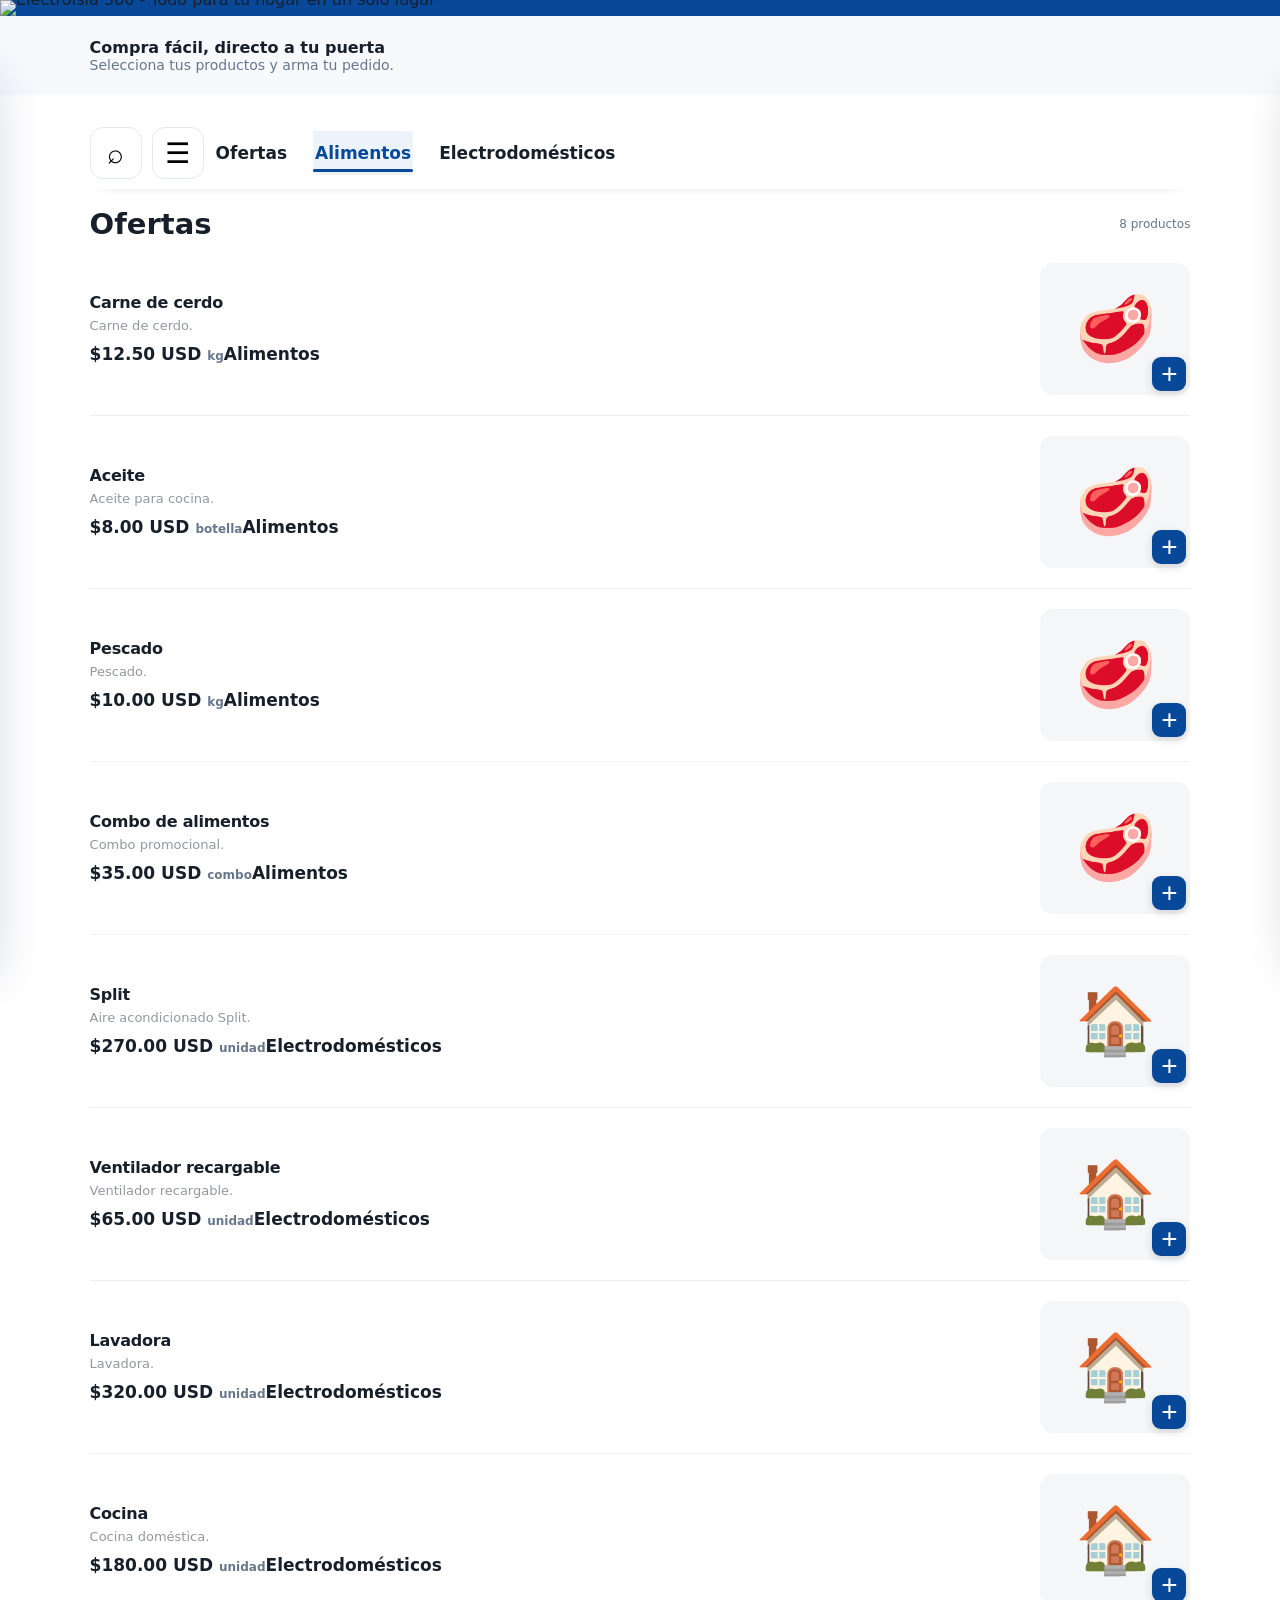
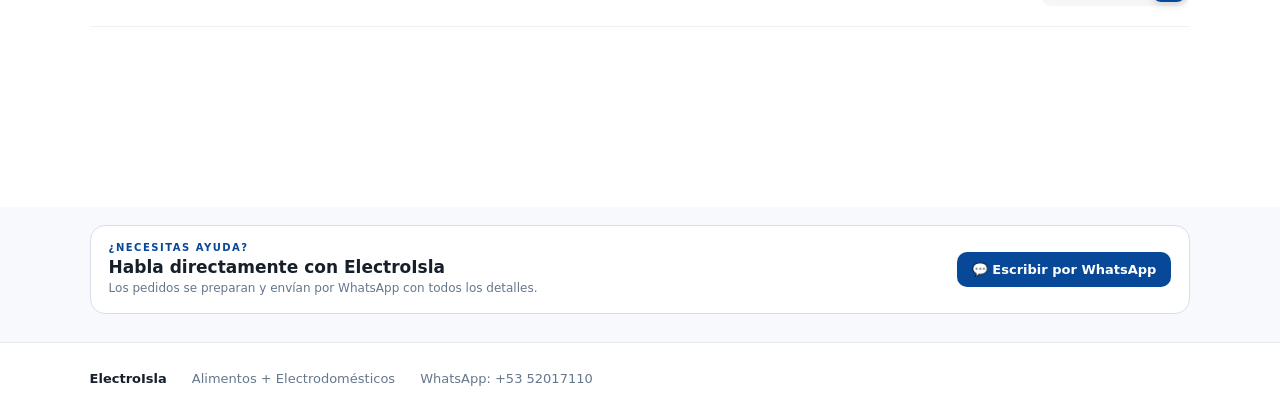
==== commit 88059bbd: "Add files via upload" ====
--- a/index.html
+++ b/index.html
@@ -6,7 +6,7 @@
   <meta name="electroisla-version" content="9.8.44">
   <title>ElectroIsla | Alimentos y Electrodomésticos</title>
   <meta name="description" content="ElectroIsla: alimentos y electrodomésticos. Compra y solicita tu pedido por WhatsApp.">
-  <link rel="stylesheet" href="styles.css?v=9.8.125">
+  <link rel="stylesheet" href="styles.css?v=9.8.126">
 <style>
 .zelle-logo-icon{display:inline-flex;align-items:center;justify-content:center;width:18px;height:18px;vertical-align:middle}
 .zelle-logo-icon svg{display:block;width:18px;height:18px}
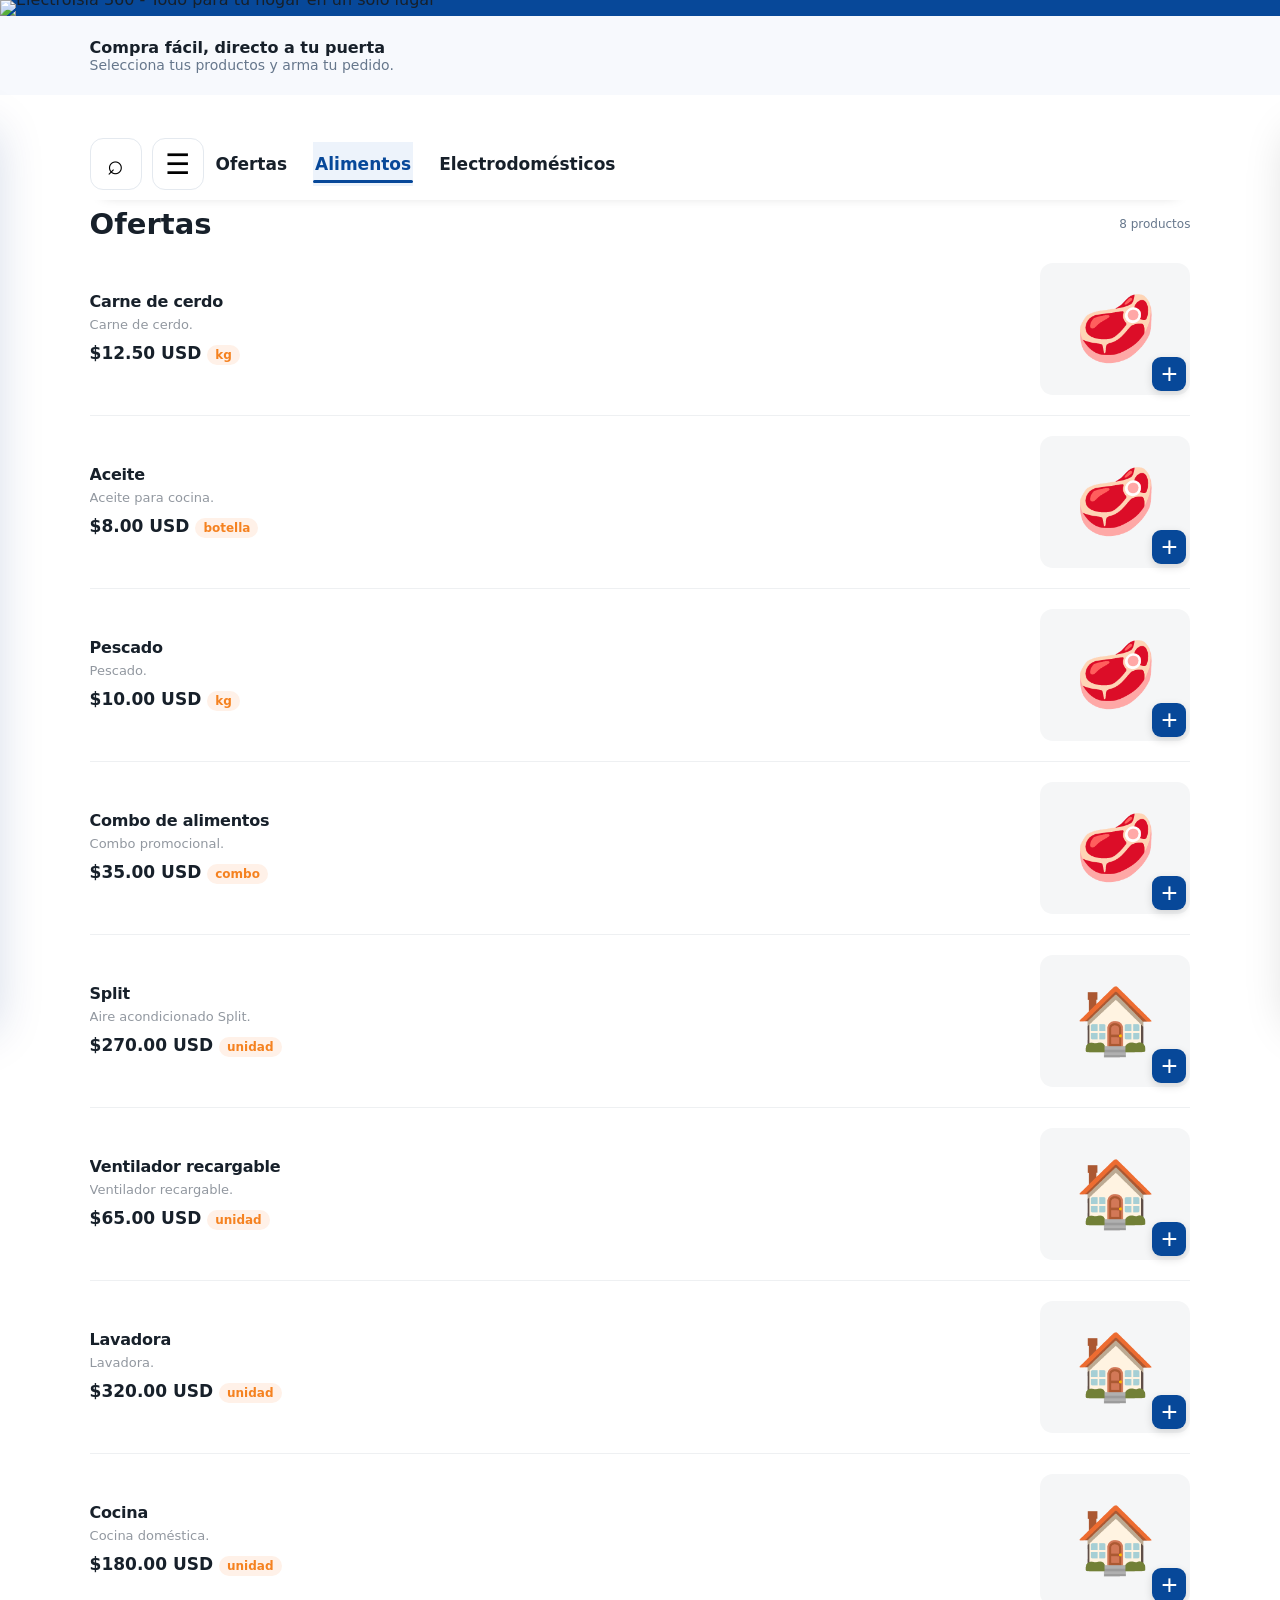
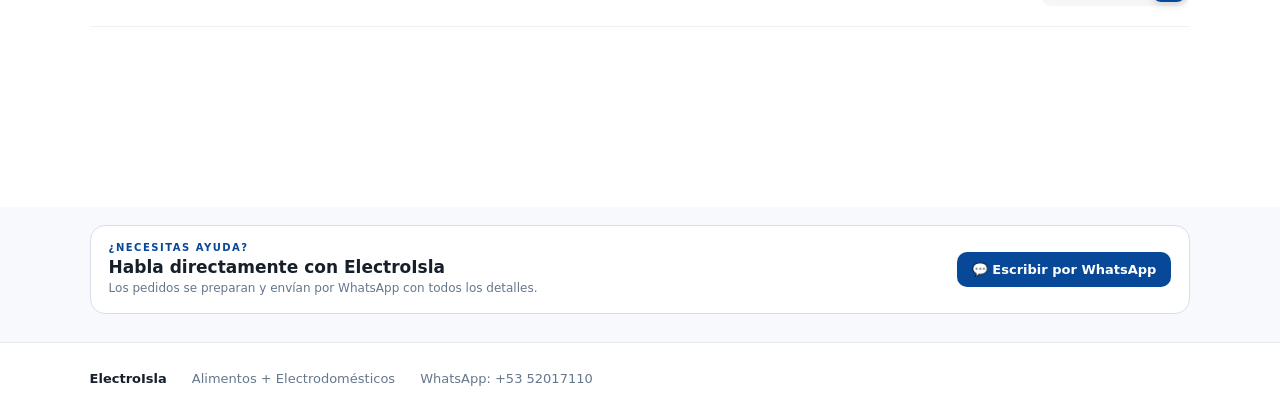
==== commit 7bee7a51: "Add files via upload" ====
--- a/index.html
+++ b/index.html
@@ -6,7 +6,7 @@
   <meta name="electroisla-version" content="9.8.44">
   <title>ElectroIsla | Alimentos y Electrodomésticos</title>
   <meta name="description" content="ElectroIsla: alimentos y electrodomésticos. Compra y solicita tu pedido por WhatsApp.">
-  <link rel="stylesheet" href="styles.css?v=9.8.126">
+  <link rel="stylesheet" href="styles.css?v=9.8.125">
 <style>
 .zelle-logo-icon{display:inline-flex;align-items:center;justify-content:center;width:18px;height:18px;vertical-align:middle}
 .zelle-logo-icon svg{display:block;width:18px;height:18px}
--- a/styles.css
+++ b/styles.css
@@ -3657,3 +3657,15 @@
 button:active{
   outline: none !important;
 }
+
+/* ElectroIsla — categoría/unidad junto al precio: estilo naranja suave */
+.shop-product .price small{
+  display:inline-block!important;
+  color:#f58220!important;
+  background:#fff1e8!important;
+  border-radius:999px!important;
+  padding:3px 8px!important;
+  font-weight:600!important;
+  box-shadow:none!important;
+  white-space:nowrap!important;
+}
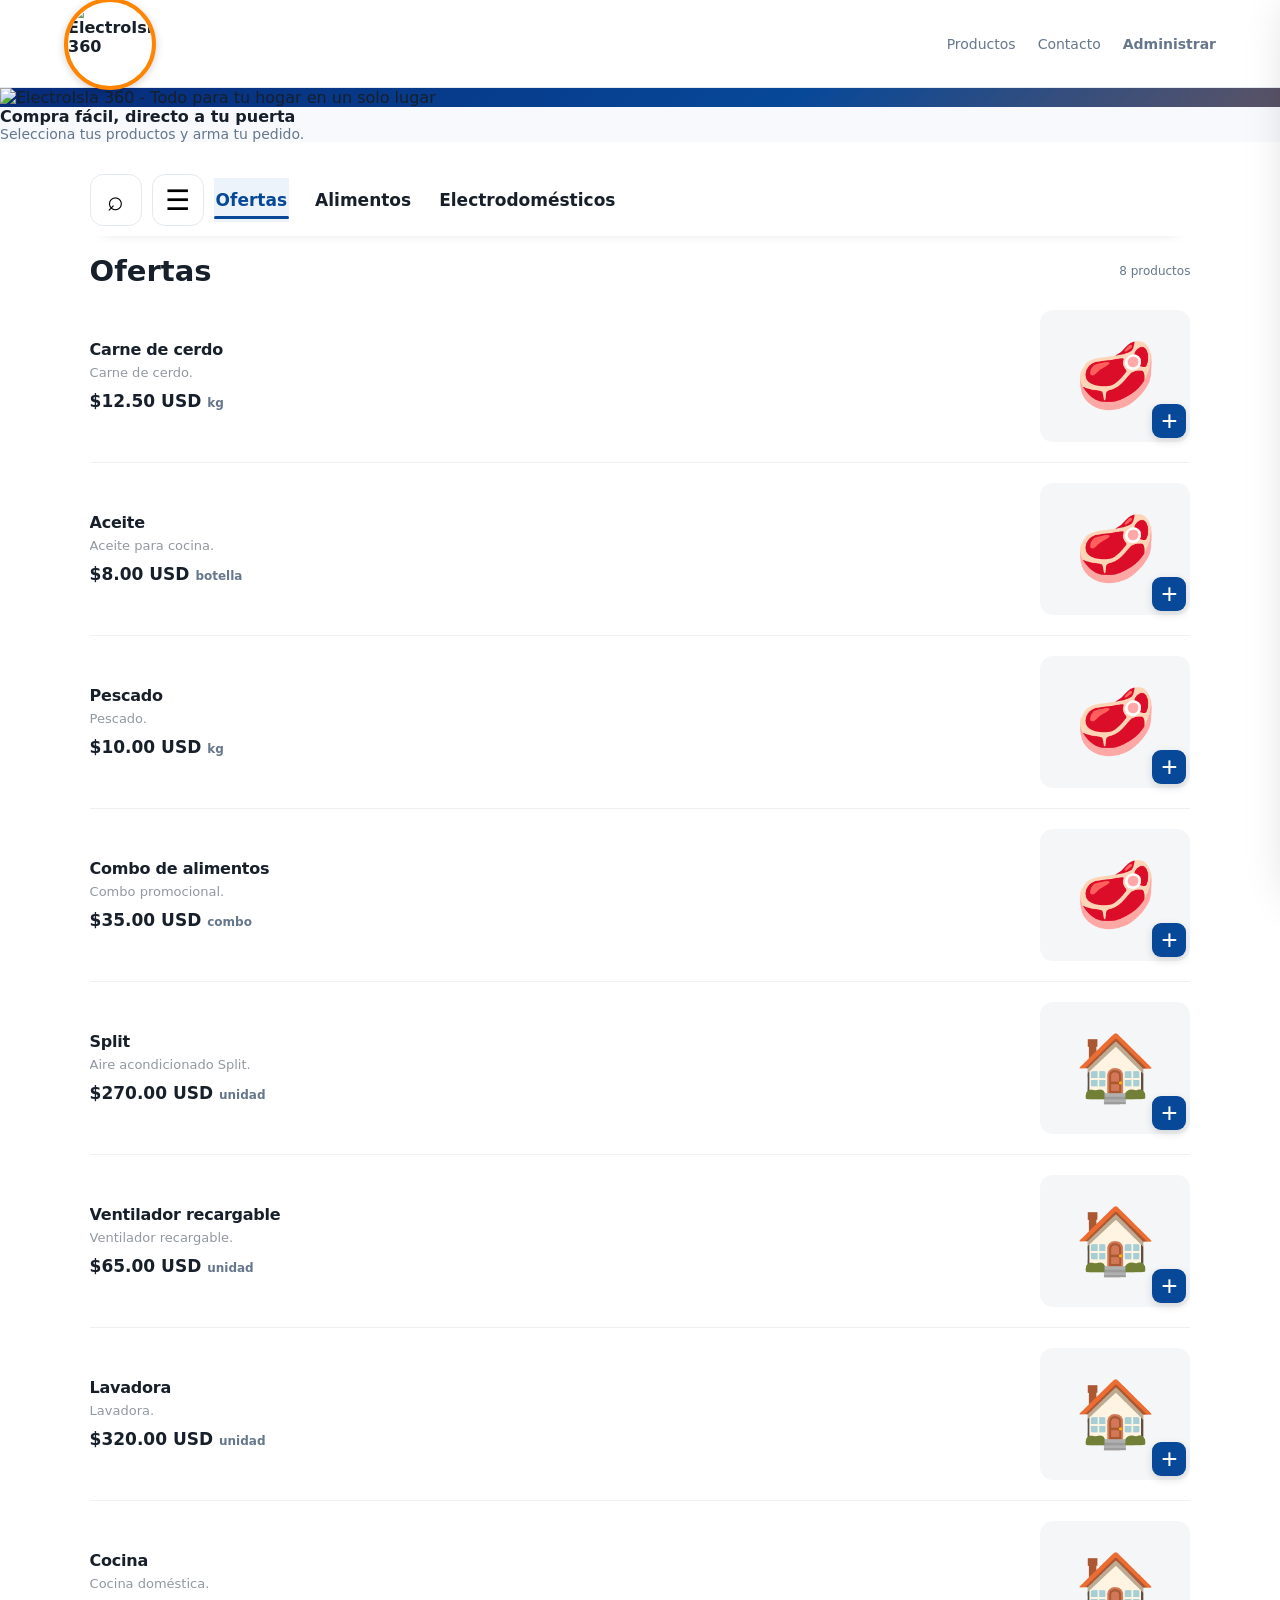
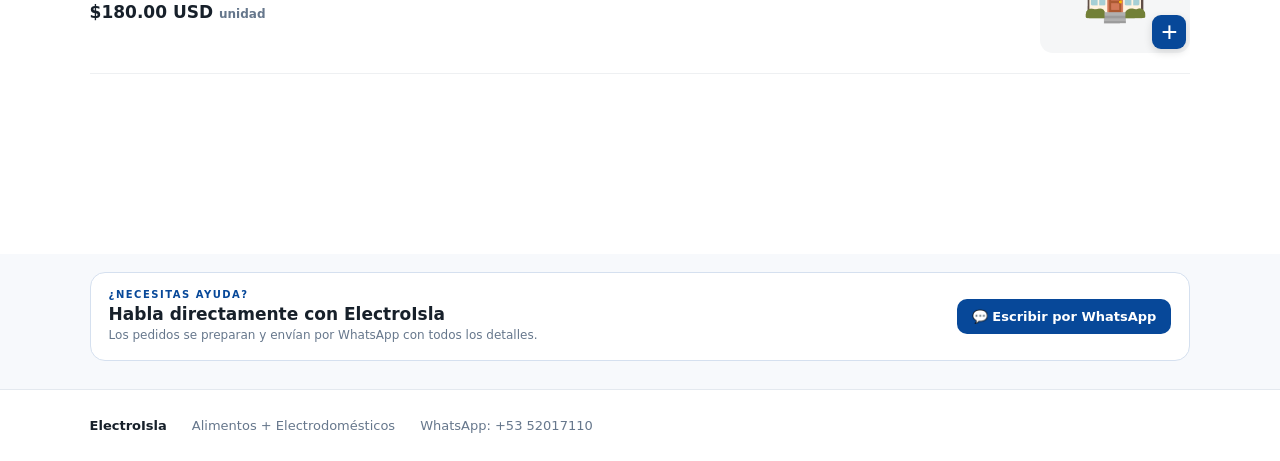
==== commit 525d69dd: "Add files via upload" ====
--- a/index.html
+++ b/index.html
@@ -3,22 +3,28 @@
 <head>
   <meta charset="utf-8">
   <meta name="viewport" content="width=device-width, initial-scale=1">
-  <meta name="electroisla-version" content="9.8.44">
+  <meta name="electroisla-version" content="9.8.1">
   <title>ElectroIsla | Alimentos y Electrodomésticos</title>
   <meta name="description" content="ElectroIsla: alimentos y electrodomésticos. Compra y solicita tu pedido por WhatsApp.">
-  <link rel="stylesheet" href="styles.css?v=9.8.125">
-<style>
-.zelle-logo-icon{display:inline-flex;align-items:center;justify-content:center;width:18px;height:18px;vertical-align:middle}
-.zelle-logo-icon svg{display:block;width:18px;height:18px}
-</style>
+  <link rel="stylesheet" href="styles.css?v=9.8.1">
 </head>
 <body>
-<header class="reference-topbar shop-topbar" aria-label="ElectroIsla 360">
+<header class="topbar shop-topbar">
+  <a class="brand" href="index.html" aria-label="ElectroIsla 360"><img class="brand-logo" src="electroisla-logo-real.jpg" alt="ElectroIsla 360"></a>
+  <nav><a href="#ofertas">Productos</a><a href="#contacto">Contacto</a><a class="admin-link" href="admin.html">Administrar</a></nav>
+  <button id="cartBtn" class="cart-btn" aria-label="Ver mi Pedido" title="Ver mi Pedido">
+  <svg class="cart-icon" viewBox="0 0 24 24" aria-hidden="true" focusable="false">
+    <path d="M3 4h2l2.1 10.2a2 2 0 0 0 2 1.6h7.8a2 2 0 0 0 1.9-1.4L21 7H7"/>
+    <circle cx="10" cy="19" r="1.5"/>
+    <circle cx="18" cy="19" r="1.5"/>
+  </svg>
+  <b id="cartCount">0</b>
+</button>
 </header>
 <main>
-  <section class="store-hero reference-store-hero">
-    <div class="reference-visual">
-      <div class="reference-composite"><img src="electroisla-header-final.png?v=16" alt="ElectroIsla 360 - Todo para tu hogar en un solo lugar"></div>
+  <section class="store-hero">
+    <div class="store-banner">
+      <img class="store-banner-image" src="electroisla-portada.png" alt="ElectroIsla 360 - Todo para tu hogar en un solo lugar">
     </div>
     <div class="store-info"><strong>Compra fácil, directo a tu puerta</strong><span>Selecciona tus productos y arma tu pedido.</span></div>
   </section>
@@ -44,62 +50,19 @@
   </section>
 </main>
 <div id="stickyOrder" class="sticky-order">
-  <div class="sticky-order-info"><span data-sticky-count><span data-sticky-count-number>0</span> <span data-sticky-count-word>productos</span></span><strong data-sticky-total>$0.00 USD</strong></div>
+  <div class="sticky-order-info"><span data-sticky-count>0 productos</span><strong data-sticky-total>$0.00 USD</strong></div>
   <button class="sticky-order-btn" onclick="openCart()">Ver mi Pedido</button>
 </div>
 
 <div id="cartOverlay" class="overlay hidden"></div>
 <aside id="cart" class="cart-panel">
-  <div class="cart-brand-header" aria-label="ElectroIsla 360 - Cabecera del pedido">
-    <img src="cart-header-reference.png?v=1" alt="ElectroIsla 360 - Tu hogar, nuestra prioridad">
-  </div>
   <div class="cart-head">
-    <div class="cart-head-main">
-      <button id="closeCart" class="cart-back" aria-label="Regresar">
-        <span class="cart-back-icon" aria-hidden="true">
-          <svg viewBox="0 0 48 48" focusable="false"><path transform="translate(-4 0)" d="M30 9 15 24l15 15M16 24h25"/></svg>
-        </span>
-        <span>Regresar</span>
-      </button>
-      <div class="cart-title-block">
-        <h1>Tu pedido</h1>
-        <p>Revisa los productos de tu carrito antes de continuar.</p>
-      </div>
-    </div>
-
-    <div class="cart-head-summary" aria-label="Resumen del pedido">
-      <div class="cart-summary-products">
-        <span class="cart-summary-icon" aria-hidden="true">
-          <svg viewBox="0 0 64 64" focusable="false"><path d="M8 12h8l5 30h31l6-22H19"/><path d="M25 51a3 3 0 1 1-6 0 3 3 0 0 1 6 0Zm27 0a3 3 0 1 1-6 0 3 3 0 0 1 6 0Z"/><path d="M24 29h27"/></svg>
-        </span>
-        <div>
-          <span class="cart-summary-label">Total de productos</span>
-          <strong id="cartTopCount">0 artículos</strong>
-        </div>
-      </div>
-      <div class="cart-summary-divider"></div>
-      <div class="cart-summary-total">
-        <span>Total</span>
-        <strong id="cartTopTotal">USD 0.00</strong>
-      </div>
-    </div>
+    <button id="closeCart" class="cart-back" aria-label="Volver">← <span>Atrás</span></button>
+    <div class="cart-head-total"><span>Su carrito</span><strong id="cartTopTotal">US$ 0.00</strong></div>
   </div>
   <div id="cartItems" class="cart-items"></div>
-  <div class="cart-delivery-note" role="note" aria-label="Información sobre el precio de entrega">
-    <span class="cart-delivery-note-icon" aria-hidden="true">
-      <img src="delivery-truck-electroisla.png" alt="" />
-    </span>
-    <div class="cart-delivery-note-copy">
-      <strong>Los precios pueden variar según la zona de entrega.</strong>
-      <span>Puedes ver el costo final en el siguiente paso.</span>
-    </div>
-  </div>
   <div class="cart-service-bar">
-    <div class="cart-bottom-total" aria-label="Total del pedido">
-      <span>Total</span>
-      <strong id="cartBottomTotal">$0.00 USD</strong>
-    </div>
-    <button id="checkoutBtn" class="btn primary cart-previous-btn" aria-label="Continuar con el pedido">Continuar con el pedido <span class="cart-previous-arrow" aria-hidden="true">→</span></button>
+    <button id="checkoutBtn" class="btn primary full cart-previous-btn" aria-label="Continuar con el pedido">Continuar con el pedido</button>
   </div>
 </aside>
 
@@ -145,7 +108,7 @@
         <div class="payment-title">💳 Método de pago</div>
         <p class="payment-help">Alimentos: solo USD o Zelle. Electrodomésticos: USD, Zelle, CUP o Transferencia.</p>
         <label class="payment-option"><input type="radio" name="paymentMethod" value="USD" checked> <span>💵 USD</span></label>
-        <label class="payment-option"><input type="radio" name="paymentMethod" value="ZELLE"> <span class="zelle-payment-label"><span class="zelle-logo-icon" aria-hidden="true"><svg viewBox="0 0 32 32" width="18" height="18" focusable="false"><rect width="32" height="32" rx="7" fill="#6d1ed4"/><path d="M9 8h14v4.1l-8.1 8.4H23V24H9v-4.1l8.1-8.4H9V8Z" fill="#fff"/></svg></span><span>Zelle</span></span></label>
+        <label class="payment-option"><input type="radio" name="paymentMethod" value="ZELLE"> <span>🟣 Zelle</span></label>
         <label class="payment-option"><input type="radio" name="paymentMethod" value="CUP"> <span>🇨🇺 CUP</span></label>
         <label class="payment-option"><input type="radio" name="paymentMethod" value="TRANSFERENCIA"> <span>💳 Transferencia</span></label>
         <div id="paymentSummary" class="payment-summary"></div>
@@ -169,7 +132,7 @@
 <footer><strong>ElectroIsla</strong><span>Alimentos + Electrodomésticos</span><span>WhatsApp: +53 52017110</span></footer>
 <script src="https://cdn.jsdelivr.net/npm/@supabase/supabase-js@2"></script>
 <script src="supabase-config.js?v=4"></script>
-<script src="app.js?v=122"></script>
-<script>if("serviceWorker" in navigator){window.addEventListener("load",()=>navigator.serviceWorker.register("./sw.js?v=9.8.15-visual",{updateViaCache:"none"}).catch(()=>{}));}</script>
+<script src="app.js?v=17"></script>
+<script>if("serviceWorker" in navigator){window.addEventListener("load",()=>navigator.serviceWorker.register("./sw.js?v=9.8.1",{updateViaCache:"none"}).catch(()=>{}));}</script>
 </body>
 </html>
--- a/styles.css
+++ b/styles.css
@@ -3592,80 +3592,79 @@
   color:#ff7600!important;
 }
 
-
-/* v9.8.126 — "Continuar con mi pedido": mismo estilo que "Ver mi pedido" */
-.cart-previous-btn{
-  background:#ffeadc !important;
-  color:#f58220 !important;
-  border:0 !important;
-  border-radius:999px !important;
-  font-weight:600 !important;
-  box-shadow:none !important;
-}
-.cart-previous-btn:hover{
-  background:#ffdfc7 !important;
-  color:#f58220 !important;
-  box-shadow:none !important;
-}
-.cart-previous-btn:active{
-  transform:scale(.98) !important;
-}
-.cart-previous-arrow{
-  color:#f58220 !important;
-}
-
-
-/* ElectroIsla — Enviar pedido por WhatsApp: mismo estilo visual de unidad de medida */
-.btn.primary.full[type="submit"]{
-  background:#fff1e8 !important;
-  color:#ff7600 !important;
-  border-radius:999px !important;
-  box-shadow:none !important;
-}
-.btn.primary.full[type="submit"]:hover,
-.btn.primary.full[type="submit"]:focus-visible{
-  background:#ffe5d6 !important;
-  color:#f56e00 !important;
-  box-shadow:none !important;
-}
-.btn.primary.full[type="submit"]:active{
-  background:#ffdfd0 !important;
-  color:#f56e00 !important;
-  transform:scale(.98);
-}
-
-/* ElectroIsla — eliminar cuadro azul al seleccionar botones */
-button:focus,
-button:focus-visible{
-  outline:none !important;
-  box-shadow:none !important;
-}
-
-
-/* ElectroIsla — eliminar también el resaltado azul táctil del navegador */
+/* ElectroIsla — corrección definitiva del cuadro azul en botones táctiles.
+   No cambia tamaños, colores ni posiciones normales. */
 button,
 a,
-input,
-select,
-textarea{
-  -webkit-tap-highlight-color: transparent !important;
-  tap-highlight-color: transparent !important;
-}
-
+.btn,
+.btn.primary,
+.add,
+.add-circle,
+.sticky-order-btn,
+.cart-previous-btn,
+.filter,
+.icon-btn,
+.cart-btn,
+.modal-close{
+  -webkit-tap-highlight-color:transparent !important;
+  -webkit-appearance:none !important;
+  appearance:none !important;
+}
 button:focus,
 button:focus-visible,
-button:active{
-  outline: none !important;
-}
-
-/* ElectroIsla — categoría/unidad junto al precio: estilo naranja suave */
-.shop-product .price small{
-  display:inline-block!important;
-  color:#f58220!important;
-  background:#fff1e8!important;
-  border-radius:999px!important;
-  padding:3px 8px!important;
-  font-weight:600!important;
-  box-shadow:none!important;
-  white-space:nowrap!important;
-}
+button:active,
+a:focus,
+a:focus-visible,
+a:active,
+.btn:focus,
+.btn:focus-visible,
+.btn:active,
+.add:focus,
+.add:focus-visible,
+.add:active,
+.add-circle:focus,
+.add-circle:focus-visible,
+.add-circle:active,
+.sticky-order-btn:focus,
+.sticky-order-btn:focus-visible,
+.sticky-order-btn:active,
+.cart-previous-btn:focus,
+.cart-previous-btn:focus-visible,
+.cart-previous-btn:active,
+.filter:focus,
+.filter:focus-visible,
+.filter:active,
+.icon-btn:focus,
+.icon-btn:focus-visible,
+.icon-btn:active,
+.cart-btn:focus,
+.cart-btn:focus-visible,
+.cart-btn:active,
+.modal-close:focus,
+.modal-close:focus-visible,
+.modal-close:active{
+  outline:0 !important;
+  -webkit-outline:0 !important;
+  box-shadow:none !important;
+}
+
+/* Botón real de envío del pedido a WhatsApp */
+.modal-card form > button.btn.primary[type="submit"]{
+  background:#f58220 !important;
+  color:#fff !important;
+  border:0 !important;
+  outline:0 !important;
+  box-shadow:none !important;
+  -webkit-tap-highlight-color:transparent !important;
+  -webkit-appearance:none !important;
+  appearance:none !important;
+}
+.modal-card form > button.btn.primary[type="submit"]:hover,
+.modal-card form > button.btn.primary[type="submit"]:focus,
+.modal-card form > button.btn.primary[type="submit"]:focus-visible,
+.modal-card form > button.btn.primary[type="submit"]:active{
+  background:#f58220 !important;
+  color:#fff !important;
+  outline:0 !important;
+  box-shadow:none !important;
+}
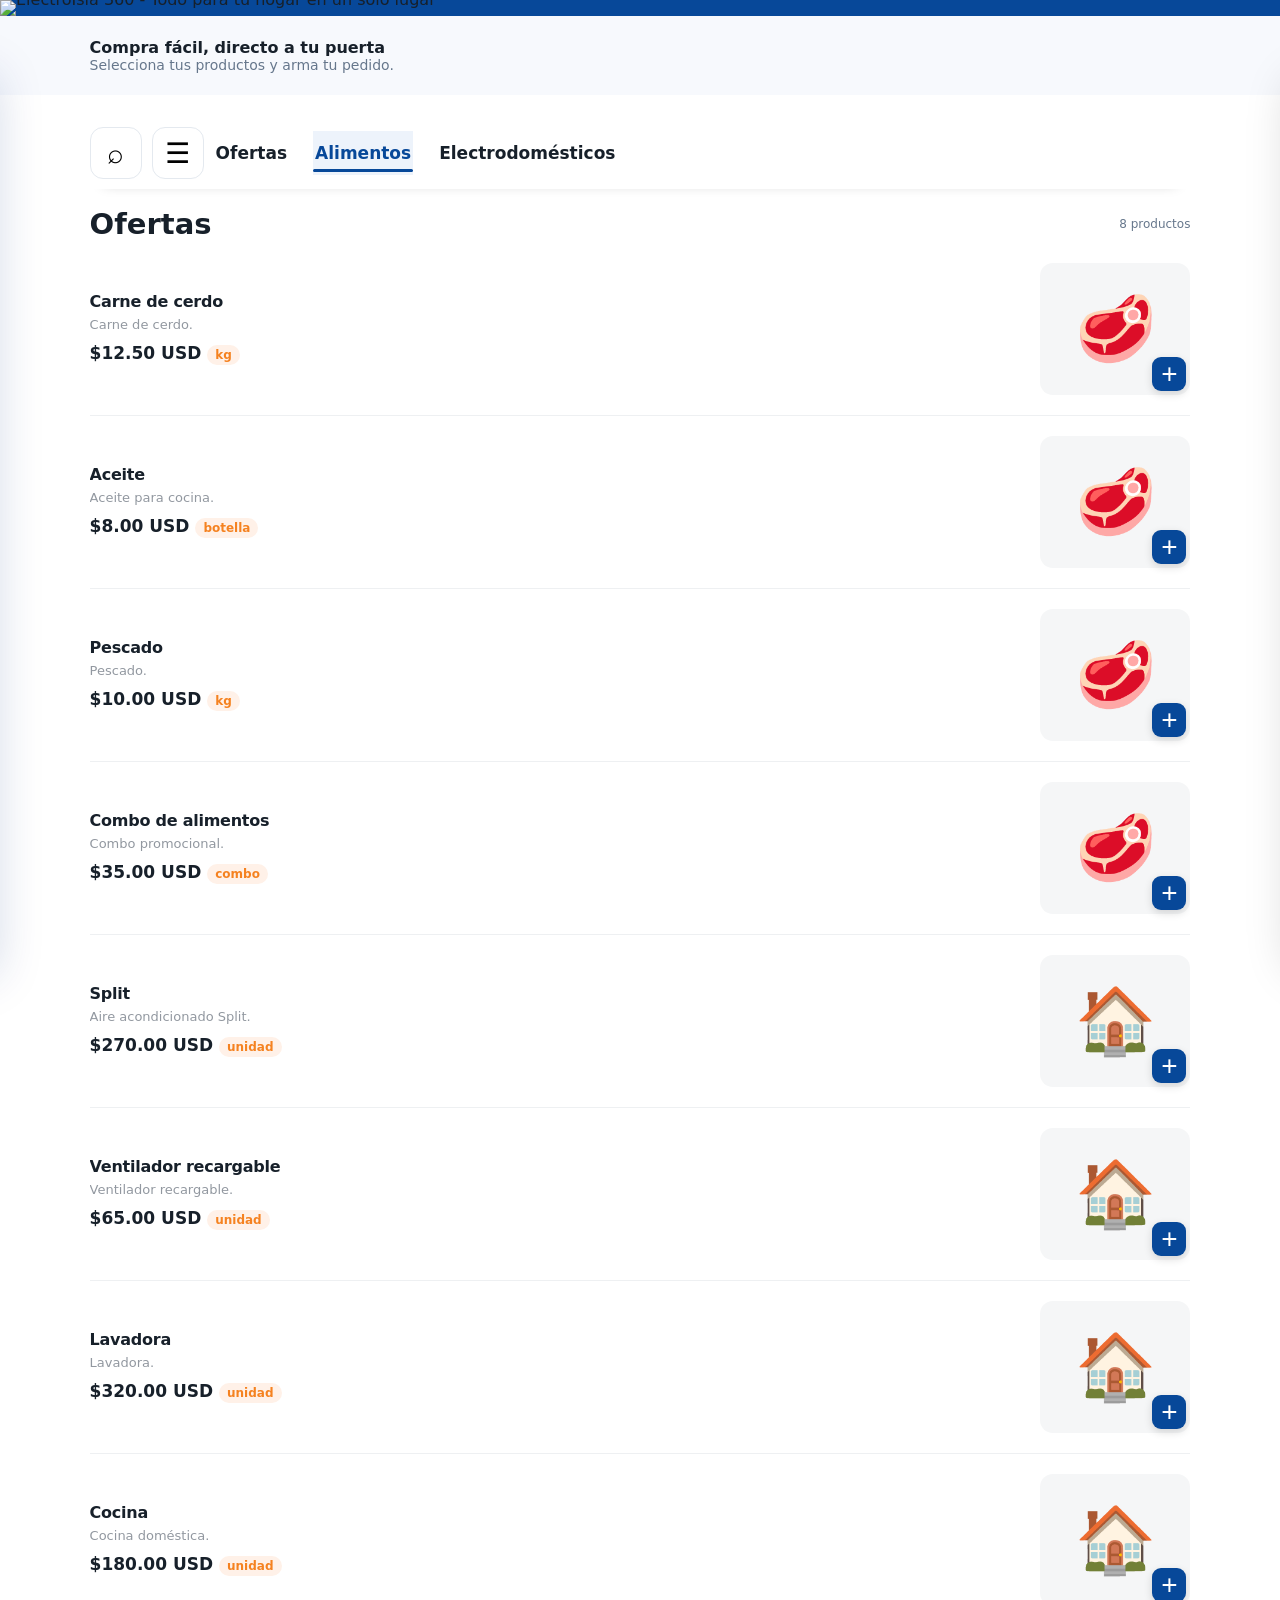
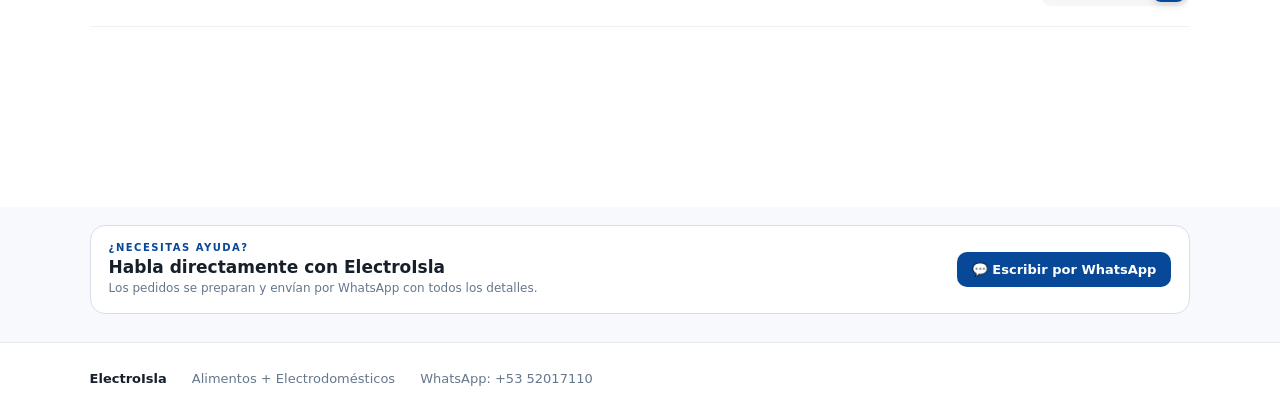
==== commit 4ad3a261: "Add files via upload" ====
--- a/index.html
+++ b/index.html
@@ -3,28 +3,22 @@
 <head>
   <meta charset="utf-8">
   <meta name="viewport" content="width=device-width, initial-scale=1">
-  <meta name="electroisla-version" content="9.8.1">
+  <meta name="electroisla-version" content="9.8.44">
   <title>ElectroIsla | Alimentos y Electrodomésticos</title>
   <meta name="description" content="ElectroIsla: alimentos y electrodomésticos. Compra y solicita tu pedido por WhatsApp.">
-  <link rel="stylesheet" href="styles.css?v=9.8.1">
+  <link rel="stylesheet" href="styles.css?v=9.8.125">
+<style>
+.zelle-logo-icon{display:inline-flex;align-items:center;justify-content:center;width:18px;height:18px;vertical-align:middle}
+.zelle-logo-icon svg{display:block;width:18px;height:18px}
+</style>
 </head>
 <body>
-<header class="topbar shop-topbar">
-  <a class="brand" href="index.html" aria-label="ElectroIsla 360"><img class="brand-logo" src="electroisla-logo-real.jpg" alt="ElectroIsla 360"></a>
-  <nav><a href="#ofertas">Productos</a><a href="#contacto">Contacto</a><a class="admin-link" href="admin.html">Administrar</a></nav>
-  <button id="cartBtn" class="cart-btn" aria-label="Ver mi Pedido" title="Ver mi Pedido">
-  <svg class="cart-icon" viewBox="0 0 24 24" aria-hidden="true" focusable="false">
-    <path d="M3 4h2l2.1 10.2a2 2 0 0 0 2 1.6h7.8a2 2 0 0 0 1.9-1.4L21 7H7"/>
-    <circle cx="10" cy="19" r="1.5"/>
-    <circle cx="18" cy="19" r="1.5"/>
-  </svg>
-  <b id="cartCount">0</b>
-</button>
+<header class="reference-topbar shop-topbar" aria-label="ElectroIsla 360">
 </header>
 <main>
-  <section class="store-hero">
-    <div class="store-banner">
-      <img class="store-banner-image" src="electroisla-portada.png" alt="ElectroIsla 360 - Todo para tu hogar en un solo lugar">
+  <section class="store-hero reference-store-hero">
+    <div class="reference-visual">
+      <div class="reference-composite"><img src="electroisla-header-final.png?v=16" alt="ElectroIsla 360 - Todo para tu hogar en un solo lugar"></div>
     </div>
     <div class="store-info"><strong>Compra fácil, directo a tu puerta</strong><span>Selecciona tus productos y arma tu pedido.</span></div>
   </section>
@@ -50,19 +44,62 @@
   </section>
 </main>
 <div id="stickyOrder" class="sticky-order">
-  <div class="sticky-order-info"><span data-sticky-count>0 productos</span><strong data-sticky-total>$0.00 USD</strong></div>
+  <div class="sticky-order-info"><span data-sticky-count><span data-sticky-count-number>0</span> <span data-sticky-count-word>productos</span></span><strong data-sticky-total>$0.00 USD</strong></div>
   <button class="sticky-order-btn" onclick="openCart()">Ver mi Pedido</button>
 </div>
 
 <div id="cartOverlay" class="overlay hidden"></div>
 <aside id="cart" class="cart-panel">
+  <div class="cart-brand-header" aria-label="ElectroIsla 360 - Cabecera del pedido">
+    <img src="cart-header-reference.png?v=1" alt="ElectroIsla 360 - Tu hogar, nuestra prioridad">
+  </div>
   <div class="cart-head">
-    <button id="closeCart" class="cart-back" aria-label="Volver">← <span>Atrás</span></button>
-    <div class="cart-head-total"><span>Su carrito</span><strong id="cartTopTotal">US$ 0.00</strong></div>
+    <div class="cart-head-main">
+      <button id="closeCart" class="cart-back" aria-label="Regresar">
+        <span class="cart-back-icon" aria-hidden="true">
+          <svg viewBox="0 0 48 48" focusable="false"><path transform="translate(-4 0)" d="M30 9 15 24l15 15M16 24h25"/></svg>
+        </span>
+        <span>Regresar</span>
+      </button>
+      <div class="cart-title-block">
+        <h1>Tu pedido</h1>
+        <p>Revisa los productos de tu carrito antes de continuar.</p>
+      </div>
+    </div>
+
+    <div class="cart-head-summary" aria-label="Resumen del pedido">
+      <div class="cart-summary-products">
+        <span class="cart-summary-icon" aria-hidden="true">
+          <svg viewBox="0 0 64 64" focusable="false"><path d="M8 12h8l5 30h31l6-22H19"/><path d="M25 51a3 3 0 1 1-6 0 3 3 0 0 1 6 0Zm27 0a3 3 0 1 1-6 0 3 3 0 0 1 6 0Z"/><path d="M24 29h27"/></svg>
+        </span>
+        <div>
+          <span class="cart-summary-label">Total de productos</span>
+          <strong id="cartTopCount">0 artículos</strong>
+        </div>
+      </div>
+      <div class="cart-summary-divider"></div>
+      <div class="cart-summary-total">
+        <span>Total</span>
+        <strong id="cartTopTotal">USD 0.00</strong>
+      </div>
+    </div>
   </div>
   <div id="cartItems" class="cart-items"></div>
+  <div class="cart-delivery-note" role="note" aria-label="Información sobre el precio de entrega">
+    <span class="cart-delivery-note-icon" aria-hidden="true">
+      <img src="delivery-truck-electroisla.png" alt="" />
+    </span>
+    <div class="cart-delivery-note-copy">
+      <strong>Los precios pueden variar según la zona de entrega.</strong>
+      <span>Puedes ver el costo final en el siguiente paso.</span>
+    </div>
+  </div>
   <div class="cart-service-bar">
-    <button id="checkoutBtn" class="btn primary full cart-previous-btn" aria-label="Continuar con el pedido">Continuar con el pedido</button>
+    <div class="cart-bottom-total" aria-label="Total del pedido">
+      <span>Total</span>
+      <strong id="cartBottomTotal">$0.00 USD</strong>
+    </div>
+    <button id="checkoutBtn" class="btn primary cart-previous-btn" aria-label="Continuar con el pedido">Continuar con el pedido <span class="cart-previous-arrow" aria-hidden="true">→</span></button>
   </div>
 </aside>
 
@@ -108,7 +145,7 @@
         <div class="payment-title">💳 Método de pago</div>
         <p class="payment-help">Alimentos: solo USD o Zelle. Electrodomésticos: USD, Zelle, CUP o Transferencia.</p>
         <label class="payment-option"><input type="radio" name="paymentMethod" value="USD" checked> <span>💵 USD</span></label>
-        <label class="payment-option"><input type="radio" name="paymentMethod" value="ZELLE"> <span>🟣 Zelle</span></label>
+        <label class="payment-option"><input type="radio" name="paymentMethod" value="ZELLE"> <span class="zelle-payment-label"><span class="zelle-logo-icon" aria-hidden="true"><svg viewBox="0 0 32 32" width="18" height="18" focusable="false"><rect width="32" height="32" rx="7" fill="#6d1ed4"/><path d="M9 8h14v4.1l-8.1 8.4H23V24H9v-4.1l8.1-8.4H9V8Z" fill="#fff"/></svg></span><span>Zelle</span></span></label>
         <label class="payment-option"><input type="radio" name="paymentMethod" value="CUP"> <span>🇨🇺 CUP</span></label>
         <label class="payment-option"><input type="radio" name="paymentMethod" value="TRANSFERENCIA"> <span>💳 Transferencia</span></label>
         <div id="paymentSummary" class="payment-summary"></div>
@@ -132,7 +169,7 @@
 <footer><strong>ElectroIsla</strong><span>Alimentos + Electrodomésticos</span><span>WhatsApp: +53 52017110</span></footer>
 <script src="https://cdn.jsdelivr.net/npm/@supabase/supabase-js@2"></script>
 <script src="supabase-config.js?v=4"></script>
-<script src="app.js?v=17"></script>
-<script>if("serviceWorker" in navigator){window.addEventListener("load",()=>navigator.serviceWorker.register("./sw.js?v=9.8.1",{updateViaCache:"none"}).catch(()=>{}));}</script>
+<script src="app.js?v=123"></script>
+<script>if("serviceWorker" in navigator){window.addEventListener("load",()=>navigator.serviceWorker.register("./sw.js?v=9.8.15-visual",{updateViaCache:"none"}).catch(()=>{}));}</script>
 </body>
 </html>
--- a/styles.css
+++ b/styles.css
@@ -3592,79 +3592,81 @@
   color:#ff7600!important;
 }
 
-/* ElectroIsla — corrección definitiva del cuadro azul en botones táctiles.
-   No cambia tamaños, colores ni posiciones normales. */
+
+/* v9.8.126 — "Continuar con mi pedido": mismo estilo que "Ver mi pedido" */
+.cart-previous-btn{
+  background:#ffeadc !important;
+  color:#f58220 !important;
+  border:0 !important;
+  border-radius:999px !important;
+  font-weight:600 !important;
+  box-shadow:none !important;
+}
+.cart-previous-btn:hover{
+  background:#ffdfc7 !important;
+  color:#f58220 !important;
+  box-shadow:none !important;
+}
+.cart-previous-btn:active{
+  transform:scale(.98) !important;
+}
+.cart-previous-arrow{
+  color:#f58220 !important;
+}
+
+
+/* ElectroIsla — Enviar pedido por WhatsApp: mismo estilo visual de unidad de medida */
+.btn.primary.full[type="submit"]{
+  background:#fff1e8 !important;
+  color:#ff7600 !important;
+  border-radius:999px !important;
+  box-shadow:none !important;
+}
+.btn.primary.full[type="submit"]:hover,
+.btn.primary.full[type="submit"]:focus-visible{
+  background:#ffe5d6 !important;
+  color:#f56e00 !important;
+  box-shadow:none !important;
+}
+.btn.primary.full[type="submit"]:active{
+  background:#ffdfd0 !important;
+  color:#f56e00 !important;
+  transform:scale(.98);
+}
+
+/* ElectroIsla — eliminar cuadro azul al seleccionar botones */
+button:focus,
+button:focus-visible{
+  outline:none !important;
+  box-shadow:none !important;
+}
+
+
+/* ElectroIsla — eliminar también el resaltado azul táctil del navegador */
 button,
 a,
-.btn,
-.btn.primary,
-.add,
-.add-circle,
-.sticky-order-btn,
-.cart-previous-btn,
-.filter,
-.icon-btn,
-.cart-btn,
-.modal-close{
-  -webkit-tap-highlight-color:transparent !important;
-  -webkit-appearance:none !important;
-  appearance:none !important;
-}
+input,
+select,
+textarea{
+  -webkit-tap-highlight-color: transparent !important;
+  tap-highlight-color: transparent !important;
+}
+
 button:focus,
 button:focus-visible,
-button:active,
-a:focus,
-a:focus-visible,
-a:active,
-.btn:focus,
-.btn:focus-visible,
-.btn:active,
-.add:focus,
-.add:focus-visible,
-.add:active,
-.add-circle:focus,
-.add-circle:focus-visible,
-.add-circle:active,
-.sticky-order-btn:focus,
-.sticky-order-btn:focus-visible,
-.sticky-order-btn:active,
-.cart-previous-btn:focus,
-.cart-previous-btn:focus-visible,
-.cart-previous-btn:active,
-.filter:focus,
-.filter:focus-visible,
-.filter:active,
-.icon-btn:focus,
-.icon-btn:focus-visible,
-.icon-btn:active,
-.cart-btn:focus,
-.cart-btn:focus-visible,
-.cart-btn:active,
-.modal-close:focus,
-.modal-close:focus-visible,
-.modal-close:active{
-  outline:0 !important;
-  -webkit-outline:0 !important;
-  box-shadow:none !important;
-}
-
-/* Botón real de envío del pedido a WhatsApp */
-.modal-card form > button.btn.primary[type="submit"]{
-  background:#f58220 !important;
-  color:#fff !important;
-  border:0 !important;
-  outline:0 !important;
-  box-shadow:none !important;
-  -webkit-tap-highlight-color:transparent !important;
-  -webkit-appearance:none !important;
-  appearance:none !important;
-}
-.modal-card form > button.btn.primary[type="submit"]:hover,
-.modal-card form > button.btn.primary[type="submit"]:focus,
-.modal-card form > button.btn.primary[type="submit"]:focus-visible,
-.modal-card form > button.btn.primary[type="submit"]:active{
-  background:#f58220 !important;
-  color:#fff !important;
-  outline:0 !important;
-  box-shadow:none !important;
-}
+button:active{
+  outline: none !important;
+}
+
+/* ElectroIsla — categoría/unidad junto al precio: estilo naranja suave */
+.shop-product .price small{
+  display:inline-block!important;
+  color:#f58220!important;
+  background:#fff1e8!important;
+  border-radius:999px!important;
+  padding:3px 8px!important;
+  font-weight:600!important;
+  box-shadow:none!important;
+  white-space:nowrap!important;
+}
+\n\n/* ElectroIsla — reporte de ventas */\n.sales-report{margin-top:18px}.sales-report-head{display:flex;justify-content:space-between;align-items:center;gap:12px}.sales-report-head h2{margin:0}.sales-filters{display:flex;align-items:end;gap:12px;flex-wrap:wrap;margin-top:14px}.sales-filters label{min-width:190px}.sales-status{font-size:.9rem;color:#5b6670;margin:12px 0}.sales-summary-grid{display:grid;grid-template-columns:repeat(3,minmax(0,1fr));gap:10px;margin:12px 0}.sales-kpi{background:#eef6ff;border:1px solid #dce7f2;border-radius:14px;padding:14px}.sales-kpi span{display:block;font-size:.82rem;color:#5b6670}.sales-kpi strong{display:block;margin-top:4px;color:#064887;font-size:1.15rem}.sales-report-grid{display:grid;grid-template-columns:repeat(2,minmax(0,1fr));gap:14px;margin-top:14px}.sales-report-grid>div,.sales-table-wrap{border:1px solid #dce7f2;border-radius:14px;padding:14px;background:#fff}.sales-report h3{margin:0 0 10px;color:#17324d;font-size:1rem}.sales-list-row{display:flex;justify-content:space-between;gap:10px;padding:8px 0;border-bottom:1px solid #edf2f7}.sales-list-row:last-child{border-bottom:0}.sales-list-row strong{color:#064887}.sales-empty{font-size:.9rem;color:#6b7280;padding:8px 0}.sales-table-wrap{margin-top:14px;overflow:hidden}.sales-table{width:100%;border-collapse:collapse;font-size:.88rem}.sales-table th,.sales-table td{text-align:left;padding:9px 7px;border-bottom:1px solid #edf2f7;vertical-align:top}.sales-table th{color:#17324d;background:#f7fbff}.sales-table td small{display:block;color:#6b7280;margin-top:2px}@media(max-width:700px){.sales-summary-grid,.sales-report-grid{grid-template-columns:1fr}.sales-report-head{align-items:flex-start}.sales-table-wrap{overflow-x:auto}.sales-table{min-width:650px}}\n
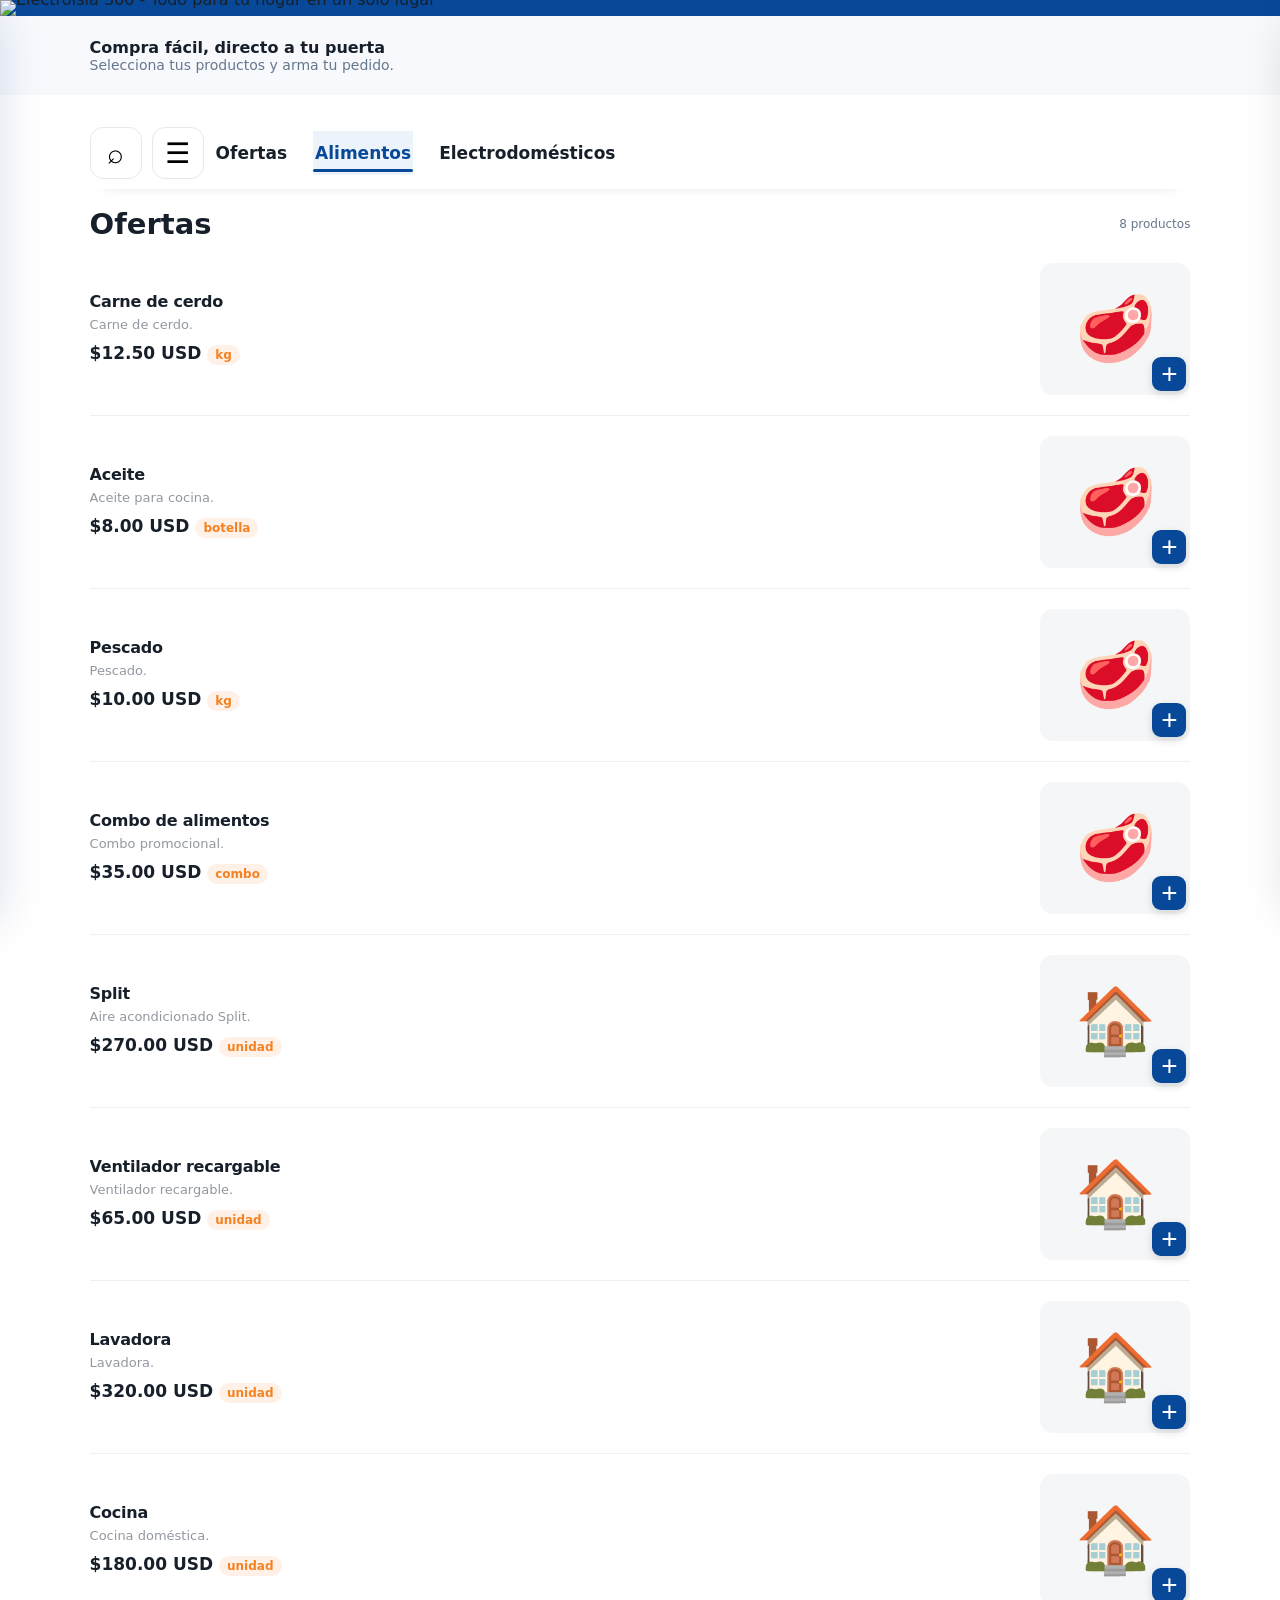
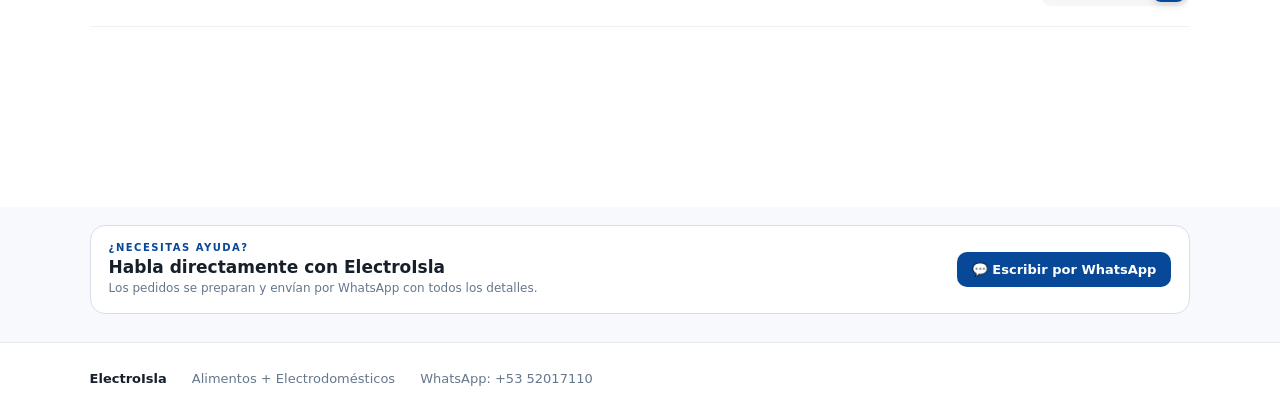
==== commit e6131fa5: "Add files via upload" ====
--- a/index.html
+++ b/index.html
@@ -169,7 +169,7 @@
 <footer><strong>ElectroIsla</strong><span>Alimentos + Electrodomésticos</span><span>WhatsApp: +53 52017110</span></footer>
 <script src="https://cdn.jsdelivr.net/npm/@supabase/supabase-js@2"></script>
 <script src="supabase-config.js?v=4"></script>
-<script src="app.js?v=123"></script>
+<script src="app.js?v=122"></script>
 <script>if("serviceWorker" in navigator){window.addEventListener("load",()=>navigator.serviceWorker.register("./sw.js?v=9.8.15-visual",{updateViaCache:"none"}).catch(()=>{}));}</script>
 </body>
 </html>
--- a/styles.css
+++ b/styles.css
@@ -3669,4 +3669,39 @@
   box-shadow:none!important;
   white-space:nowrap!important;
 }
-\n\n/* ElectroIsla — reporte de ventas */\n.sales-report{margin-top:18px}.sales-report-head{display:flex;justify-content:space-between;align-items:center;gap:12px}.sales-report-head h2{margin:0}.sales-filters{display:flex;align-items:end;gap:12px;flex-wrap:wrap;margin-top:14px}.sales-filters label{min-width:190px}.sales-status{font-size:.9rem;color:#5b6670;margin:12px 0}.sales-summary-grid{display:grid;grid-template-columns:repeat(3,minmax(0,1fr));gap:10px;margin:12px 0}.sales-kpi{background:#eef6ff;border:1px solid #dce7f2;border-radius:14px;padding:14px}.sales-kpi span{display:block;font-size:.82rem;color:#5b6670}.sales-kpi strong{display:block;margin-top:4px;color:#064887;font-size:1.15rem}.sales-report-grid{display:grid;grid-template-columns:repeat(2,minmax(0,1fr));gap:14px;margin-top:14px}.sales-report-grid>div,.sales-table-wrap{border:1px solid #dce7f2;border-radius:14px;padding:14px;background:#fff}.sales-report h3{margin:0 0 10px;color:#17324d;font-size:1rem}.sales-list-row{display:flex;justify-content:space-between;gap:10px;padding:8px 0;border-bottom:1px solid #edf2f7}.sales-list-row:last-child{border-bottom:0}.sales-list-row strong{color:#064887}.sales-empty{font-size:.9rem;color:#6b7280;padding:8px 0}.sales-table-wrap{margin-top:14px;overflow:hidden}.sales-table{width:100%;border-collapse:collapse;font-size:.88rem}.sales-table th,.sales-table td{text-align:left;padding:9px 7px;border-bottom:1px solid #edf2f7;vertical-align:top}.sales-table th{color:#17324d;background:#f7fbff}.sales-table td small{display:block;color:#6b7280;margin-top:2px}@media(max-width:700px){.sales-summary-grid,.sales-report-grid{grid-template-columns:1fr}.sales-report-head{align-items:flex-start}.sales-table-wrap{overflow-x:auto}.sales-table{min-width:650px}}\n+
+
+/* ===== Reporte de ventas ElectroIsla ===== */
+.sales-report{margin-top:16px;border-top:3px solid var(--admin-orange,#F28C28)}
+.sales-report-head{display:flex;align-items:center;justify-content:space-between;gap:12px}
+.sales-report-head h2{margin:0}
+.sales-filters{display:flex;align-items:end;gap:10px;flex-wrap:wrap;margin-top:14px}
+.sales-filters label{min-width:180px}
+.sales-filters select{width:100%;margin-top:5px}
+.sales-status{margin:12px 0;color:var(--admin-blue,#1261A0);font-size:.9rem}
+.sales-summary-grid{display:grid;grid-template-columns:repeat(3,minmax(0,1fr));gap:10px;margin-top:10px}
+.sales-kpi{padding:14px;border:1px solid var(--admin-border,#E5E7EB);border-radius:14px;background:#fff}
+.sales-kpi span{display:block;font-size:.78rem;color:#6B7280}
+.sales-kpi strong{display:block;margin-top:5px;font-size:1.25rem;color:var(--admin-text,#1F2937)}
+.sales-report-grid{display:grid;grid-template-columns:repeat(2,minmax(0,1fr));gap:12px;margin-top:14px}
+.sales-report-grid>div,.sales-table-wrap{padding:14px;border:1px solid var(--admin-border,#E5E7EB);border-radius:14px;background:#fff}
+.sales-report-grid h3,.sales-table-wrap h3{margin:0 0 10px;font-size:1rem}
+.sales-list{display:grid;gap:6px}
+.sales-row{display:flex;justify-content:space-between;gap:12px;padding:7px 0;border-bottom:1px solid #EEF1F4;font-size:.85rem}
+.sales-row:last-child{border-bottom:0}
+.sales-row strong{white-space:nowrap}
+.sales-empty{margin:0;color:#6B7280;font-size:.85rem}
+.sales-table-wrap{margin-top:12px}
+.sales-table-scroll{overflow:auto}
+.sales-table{width:100%;border-collapse:collapse;font-size:.82rem}
+.sales-table th,.sales-table td{text-align:left;padding:9px 7px;border-bottom:1px solid #EEF1F4;vertical-align:top;white-space:nowrap}
+.sales-table th{color:#6B7280;font-size:.74rem;text-transform:uppercase}
+.sales-table td small{display:block;color:#6B7280;margin-top:2px}
+@media(max-width:700px){
+ .sales-summary-grid{grid-template-columns:1fr}
+ .sales-report-grid{grid-template-columns:1fr}
+ .sales-report-head{align-items:flex-start}
+ .sales-filters{display:grid;grid-template-columns:1fr}
+ .sales-filters label{min-width:0}
+ .sales-filters .btn{width:100%}
+}
